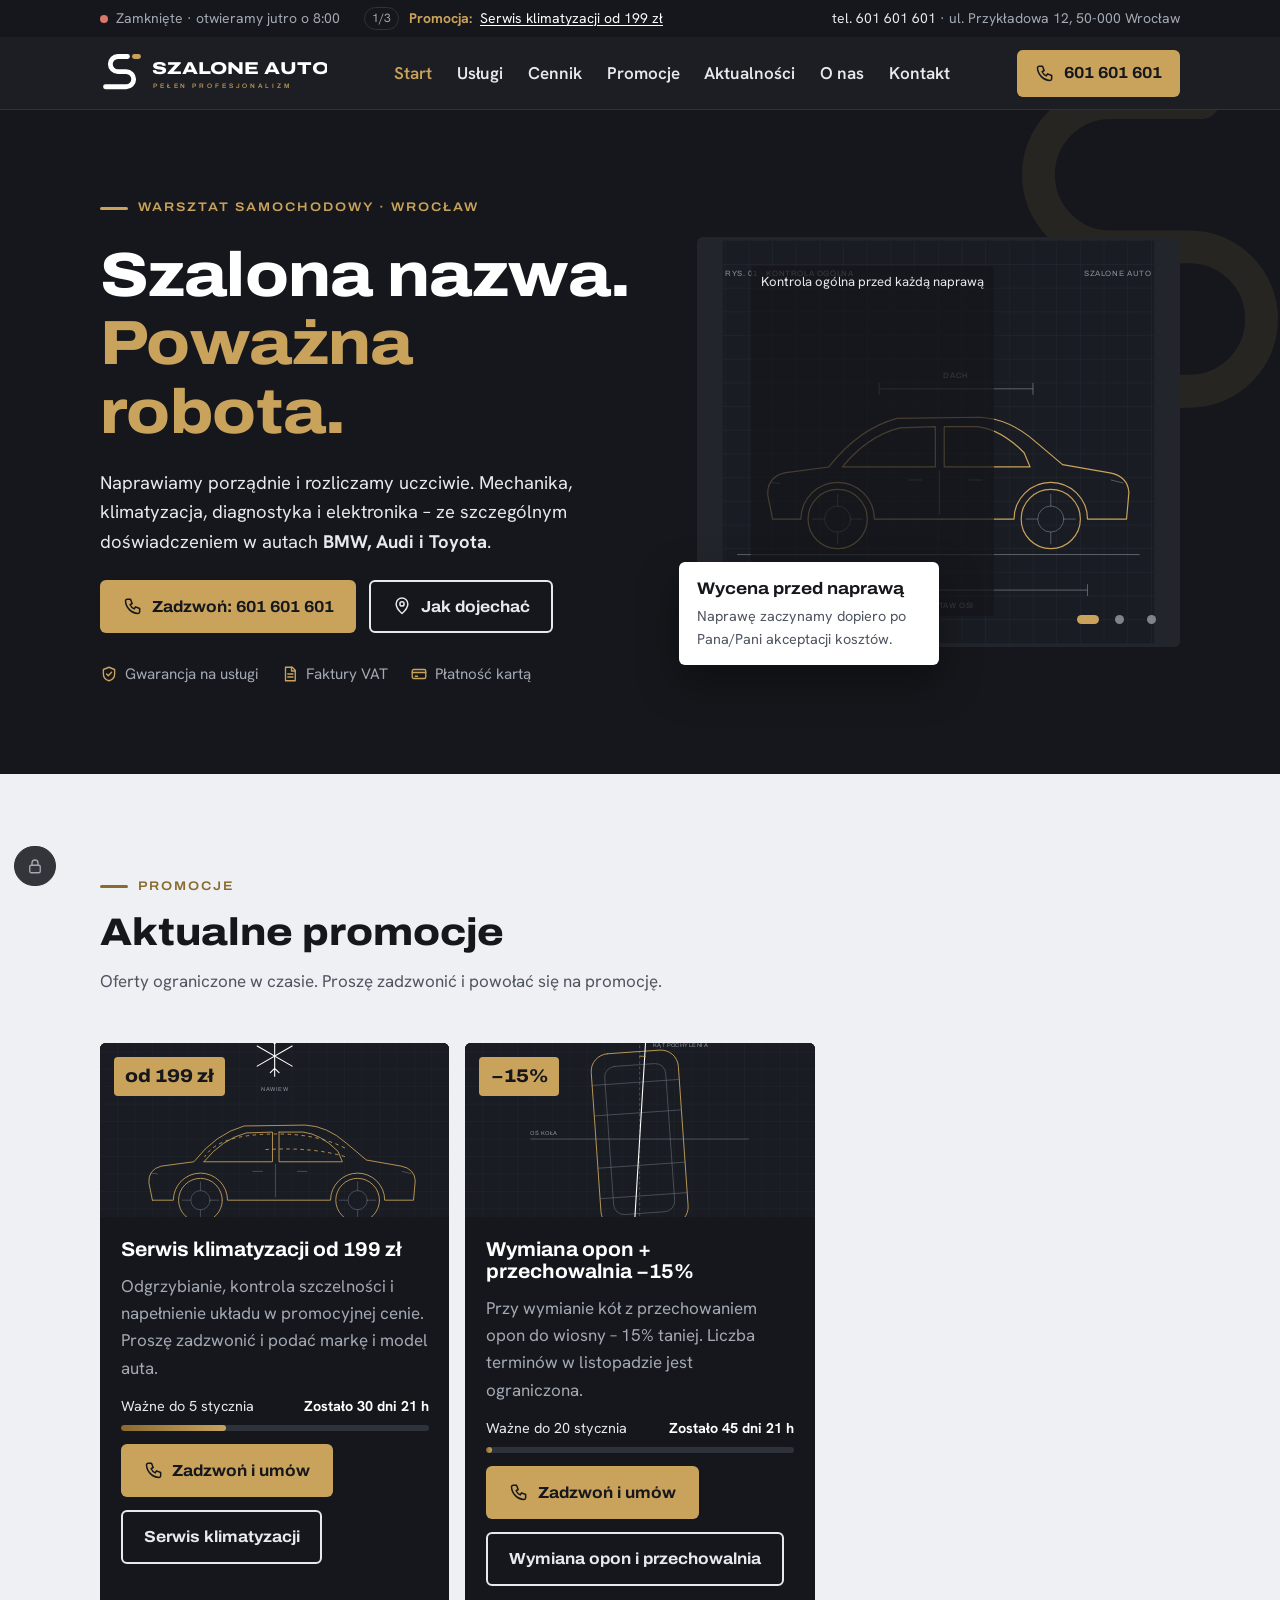
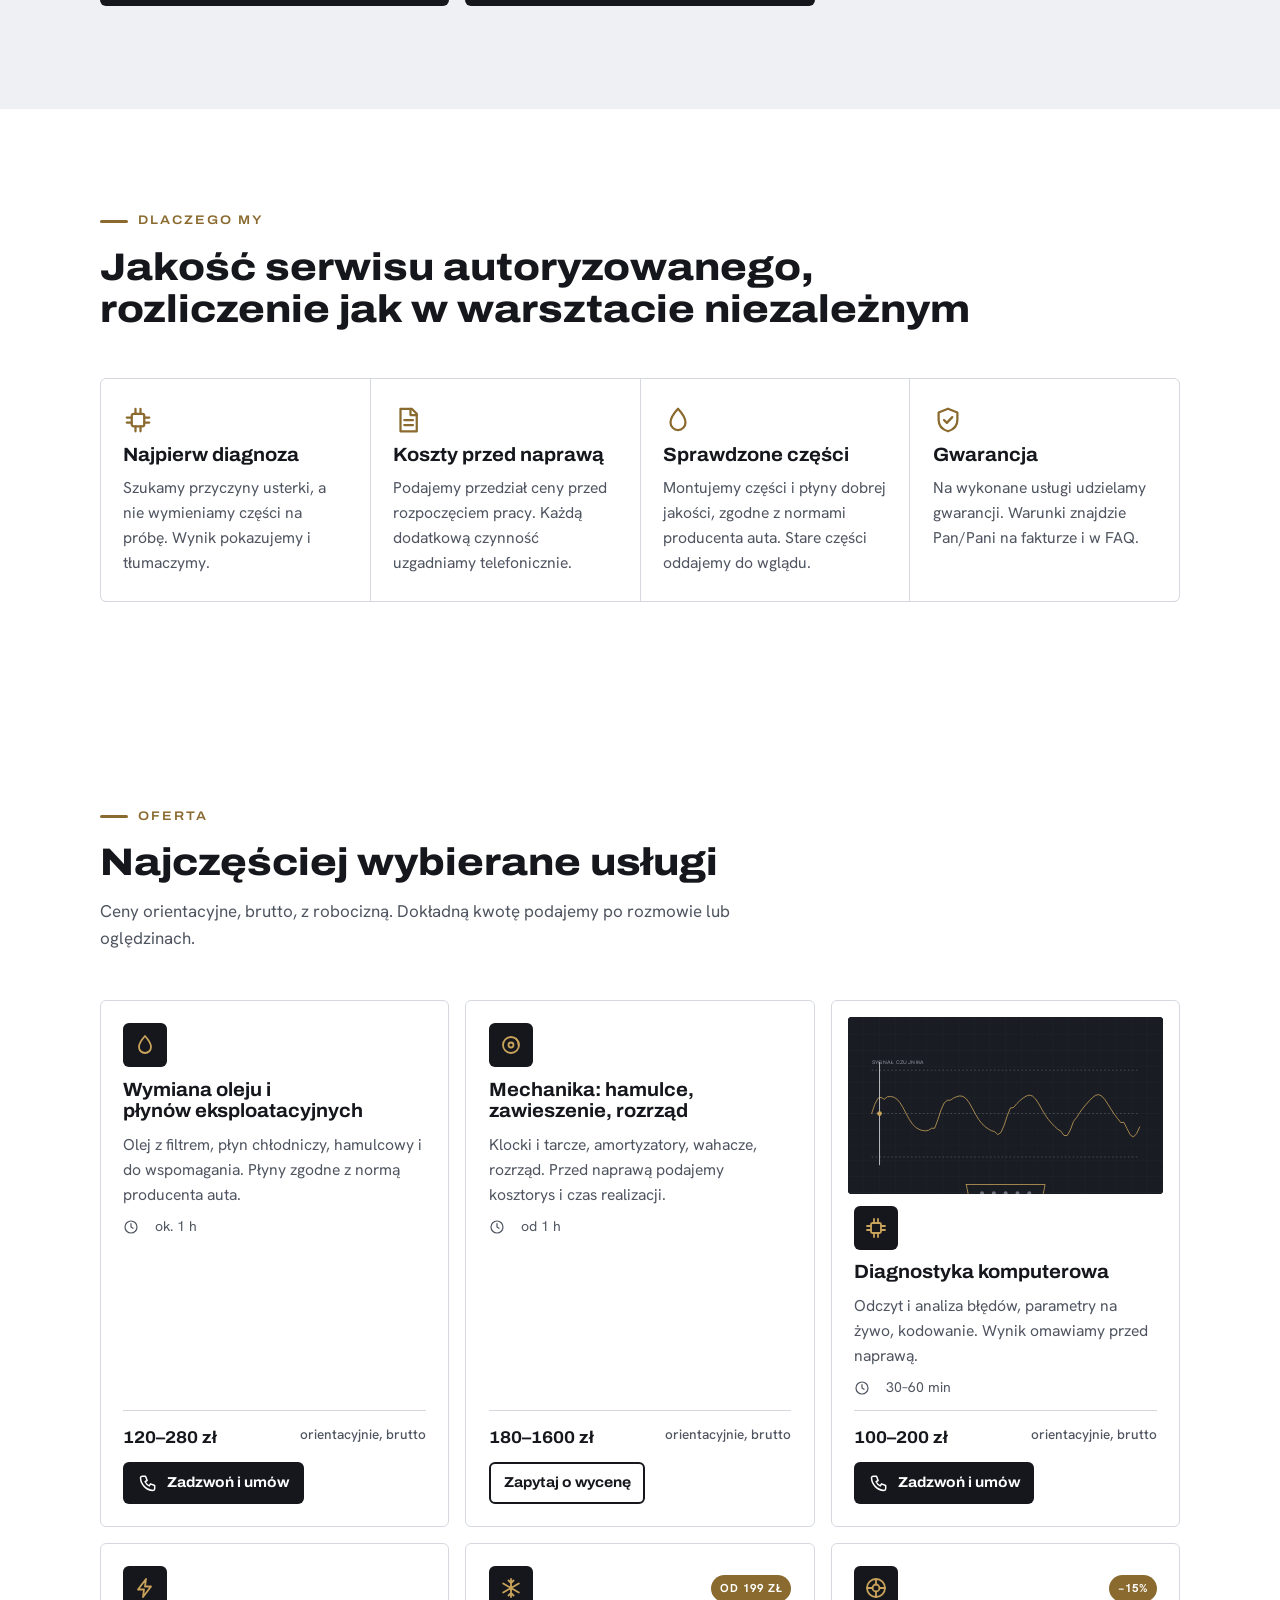
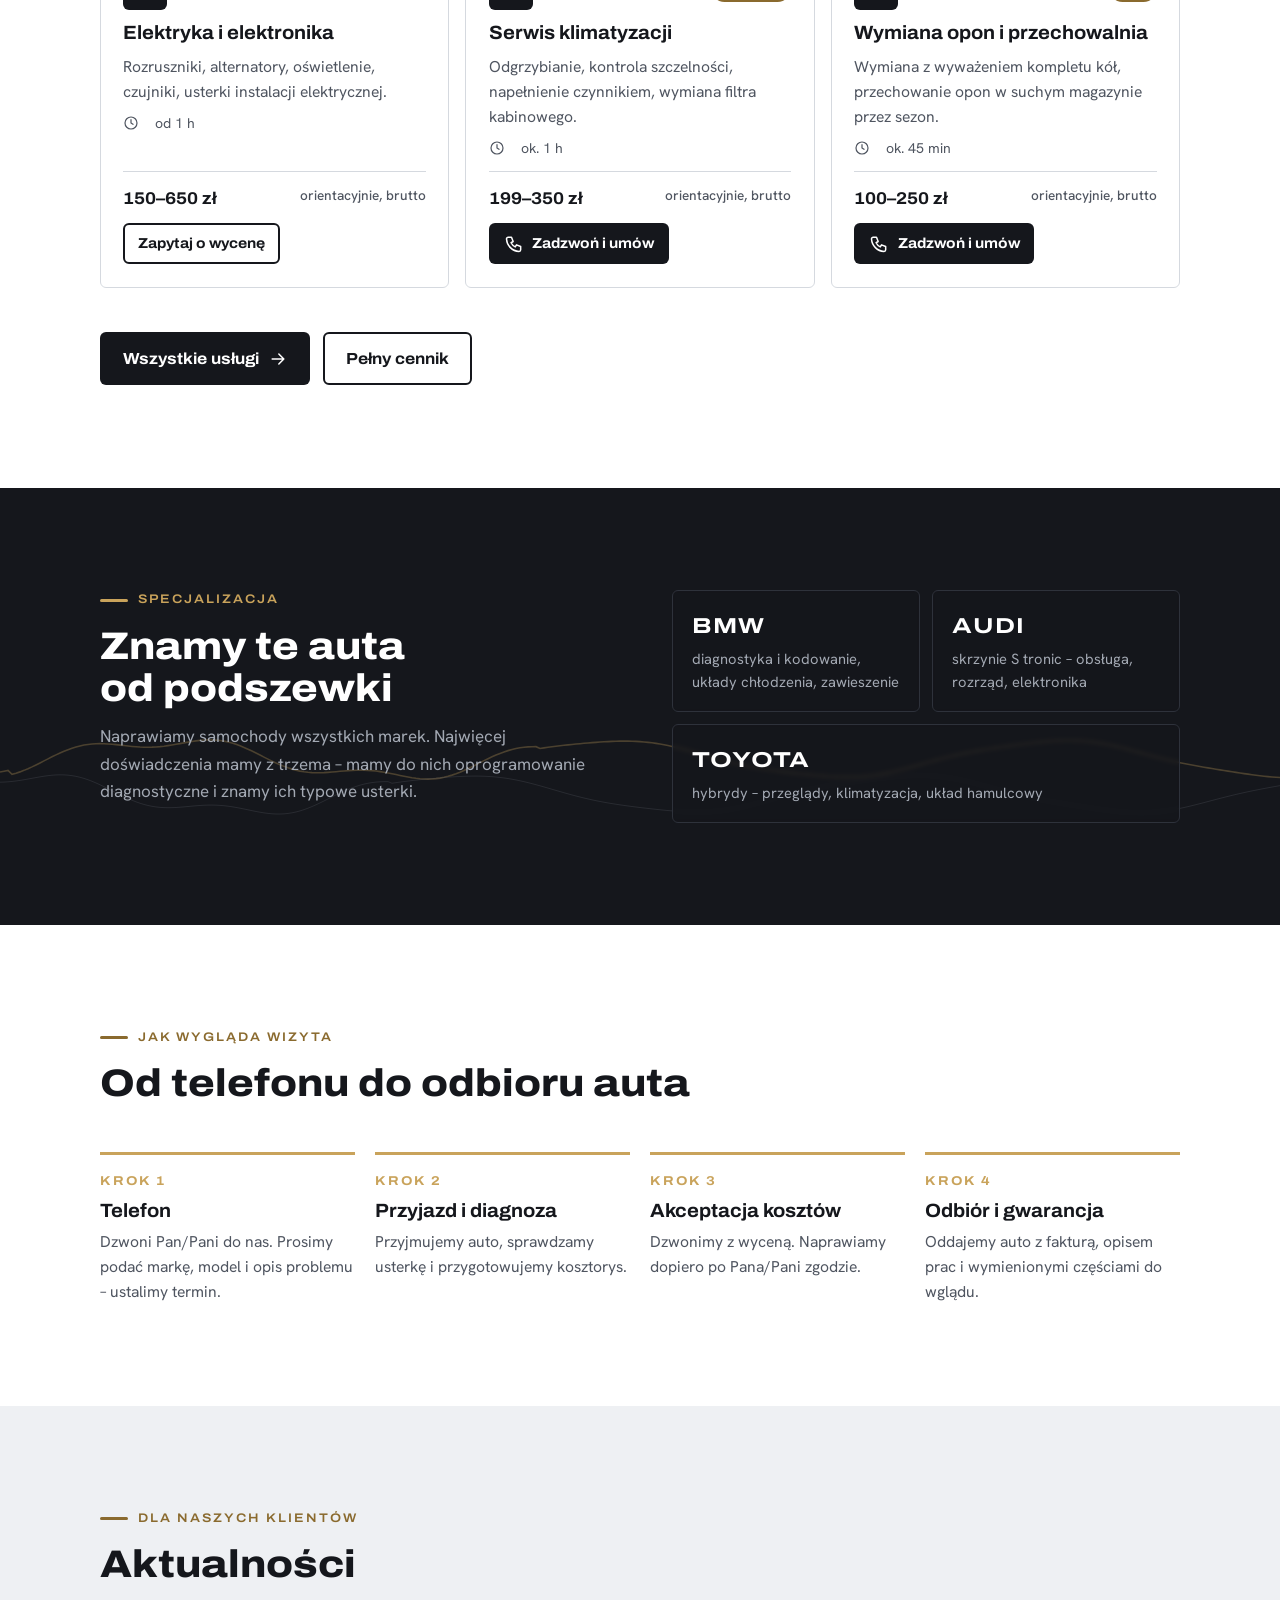
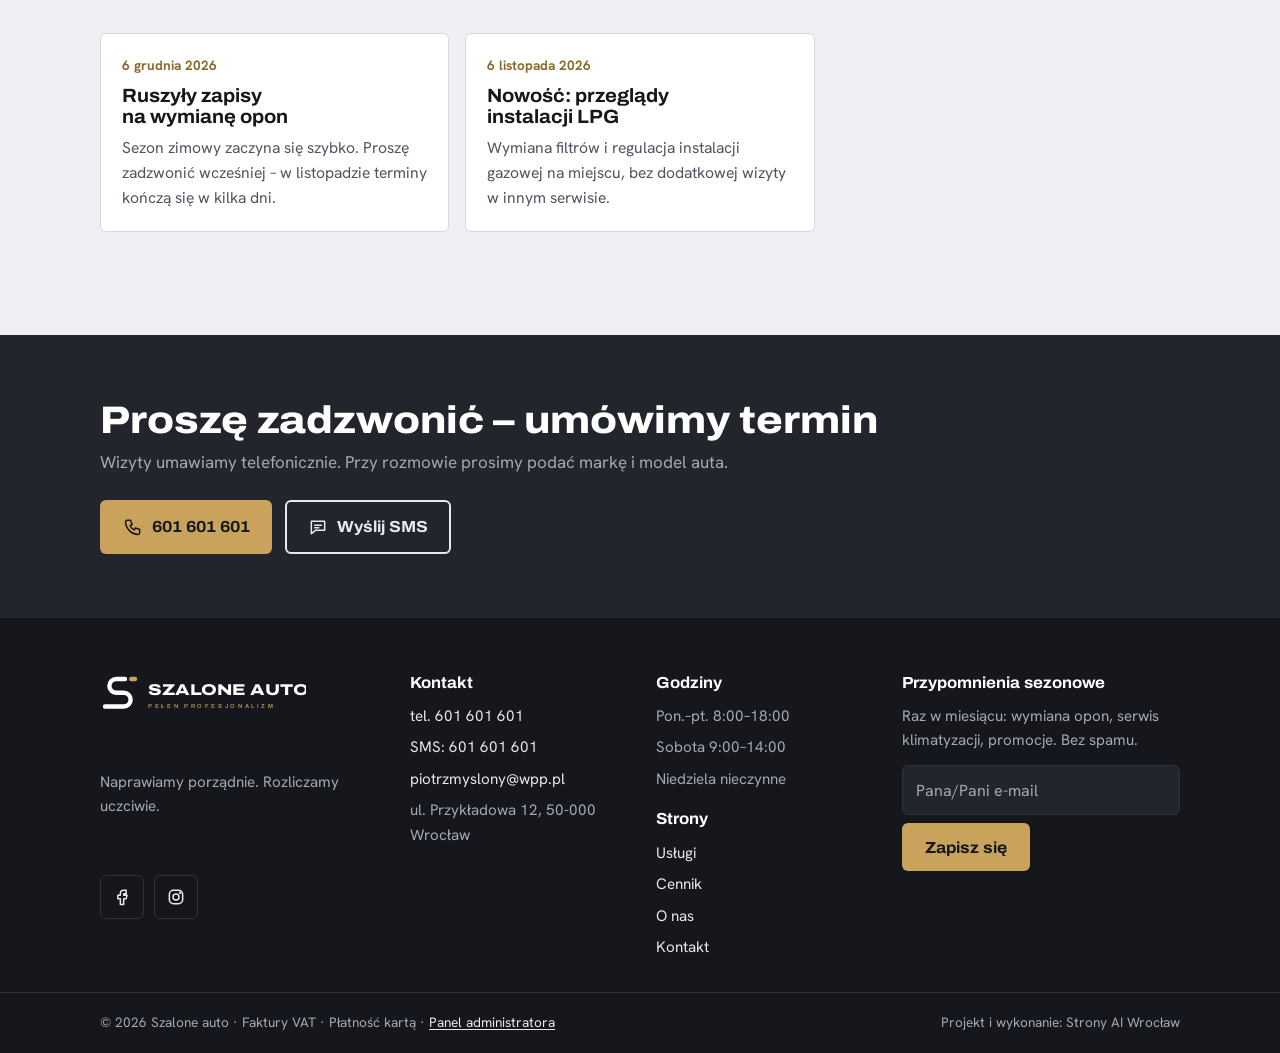
==== public/index.html @ bad13dfa "Add files via upload" ====
<!doctype html>
<html lang="pl">
<head>
<meta charset="utf-8">
<meta name="viewport" content="width=device-width, initial-scale=1, viewport-fit=cover">
<title>Szalone auto – warsztat samochodowy Wrocław</title>
<meta name="description" content="Niezależny warsztat samochodowy we Wrocławiu: mechanika, klimatyzacja, diagnostyka komputerowa, opony, LPG. Specjalizacja BMW, Audi, Toyota.">
<meta name="theme-color" content="#15171C">
<link rel="icon" href="data:image/svg+xml,%3Csvg xmlns='http://www.w3.org/2000/svg' viewBox='0 0 64 64'%3E%3Crect width='64' height='64' rx='12' fill='%2315171C'/%3E%3Cg transform='translate(8 8) scale(.75)' fill='none' stroke-linecap='round' stroke-linejoin='round' stroke-width='9'%3E%3Cpath d='M8 52H38A11 11 0 0 0 38 30H26A11 11 0 0 1 26 8H40' stroke='%23fff'/%3E%3Cpath d='M50 8H56' stroke='%23C9A35B'/%3E%3C/g%3E%3C/svg%3E">
<link rel="preconnect" href="https://fonts.googleapis.com">
<link rel="preconnect" href="https://fonts.gstatic.com" crossorigin>
<link rel="stylesheet" href="https://fonts.googleapis.com/css2?family=Archivo:wdth,wght@100,500;100,600;100,700;108,700;112,600;112,700;112,800;125,800&family=Hanken+Grotesk:wght@400;500;600;700&display=swap">
<style>
/* Szalone auto — styl strony
   Układ: grafitowe pasy (hero, CTA, stopka) przeplatane jasnymi, stalowymi sekcjami treści;
   mosiężna linia z logo prowadzi wzrok od nagłówka do przycisku „Zadzwoń”. */
:root {
  --grafit: #15171C;
  --grafit-2: #22252C;
  --grafit-3: #2E323B;
  --mosiadz: #C9A35B;        /* akcent na ciemnym tle (kontrast 7.6:1) */
  --mosiadz-ciemny: #8A6A2E; /* akcent/tekst na jasnym tle (5.0:1) */
  --stal: #EEF0F3;
  --bialy: #FFFFFF;
  --tekst: #15171C;
  --tekst-2: #4F5560;
  --linia: #D5D9DF;
  --na-ciemnym: #E7E9EC;
  --na-ciemnym-2: #A3A9B3;
  --promo: #8A6A2E;
  --nowosc: #1F5F4A;

  --f-display: "Archivo", "Arial Black", "Helvetica Neue", Arial, sans-serif;
  --f-body: "Hanken Grotesk", "Segoe UI", Roboto, Arial, sans-serif;

  --r: 6px;
  --max: 1160px;
  --gutter: clamp(16px, 4vw, 40px);
  color-scheme: light;
}

*, *::before, *::after { box-sizing: border-box; }
html { scroll-behavior: smooth; -webkit-text-size-adjust: 100%; }
@media (prefers-reduced-motion: reduce) { html { scroll-behavior: auto; } *, *::before, *::after { transition: none !important; animation: none !important; } }
body {
  margin: 0;
  font-family: var(--f-body);
  font-size: 1.0625rem;
  line-height: 1.6;
  color: var(--tekst);
  background: var(--bialy);
}
img { max-width: 100%; display: block; }
a { color: inherit; }
:focus-visible { outline: 3px solid var(--mosiadz); outline-offset: 3px; border-radius: 2px; }

h1, h2, h3 { font-family: var(--f-display); font-stretch: 112%; line-height: 1.1; text-wrap: balance; margin: 0; }
h1 { font-size: clamp(2.1rem, 5.4vw, 3.9rem); font-weight: 800; letter-spacing: -0.01em; }
h2 { font-size: clamp(1.6rem, 3.4vw, 2.4rem); font-weight: 800; }
h3 { font-size: 1.2rem; font-weight: 700; font-stretch: 105%; }
p { margin: 0; max-width: 65ch; }

.skip { position: absolute; left: -9999px; top: 0; background: var(--mosiadz); color: var(--grafit); padding: .6rem 1rem; z-index: 100; font-weight: 700; }
.skip:focus { left: 1rem; top: 1rem; }

.wrap { max-width: var(--max); margin-inline: auto; padding-inline: var(--gutter); }
.sekcja { padding-block: clamp(56px, 8vw, 104px); }
.sekcja--stal { background: var(--stal); }
.sekcja--ciemna { background: var(--grafit); color: var(--na-ciemnym); }
.sekcja--ciemna h2, .sekcja--ciemna h3 { color: var(--bialy); }

.etykieta {
  display: inline-flex; align-items: center; gap: .6rem;
  font-family: var(--f-display); font-stretch: 112%; font-weight: 600;
  font-size: .78rem; letter-spacing: .16em; text-transform: uppercase;
  color: var(--mosiadz-ciemny);
}
.etykieta::before { content: ""; width: 28px; height: 3px; border-radius: 3px; background: currentColor; }
.sekcja--ciemna .etykieta, .hero .etykieta, .podhero .etykieta { color: var(--mosiadz); }

.naglowek-sekcji { display: grid; gap: .9rem; margin-bottom: clamp(28px, 4vw, 48px); }
.naglowek-sekcji p { color: var(--tekst-2); }
.sekcja--ciemna .naglowek-sekcji p { color: var(--na-ciemnym-2); }

/* Przyciski */
.btn {
  display: inline-flex; align-items: center; justify-content: center; gap: .55rem;
  min-height: 48px; padding: .75rem 1.3rem; border-radius: var(--r);
  font-family: var(--f-display); font-stretch: 108%; font-weight: 700; font-size: 1rem;
  text-decoration: none; border: 2px solid transparent; cursor: pointer;
  transition: background-color .15s, color .15s, border-color .15s, transform .15s;
}
.btn svg { width: 20px; height: 20px; flex: none; }
.btn--glowny { background: var(--mosiadz); color: var(--grafit); }
.btn--glowny:hover { background: #D8B672; }
.btn--obrys { border-color: currentColor; color: inherit; background: transparent; }
.btn--obrys:hover { background: rgba(201,163,91,.12); }
.btn--ciemny { background: var(--grafit); color: var(--bialy); }
.btn--ciemny:hover { background: var(--grafit-3); }
.btn:active { transform: translateY(1px); }

/* Nagłówek */
.topbar { background: var(--grafit); color: var(--na-ciemnym-2); font-size: .875rem; }
.topbar .wrap { display: flex; flex-wrap: wrap; justify-content: space-between; gap: .4rem 1.5rem; padding-block: .45rem; }
.topbar a { color: var(--na-ciemnym); text-decoration: none; }
.topbar a:hover { color: var(--mosiadz); }
.status { display: inline-flex; align-items: center; gap: .5rem; }
.status i { width: 8px; height: 8px; border-radius: 50%; background: var(--na-ciemnym-2); }
.status[data-otwarte="tak"] i { background: #5FBF8F; box-shadow: 0 0 0 3px rgba(95,191,143,.2); }

.header { position: sticky; top: env(safe-area-inset-top, 0px); z-index: 50; background: rgba(21,23,28,.97); color: var(--bialy); border-bottom: 1px solid var(--grafit-3); }
.header .wrap { display: flex; align-items: center; justify-content: space-between; gap: 1rem; min-height: 72px; }
.logo { display: inline-flex; text-decoration: none; }
.logo svg { height: 44px; width: auto; }
.nav ul { list-style: none; margin: 0; padding: 0; display: flex; gap: .25rem; }
.nav a { display: block; padding: .6rem .8rem; text-decoration: none; font-weight: 600; color: var(--na-ciemnym); border-radius: var(--r); }
.nav a:hover { color: var(--bialy); background: var(--grafit-2); }
.nav a[aria-current="page"] { color: var(--mosiadz); }
.header .btn { min-height: 44px; padding: .55rem 1rem; }
.menu-btn { display: none; background: none; border: 1px solid var(--grafit-3); color: var(--bialy); border-radius: var(--r); width: 48px; height: 48px; cursor: pointer; }
.menu-btn svg { width: 24px; height: 24px; margin: auto; }

@media (max-width: 1100px) {
  .menu-btn { display: grid; }
  .header .btn--glowny { display: none; }
  .nav { position: absolute; left: 0; right: 0; top: 100%; background: var(--grafit); border-bottom: 1px solid var(--grafit-3); display: none; }
  .nav.otwarte { display: block; }
  .nav ul { flex-direction: column; padding: .5rem var(--gutter) 1rem; }
  .nav a { padding: .9rem .5rem; border-bottom: 1px solid var(--grafit-2); border-radius: 0; }
}

/* Hero */
.hero { background: var(--grafit); color: var(--na-ciemnym); position: relative; overflow: hidden; }
.hero .wrap { display: grid; grid-template-columns: 1.05fr .95fr; gap: clamp(28px, 5vw, 64px); align-items: center; padding-block: clamp(44px, 7vw, 88px); }
.hero h1 { color: var(--bialy); }
.hero h1 em { font-style: normal; color: var(--mosiadz); display: block; }
.hero__tekst { display: grid; gap: 1.4rem; min-width: 0; }
.hero__lead { font-size: 1.15rem; color: var(--na-ciemnym); }
.hero__cta { display: flex; flex-wrap: wrap; gap: .8rem; }
.hero__fakty { display: flex; flex-wrap: wrap; gap: .5rem 1.4rem; padding: 0; margin: .4rem 0 0; list-style: none; font-size: .95rem; color: var(--na-ciemnym-2); }
.hero__fakty li { display: inline-flex; align-items: center; gap: .45rem; }
.hero__fakty svg { width: 18px; height: 18px; color: var(--mosiadz); flex: none; }
.hero__foto { position: relative; min-width: 0; }
.hero__foto .foto { aspect-ratio: 4 / 3.4; border-radius: var(--r); }
.hero__karta {
  position: absolute; left: -18px; bottom: -18px; background: var(--bialy); color: var(--tekst);
  border-radius: var(--r); padding: .9rem 1.1rem; display: grid; gap: .1rem; box-shadow: 0 18px 40px rgba(0,0,0,.35);
  max-width: 260px;
}
.hero__karta strong { font-family: var(--f-display); font-stretch: 112%; font-size: 1.05rem; }
.hero__karta span { font-size: .9rem; color: var(--tekst-2); }
.hero__linia { position: absolute; right: -80px; top: -60px; width: 420px; opacity: .08; pointer-events: none; }
@media (max-width: 860px) {
  .hero .wrap { grid-template-columns: 1fr; }
  .hero__karta { left: 12px; bottom: 12px; }
}

.podhero { background: var(--grafit); color: var(--na-ciemnym); }
.podhero .wrap { padding-block: clamp(40px, 6vw, 72px); display: grid; gap: 1rem; }
.podhero h1 { color: var(--bialy); font-size: clamp(2rem, 4.6vw, 3.2rem); }
.podhero p { color: var(--na-ciemnym); font-size: 1.1rem; }
.okruszki { font-size: .875rem; color: var(--na-ciemnym-2); }
.okruszki a { color: var(--na-ciemnym-2); }

/* Placeholdery zdjęć: <img> zakrywa tło, gdy plik istnieje */
.foto {
  position: relative; overflow: hidden; margin: 0; background-color: var(--grafit-2);
  background-image:
    radial-gradient(120% 80% at 80% 10%, rgba(201,163,91,.18), transparent 60%),
    repeating-linear-gradient(135deg, rgba(255,255,255,.035) 0 2px, transparent 2px 14px);
  max-width: 100%;
}
.foto img { position: absolute; inset: 0; width: 100%; height: 100%; object-fit: cover; z-index: 1; }
.foto figcaption {
  position: absolute; left: 12px; right: 12px; bottom: 12px; z-index: 0;
  font-size: .78rem; line-height: 1.35; color: var(--na-ciemnym-2);
  display: flex; gap: .5rem; align-items: flex-start;
}
.foto figcaption::before { content: ""; flex: none; width: 16px; height: 12px; margin-top: 2px; border: 1.5px solid var(--mosiadz); border-radius: 2px; }

/* Wyróżniki */
.wyrozniki { display: grid; grid-template-columns: repeat(4, 1fr); gap: 1px; background: var(--linia); border: 1px solid var(--linia); border-radius: var(--r); overflow: hidden; }
.wyroznik { background: var(--bialy); padding: 1.6rem 1.4rem; display: grid; gap: .6rem; align-content: start; }
.wyroznik svg { width: 30px; height: 30px; color: var(--mosiadz-ciemny); }
.wyroznik p { color: var(--tekst-2); font-size: .98rem; }
@media (max-width: 900px) { .wyrozniki { grid-template-columns: repeat(2, 1fr); } }
@media (max-width: 520px) { .wyrozniki { grid-template-columns: 1fr; } }

/* Usługi */
.uslugi-siatka { display: grid; grid-template-columns: repeat(auto-fill, minmax(min(100%, 320px), 1fr)); gap: 16px; }
.usluga {
  background: var(--bialy); border: 1px solid var(--linia); border-radius: var(--r);
  padding: 1.4rem; display: grid; grid-template-rows: auto auto 1fr auto; gap: .7rem; min-width: 0;
  text-decoration: none; transition: border-color .15s, transform .15s;
}
a.usluga:hover { border-color: var(--mosiadz-ciemny); transform: translateY(-2px); }
.usluga__gora { display: flex; justify-content: space-between; align-items: center; gap: .6rem; }
.usluga__ikona { width: 44px; height: 44px; border-radius: var(--r); display: grid; place-items: center; background: var(--grafit); color: var(--mosiadz); }
.usluga__ikona svg { width: 24px; height: 24px; }
.usluga p { color: var(--tekst-2); font-size: .98rem; }
.usluga__cena { font-family: var(--f-display); font-stretch: 108%; font-weight: 700; font-variant-numeric: tabular-nums; border-top: 1px solid var(--linia); padding-top: .8rem; display: flex; justify-content: space-between; gap: .5rem; flex-wrap: wrap; }
.usluga__cena small { font-family: var(--f-body); font-weight: 500; color: var(--tekst-2); font-size: .85rem; }
.znaczek { font-size: .72rem; font-weight: 700; letter-spacing: .08em; text-transform: uppercase; padding: .25rem .55rem; border-radius: 99px; white-space: nowrap; }
.znaczek--promo { background: var(--promo); color: var(--bialy); }
.znaczek--nowosc { background: var(--nowosc); color: var(--bialy); }

.kategoria { display: grid; gap: 1.2rem; padding-block: 2rem; border-top: 1px solid var(--linia); }
.kategoria:first-of-type { border-top: 0; padding-top: 0; }
.kategoria__opis { display: flex; flex-wrap: wrap; justify-content: space-between; align-items: end; gap: .5rem 2rem; }
.kategoria__opis p { color: var(--tekst-2); }

/* Marki */
.marki { display: flex; flex-wrap: wrap; gap: 12px; padding: 0; margin: 0; list-style: none; }
.marki li { flex: 1 1 180px; border: 1px solid var(--grafit-3); border-radius: var(--r); padding: 1.1rem 1.2rem; display: grid; gap: .2rem; }
.marki strong { font-family: var(--f-display); font-stretch: 125%; font-size: 1.35rem; color: var(--bialy); letter-spacing: .04em; }
.marki span { color: var(--na-ciemnym-2); font-size: .92rem; }

/* Kroki wizyty (prawdziwa kolejność) */
.kroki { display: grid; grid-template-columns: repeat(4, 1fr); gap: 20px; counter-reset: k; padding: 0; margin: 0; list-style: none; }
.kroki li { counter-increment: k; display: grid; gap: .5rem; align-content: start; padding-top: 1rem; border-top: 3px solid var(--mosiadz); }
.kroki li::before { content: "Krok " counter(k); font-family: var(--f-display); font-stretch: 112%; font-weight: 700; font-size: .8rem; letter-spacing: .14em; text-transform: uppercase; color: var(--mosiadz); }
.kroki p { color: var(--na-ciemnym-2); font-size: .98rem; }
@media (max-width: 860px) { .kroki { grid-template-columns: 1fr 1fr; } }
@media (max-width: 520px) { .kroki { grid-template-columns: 1fr; } }

/* Dwie kolumny */
.dwie { display: grid; grid-template-columns: 1fr 1fr; gap: clamp(28px, 5vw, 64px); align-items: start; }
.dwie > * { min-width: 0; }
@media (max-width: 860px) { .dwie { grid-template-columns: 1fr; } }
.lista-check { list-style: none; padding: 0; margin: 0; display: grid; gap: .6rem; }
.lista-check li { display: grid; grid-template-columns: 22px 1fr; gap: .6rem; }
.lista-check svg { width: 20px; height: 20px; margin-top: 3px; color: var(--mosiadz-ciemny); }
.sekcja--ciemna .lista-check svg { color: var(--mosiadz); }

/* Aktualności */
.aktualnosci { display: grid; grid-template-columns: repeat(3, 1fr); gap: 16px; }
.wpis { display: grid; gap: .5rem; padding: 1.3rem; background: var(--bialy); border-radius: var(--r); border: 1px solid var(--linia); align-content: start; }
.wpis time { font-size: .85rem; color: var(--mosiadz-ciemny); font-weight: 700; font-variant-numeric: tabular-nums; }
.wpis p { color: var(--tekst-2); font-size: .98rem; }
@media (max-width: 860px) { .aktualnosci { grid-template-columns: 1fr; } }

/* Opinie */
.opinie { display: grid; grid-template-columns: repeat(3, 1fr); gap: 16px; }
.opinia { border: 1px dashed var(--linia); border-radius: var(--r); padding: 1.3rem; display: grid; gap: .7rem; background: var(--bialy); align-content: start; }
.opinia p { color: var(--tekst-2); }
.opinia footer { font-size: .88rem; font-weight: 700; }
.uzupelnij { background: #FFF4D6; color: #5A4310; font-size: .8rem; font-weight: 700; padding: .15rem .45rem; border-radius: 4px; display: inline-block; }
@media (max-width: 860px) { .opinie { grid-template-columns: 1fr; } }

/* Zespół i galeria */
.zespol { display: grid; grid-template-columns: repeat(4, 1fr); gap: 16px; }
.osoba { display: grid; gap: .6rem; align-content: start; }
.osoba .foto { aspect-ratio: 4 / 5; border-radius: var(--r); }
.osoba span { color: var(--tekst-2); font-size: .95rem; }
@media (max-width: 900px) { .zespol { grid-template-columns: repeat(2, 1fr); } }
.galeria { display: grid; grid-template-columns: repeat(3, 1fr); gap: 12px; }
.galeria .foto { aspect-ratio: 4 / 3; border-radius: var(--r); }
.galeria .foto--duze { grid-column: span 2; grid-row: span 2; aspect-ratio: auto; min-height: 260px; }
@media (max-width: 640px) { .galeria { grid-template-columns: 1fr 1fr; } .galeria .foto--duze { grid-column: span 2; grid-row: auto; aspect-ratio: 4 / 3; } }

/* Cennik */
.tabela-wrap { overflow-x: auto; border: 1px solid var(--linia); border-radius: var(--r); background: var(--bialy); }
table { width: 100%; border-collapse: collapse; font-size: 1rem; }
caption { text-align: left; padding: 1rem 1.2rem; font-family: var(--f-display); font-stretch: 112%; font-weight: 700; font-size: 1.1rem; background: var(--grafit); color: var(--bialy); }
th, td { text-align: left; padding: .85rem 1.2rem; border-top: 1px solid var(--linia); vertical-align: top; }
thead th { font-size: .78rem; letter-spacing: .1em; text-transform: uppercase; color: var(--tekst-2); border-top: 0; background: var(--stal); }
td.kwota, th.kwota { text-align: right; white-space: nowrap; font-variant-numeric: tabular-nums; font-weight: 700; }
td small { display: block; color: var(--tekst-2); font-size: .88rem; }
.cennik-tabele { display: grid; gap: 20px; }
.przypis { font-size: .92rem; color: var(--tekst-2); }

/* Pakiety */
.pakiety { display: grid; grid-template-columns: repeat(3, 1fr); gap: 16px; align-items: stretch; }
.pakiet { border: 1px solid var(--linia); border-radius: var(--r); padding: 1.5rem; display: grid; grid-template-rows: auto auto auto 1fr auto; gap: .9rem; background: var(--bialy); }
.pakiet--wyrozniony { background: var(--grafit); color: var(--na-ciemnym); border-color: var(--grafit); }
.pakiet--wyrozniony h3 { color: var(--bialy); }
.pakiet--wyrozniony .lista-check svg { color: var(--mosiadz); }
.pakiet__cena { font-family: var(--f-display); font-stretch: 112%; font-size: 1.9rem; font-weight: 800; font-variant-numeric: tabular-nums; }
.pakiet__cena small { font-family: var(--f-body); font-size: .9rem; font-weight: 500; color: var(--tekst-2); }
.pakiet--wyrozniony .pakiet__cena small { color: var(--na-ciemnym-2); }
.pakiet > p { font-size: .98rem; color: var(--tekst-2); }
.pakiet--wyrozniony > p { color: var(--na-ciemnym-2); }
@media (max-width: 900px) { .pakiety { grid-template-columns: 1fr; } }

/* FAQ */
.faq { display: grid; gap: 10px; max-width: 860px; }
.faq details { border: 1px solid var(--linia); border-radius: var(--r); background: var(--bialy); }
.faq summary { cursor: pointer; padding: 1.1rem 1.2rem; font-weight: 700; list-style: none; display: flex; justify-content: space-between; gap: 1rem; }
.faq summary::-webkit-details-marker { display: none; }
.faq summary::after { content: "+"; font-family: var(--f-display); font-size: 1.4rem; line-height: 1; color: var(--mosiadz-ciemny); }
.faq details[open] summary::after { content: "–"; }
.faq details p { padding: 0 1.2rem 1.2rem; color: var(--tekst-2); }

/* Kontakt */
.kontakt-siatka { display: grid; grid-template-columns: 1fr 1fr; gap: 16px; }
.kafel { border: 1px solid var(--linia); border-radius: var(--r); padding: 1.4rem; display: grid; gap: .7rem; align-content: start; background: var(--bialy); min-width: 0; }
.kafel--ciemny { background: var(--grafit); color: var(--na-ciemnym); border-color: var(--grafit); }
.kafel--ciemny h3 { color: var(--bialy); }
.duzy-numer { font-family: var(--f-display); font-stretch: 112%; font-size: clamp(1.6rem, 4vw, 2.1rem); font-weight: 800; color: var(--bialy); text-decoration: none; font-variant-numeric: tabular-nums; }
.akcje { display: flex; flex-wrap: wrap; gap: .6rem; }
.godziny { width: 100%; border-collapse: collapse; font-variant-numeric: tabular-nums; }
.godziny td, .godziny th { border-top: 1px solid var(--linia); padding: .55rem 0; font-size: 1rem; }
.godziny th { font-weight: 500; }
.godziny td { text-align: right; font-weight: 700; }
.godziny tr.dzis th, .godziny tr.dzis td { color: var(--mosiadz-ciemny); }
.godziny tr:first-child th, .godziny tr:first-child td { border-top: 0; }
@media (max-width: 760px) { .kontakt-siatka { grid-template-columns: 1fr; } }

.mapa { position: relative; border-radius: var(--r); overflow: hidden; background: var(--grafit-2); min-height: 340px; display: grid; place-items: center; color: var(--na-ciemnym); }
.mapa svg.trasa { position: absolute; inset: 0; width: 100%; height: 100%; }
.mapa__info { position: relative; z-index: 1; display: grid; gap: .8rem; justify-items: center; text-align: center; padding: 1.5rem; }
.mapa__info strong { font-family: var(--f-display); font-stretch: 112%; font-size: 1.2rem; color: var(--bialy); }
.mapa iframe { position: absolute; inset: 0; width: 100%; height: 100%; border: 0; z-index: 2; }

/* Formularze */
.formularz { display: grid; gap: 1rem; }
.pola { display: grid; grid-template-columns: 1fr 1fr; gap: 1rem; }
@media (max-width: 560px) { .pola { grid-template-columns: 1fr; } }
.pole { display: grid; gap: .35rem; min-width: 0; }
.pole label { font-weight: 700; font-size: .95rem; }
.pole .pomoc { font-size: .85rem; color: var(--tekst-2); }
input, select, textarea {
  font: inherit; font-size: 1rem; color: var(--tekst); background: var(--bialy);
  border: 1.5px solid #B9BFC8; border-radius: var(--r); padding: .7rem .8rem; min-height: 48px; width: 100%;
}
textarea { min-height: 120px; resize: vertical; }
input:focus, select:focus, textarea:focus { outline: 3px solid rgba(201,163,91,.55); border-color: var(--mosiadz-ciemny); }
.zgoda { display: grid; grid-template-columns: 22px 1fr; gap: .6rem; font-size: .9rem; color: var(--tekst-2); }
.zgoda input { min-height: 0; width: 20px; height: 20px; margin-top: 2px; }
.komunikat { padding: .9rem 1rem; border-radius: var(--r); background: #E6F2EC; color: #1F5F4A; font-weight: 600; }

/* Pas CTA */
.pas-cta { background: var(--grafit-2); color: var(--na-ciemnym); }
.pas-cta .wrap { display: flex; flex-wrap: wrap; align-items: center; justify-content: space-between; gap: 1.5rem; padding-block: clamp(40px, 6vw, 64px); }
.pas-cta h2 { color: var(--bialy); }
.pas-cta p { color: var(--na-ciemnym-2); margin-top: .5rem; }

/* Stopka */
.stopka { background: var(--grafit); color: var(--na-ciemnym-2); font-size: .95rem; padding-bottom: 88px; }
.stopka .wrap { display: grid; grid-template-columns: 1.3fr 1fr 1fr 1.3fr; gap: 32px; padding-block: 56px 32px; }
.stopka h3 { color: var(--bialy); font-size: 1rem; margin-bottom: .8rem; }
.stopka ul { list-style: none; margin: 0; padding: 0; display: grid; gap: .45rem; }
.stopka a { color: var(--na-ciemnym); text-decoration: none; }
.stopka a:hover { color: var(--mosiadz); text-decoration: underline; }
.stopka .logo svg { height: 40px; }
.stopka__dol { border-top: 1px solid var(--grafit-3); }
.stopka__dol .wrap { display: flex; flex-wrap: wrap; justify-content: space-between; gap: .6rem; padding-block: 1.2rem; grid-template-columns: none; font-size: .85rem; }
.social { display: flex; gap: .6rem; }
.social a { width: 44px; height: 44px; display: grid; place-items: center; border: 1px solid var(--grafit-3); border-radius: var(--r); }
.social svg { width: 20px; height: 20px; }
.newsletter { display: flex; gap: .5rem; flex-wrap: wrap; }
.newsletter input { flex: 1 1 180px; background: var(--grafit-2); color: var(--bialy); border-color: var(--grafit-3); }
.newsletter input::placeholder { color: var(--na-ciemnym-2); }
.newsletter .komunikat { flex-basis: 100%; }
@media (max-width: 900px) { .stopka .wrap { grid-template-columns: 1fr 1fr; } }
@media (max-width: 560px) { .stopka .wrap { grid-template-columns: 1fr; } }
@media (min-width: 1101px) { .stopka { padding-bottom: 0; } }

/* Dolny pasek na telefonie */
.pasek-mobilny {
  position: fixed; left: 0; right: 0; bottom: 0; z-index: 60; display: grid; grid-template-columns: 1.4fr 1fr 1fr;
  background: var(--grafit); border-top: 1px solid var(--grafit-3);
  padding: 8px 8px calc(8px + env(safe-area-inset-bottom, 0px)); gap: 8px;
}
.pasek-mobilny a { min-height: 52px; display: flex; flex-direction: column; align-items: center; justify-content: center; gap: 2px; border-radius: var(--r); text-decoration: none; font-weight: 700; font-size: .82rem; color: var(--bialy); background: var(--grafit-2); }
.pasek-mobilny a:first-child { background: var(--mosiadz); color: var(--grafit); flex-direction: row; gap: .5rem; font-size: 1rem; }
.pasek-mobilny svg { width: 20px; height: 20px; }
@media (min-width: 1101px) { .pasek-mobilny { display: none; } }

.notka-demo { font-size: .85rem; color: var(--tekst-2); margin-top: 1rem; }
.mt { margin-top: clamp(28px, 4vw, 44px); }
.centr { display: flex; flex-wrap: wrap; gap: .8rem; }
.sr { position: absolute; width: 1px; height: 1px; overflow: hidden; clip: rect(0 0 0 0); white-space: nowrap; }

/* poprawki po przeglądzie */
blockquote.opinia { margin: 0; }
.hero__foto figcaption { top: 12px; bottom: auto; }
.mapa__info { background: rgba(21,23,28,.86); border-radius: var(--r); margin: 16px; }
@media (max-width: 600px) { .topbar__adres { display: none; } }

/* ===== Elementy dynamiczne ===== */
.acc { font-style: normal; color: var(--mosiadz-ciemny); }
.hero .acc, .podhero .acc, .sekcja--ciemna .acc { color: var(--mosiadz); }
.tekst-bogaty { display: grid; gap: .9rem; }

/* Pasek komunikatów */
.topbar .wrap { align-items: center; }
.ticker { display: flex; align-items: center; gap: .6rem; min-width: 0; flex: 1 1 320px; }
.ticker__licz { font-variant-numeric: tabular-nums; font-size: .75rem; color: var(--na-ciemnym-2); border: 1px solid var(--grafit-3); border-radius: 99px; padding: .05rem .45rem; flex: none; }
.ticker__okno { position: relative; overflow: hidden; height: 1.5em; flex: 1; min-width: 0; }
.ticker__el { position: absolute; inset: 0; display: flex; gap: .5rem; align-items: center; white-space: nowrap; overflow: hidden; text-overflow: ellipsis; transform: translateY(110%); opacity: 0; transition: transform .5s cubic-bezier(.2,.7,.2,1), opacity .5s; }
.ticker__el.on { transform: none; opacity: 1; }
.ticker__el.off { transform: translateY(-110%); opacity: 0; }
.ticker__el b { color: var(--mosiadz); font-weight: 700; }
.ticker__el a { color: var(--bialy); text-decoration: underline; text-underline-offset: 2px; overflow: hidden; text-overflow: ellipsis; }
.status { white-space: nowrap; }
.status i { width: 8px; height: 8px; border-radius: 50%; flex: none; background: #D9776B; }
.status[data-stan="otwarte"] i { background: #5FBF8F; animation: puls 2s infinite; }
.status[data-stan="wkrotce"] i { background: #E0B347; animation: puls 2s infinite; }
@keyframes puls { 0% { box-shadow: 0 0 0 0 rgba(95,191,143,.55); } 70% { box-shadow: 0 0 0 7px rgba(95,191,143,0); } 100% { box-shadow: 0 0 0 0 rgba(95,191,143,0); } }
.status-duzy { display: inline-flex; align-items: center; gap: .6rem; padding: .5rem .9rem; border-radius: 99px; font-weight: 700; font-size: .95rem; background: #FBE9E6; color: #8E2F22; }
.status-duzy i { width: 10px; height: 10px; border-radius: 50%; background: currentColor; }
.status-duzy[data-stan="otwarte"] { background: #E3F3EA; color: #1F6B45; }
.status-duzy[data-stan="otwarte"] i { animation: puls 2s infinite; }
.status-duzy[data-stan="wkrotce"] { background: #FCF1D6; color: #7A5A0E; }

/* Slider w nagłówku */
.slider { position: relative; aspect-ratio: 4 / 3.4; border-radius: var(--r); overflow: hidden; background: var(--grafit-2); max-width: 100%; }
.slajd { position: absolute; inset: 0; opacity: 0; transition: opacity 1.2s ease; }
.slajd.on { opacity: 1; z-index: 1; }
.slajd > img, .slajd > .bp { position: absolute; inset: 0; width: 100%; height: 100%; object-fit: cover; transform: scale(1.0); transition: transform 7s ease-out; }
.slajd.on > img, .slajd.on > .bp { transform: scale(1.07); }
.slajd figcaption { position: absolute; left: 14px; bottom: 14px; z-index: 2; font-size: .82rem; color: var(--na-ciemnym); background: rgba(21,23,28,.72); padding: .3rem .6rem; border-radius: 4px; max-width: calc(100% - 28px); }
.kropki { position: absolute; right: 14px; bottom: 14px; z-index: 3; display: flex; gap: 4px; }
.kropki button { width: 28px; height: 28px; border: 0; background: none; padding: 0; cursor: pointer; display: grid; place-items: center; }
.kropki button::after { content: ""; width: 9px; height: 9px; border-radius: 99px; background: rgba(255,255,255,.45); transition: width .3s, background .3s; }
.kropki button[aria-current="true"]::after { width: 22px; background: var(--mosiadz); }

/* Grafiki techniczne (rysunki SVG w stylu dokumentacji serwisowej) */
.bp { display: block; background: #191C22; }
.bp .l { fill: none; stroke: #C9A35B; stroke-width: 2; stroke-linecap: round; stroke-linejoin: round; }
.bp .l2 { fill: none; stroke: #6E7480; stroke-width: 1.2; stroke-linecap: round; }
.bp .siatka { stroke: #262A32; stroke-width: 1; }
.bp .wym { fill: none; stroke: #8C929C; stroke-width: 1; }
.bp text { font-family: var(--f-display); font-size: 13px; fill: #8C929C; letter-spacing: .08em; }
.bp .hl { fill: none; stroke: #FFFFFF; stroke-width: 2.5; stroke-linecap: round; stroke-linejoin: round; }
.bp .rys { stroke-dasharray: 1; stroke-dashoffset: 0; }
.slajd.on .bp .rys, .bp.anim .rys { animation: rysuj 2.6s cubic-bezier(.4,.1,.2,1) both; }
@keyframes rysuj { from { stroke-dashoffset: 1; } to { stroke-dashoffset: 0; } }
.bp .skan { animation: skan 3.2s ease-in-out infinite alternate; }
@keyframes skan { from { transform: translateX(0); } to { transform: translateX(var(--skan, 300px)); } }
.bp .obrot { transform-box: fill-box; transform-origin: center; animation: obrot 8s linear infinite; }
@keyframes obrot { to { transform: rotate(360deg); } }
.bp .przeplyw { stroke-dasharray: 6 10; animation: przeplyw 1.4s linear infinite; }
@keyframes przeplyw { to { stroke-dashoffset: -32; } }
.bp .migaj { animation: migaj 1.6s ease-in-out infinite; }
@keyframes migaj { 50% { opacity: .25; } }

/* Hero – animacja linii S */
.hero__linia path { stroke-dasharray: 140; animation: rysuj-s 2.4s .2s cubic-bezier(.5,0,.2,1) both; }
@keyframes rysuj-s { from { stroke-dashoffset: 140; } to { stroke-dashoffset: 0; } }
.hero__linia { opacity: .1; }
.hero__karta { animation: unies 5s ease-in-out infinite alternate; z-index: 4; }
@keyframes unies { from { transform: translateY(0); } to { transform: translateY(-6px); } }

/* Odsłanianie przy przewijaniu: tylko przesunięcie, treść zawsze widoczna */
.odslon { transition: transform .7s cubic-bezier(.2,.7,.2,1); }
.odslon.czeka { transform: translateY(18px); }

/* Karty – mikrointerakcje */
.usluga, .wpis, .pakiet, .promo { position: relative; }
.usluga::after, .wpis::after { content: ""; position: absolute; left: 1.4rem; right: 1.4rem; bottom: -1px; height: 2px; background: var(--mosiadz-ciemny); transform: scaleX(0); transform-origin: left; transition: transform .35s ease; }
.usluga:hover::after, .wpis:hover::after, .usluga:focus-within::after { transform: scaleX(1); }
.usluga:hover .usluga__ikona svg { animation: drgnij .5s ease; }
@keyframes drgnij { 30% { transform: rotate(-10deg); } 60% { transform: rotate(8deg); } }
.usluga__foto { aspect-ratio: 16 / 9; border-radius: 4px; overflow: hidden; margin: -.4rem -.4rem 0; background: var(--grafit-2); }
.usluga__foto img, .usluga__foto .bp { width: 100%; height: 100%; object-fit: cover; }
.usluga__akcje { display: flex; flex-wrap: wrap; gap: .5rem; }
.usluga__akcje .btn { min-height: 40px; padding: .45rem .8rem; font-size: .9rem; }
.usluga__meta { font-size: .88rem; color: var(--tekst-2); display: flex; gap: .3rem 1rem; flex-wrap: wrap; }
.znaczki { display: flex; gap: .35rem; flex-wrap: wrap; justify-content: flex-end; }
.znaczek--wlasny { background: var(--grafit); color: var(--mosiadz); }
.znaczek--promo { animation: blysk 3s ease-in-out infinite; }
@keyframes blysk { 50% { box-shadow: 0 0 0 4px rgba(138,106,46,.18); } }

/* Promocje */
.promocje { display: grid; grid-template-columns: repeat(auto-fill, minmax(min(100%, 340px), 1fr)); gap: 16px; }
.promo { background: var(--grafit); color: var(--na-ciemnym); border-radius: var(--r); overflow: hidden; display: grid; grid-template-rows: auto 1fr; }
.promo__foto { aspect-ratio: 16 / 8; position: relative; background: var(--grafit-2); }
.promo__foto img, .promo__foto .bp { width: 100%; height: 100%; object-fit: cover; }
.promo__plak { position: absolute; left: 14px; top: 14px; background: var(--mosiadz); color: var(--grafit); font-family: var(--f-display); font-stretch: 112%; font-weight: 800; font-size: 1.15rem; padding: .3rem .7rem; border-radius: 4px; }
.promo__tresc { padding: 1.3rem; display: grid; gap: .8rem; align-content: start; }
.promo__tresc h3 { color: var(--bialy); font-size: 1.25rem; }
.promo__tresc p { color: var(--na-ciemnym-2); }
.promo__termin { display: grid; gap: .45rem; font-size: .9rem; }
.promo__termin div { display: flex; justify-content: space-between; gap: .5rem; flex-wrap: wrap; }
.promo__termin strong { color: var(--bialy); font-variant-numeric: tabular-nums; }
.postep { height: 6px; background: var(--grafit-3); border-radius: 99px; overflow: hidden; }
.postep i { display: block; height: 100%; background: linear-gradient(90deg, var(--mosiadz-ciemny), var(--mosiadz)); border-radius: 99px; transform-origin: left; animation: wypelnij 1.4s cubic-bezier(.2,.7,.2,1) both; }
@keyframes wypelnij { from { transform: scaleX(0); } }

/* Galeria: filtry i lightbox */
.filtry { display: flex; flex-wrap: wrap; gap: .5rem; margin-bottom: 1.2rem; }
.filtr { min-height: 40px; padding: .4rem .9rem; border-radius: 99px; border: 1.5px solid var(--linia); background: var(--bialy); font: inherit; font-weight: 600; font-size: .92rem; cursor: pointer; color: var(--tekst); }
.filtr[aria-pressed="true"] { background: var(--grafit); color: var(--bialy); border-color: var(--grafit); }
.galeria button.foto { border: 0; padding: 0; cursor: zoom-in; width: 100%; display: block; text-align: left; font: inherit; }
.galeria .foto .bp, .galeria .foto img { transition: transform .5s ease; }
.galeria button.foto:hover .bp, .galeria button.foto:hover img { transform: scale(1.04); }
.galeria .foto figcaption, .galeria .foto .podpis { z-index: 2; }
.galeria .podpis { position: absolute; left: 0; right: 0; bottom: 0; padding: .7rem .9rem; font-size: .85rem; color: var(--bialy); background: linear-gradient(transparent, rgba(21,23,28,.85)); }
.lightbox { position: fixed; inset: 0; z-index: 900; background: rgba(12,13,16,.94); display: grid; grid-template-rows: auto 1fr auto; padding: max(16px, env(safe-area-inset-top, 0px)) 16px max(16px, env(safe-area-inset-bottom, 0px)); color: var(--na-ciemnym); }
.lightbox__gora { display: flex; justify-content: space-between; align-items: center; gap: 1rem; }
.lightbox__obraz { display: grid; place-items: center; min-height: 0; position: relative; }
.lightbox__obraz img, .lightbox__obraz .bp { max-width: min(1100px, 100%); max-height: 100%; width: auto; height: auto; object-fit: contain; border-radius: 4px; }
.lightbox__obraz .bp { width: min(1000px, 100%); aspect-ratio: 4 / 3; height: auto; }
.lightbox__nav { position: absolute; top: 50%; transform: translateY(-50%); width: 52px; height: 52px; border-radius: 50%; border: 1px solid var(--grafit-3); background: rgba(21,23,28,.8); color: var(--bialy); cursor: pointer; display: grid; place-items: center; }
.lightbox__nav svg { width: 22px; height: 22px; }
.lightbox__nav--l { left: 0; } .lightbox__nav--l svg { transform: rotate(180deg); }
.lightbox__nav--p { right: 0; }
.lightbox__x { width: 48px; height: 48px; border-radius: var(--r); border: 1px solid var(--grafit-3); background: none; color: var(--bialy); font-size: 1.6rem; cursor: pointer; }
.lightbox__dol { text-align: center; padding-top: .8rem; }

/* Monogram w miejsce zdjęcia osoby */
.monogram { position: absolute; inset: 0; display: grid; place-items: center; font-family: var(--f-display); font-stretch: 125%; font-weight: 800; font-size: 2.6rem; color: var(--mosiadz); letter-spacing: .04em; }

/* Kroki wizyty: linia postępu */
.kroki li { position: relative; border-top-color: var(--linia); }
.kroki li::after { content: ""; position: absolute; top: -3px; left: 0; height: 3px; width: 100%; background: var(--mosiadz); transform: scaleX(1); transform-origin: left; transition: transform .8s cubic-bezier(.2,.7,.2,1); transition-delay: calc(var(--i, 0) * .25s); }
.kroki.czeka li::after { transform: scaleX(0); }
.sekcja--ciemna .kroki li { border-top-color: var(--grafit-3); }

/* Sygnał diagnostyczny w tle sekcji specjalizacji */
.sygnal { position: absolute; inset: 0; width: 100%; height: 100%; pointer-events: none; opacity: .55; }
.z-sygnalem { position: relative; overflow: hidden; }
.z-sygnalem > .wrap { position: relative; z-index: 1; }
.marki li { background: rgba(21,23,28,.6); backdrop-filter: blur(2px); transition: border-color .2s, transform .2s; }
.marki li:hover { border-color: var(--mosiadz); transform: translateY(-2px); }

/* Mapa – animowana trasa */
.mapa .trasa-anim { stroke-dasharray: 2 10; animation: przeplyw 1.6s linear infinite; }
.mapa .pinezka { animation: unies 1.6s ease-in-out infinite alternate; transform-box: fill-box; }

/* Zmiany w godzinach */
.zmiany { display: grid; gap: .5rem; margin-top: 1rem; padding-top: 1rem; border-top: 1px solid var(--linia); }
.zmiany h4 { margin: 0; font-family: var(--f-display); font-stretch: 112%; font-size: 1rem; }
.zmiany li { display: flex; justify-content: space-between; gap: 1rem; font-size: .95rem; }
.zmiany ul { list-style: none; margin: 0; padding: 0; display: grid; gap: .35rem; }
.zmiany time { font-weight: 700; font-variant-numeric: tabular-nums; }

/* Opinie: podsumowanie */
.oceny { display: flex; flex-wrap: wrap; align-items: center; gap: 1rem 2rem; margin-bottom: 1.5rem; }
.oceny__srednia { font-family: var(--f-display); font-stretch: 112%; font-weight: 800; font-size: 2.6rem; line-height: 1; }
.gwiazdki { display: inline-flex; gap: 2px; color: var(--mosiadz); }
.gwiazdki svg { width: 18px; height: 18px; }
.gwiazdki .pusta { color: var(--linia); }
.opinia--prawdziwa { border-style: solid; }
.brak-opinii { border: 1px dashed var(--linia); border-radius: var(--r); padding: 1.5rem; display: grid; gap: .8rem; justify-items: start; background: var(--bialy); }

/* Widoki (podstrony w jednym pliku) */
.widok-wejscie { animation: wejscie .45s ease both; }
@keyframes wejscie { from { opacity: .4; transform: translateY(8px); } to { opacity: 1; transform: none; } }

/* Kłódka panelu */
.cms-klodka { position: fixed; left: 14px; bottom: calc(14px + env(safe-area-inset-bottom, 0px)); z-index: 70; height: 40px; min-width: 40px; padding: 0 .7rem; border-radius: 99px; border: 1px solid var(--grafit-3); background: rgba(21,23,28,.86); color: var(--na-ciemnym-2); display: inline-flex; align-items: center; justify-content: center; gap: .4rem; cursor: pointer; font: 600 .85rem var(--f-body); }
.cms-klodka svg { width: 18px; height: 18px; }
.cms-klodka:hover { color: var(--mosiadz); border-color: var(--mosiadz); }
@media (max-width: 1100px) { .cms-klodka { bottom: calc(84px + env(safe-area-inset-bottom, 0px)); } }

@media (max-width: 600px) { .ticker { flex-basis: 100%; order: 2; } }

@media (prefers-reduced-motion: reduce) {
  .ticker__el { transition: none; }
  .slajd { transition: none; }
  .slajd.on > img, .slajd.on > .bp { transform: none; }
  .bp .rys, .bp .skan, .bp .obrot, .bp .przeplyw, .bp .migaj, .hero__linia path, .hero__karta, .postep i, .znaczek--promo, .status i, .status-duzy i, .mapa .trasa-anim, .mapa .pinezka { animation: none !important; }
  .odslon.czeka, .kroki.czeka li::after { transform: none; }
  .sygnal { display: none; }
}

/* uzupełnienia */
.usluga { display: flex; flex-direction: column; }
.usluga__cena { margin-top: auto; }
.usluga__meta svg, .ik-mala { width: 16px; height: 16px; flex: none; }
.usluga__meta { align-items: center; }
td.czas { white-space: nowrap; color: var(--tekst-2); font-size: .92rem; }
.link-btn { background: none; border: 0; padding: 0; font: inherit; color: var(--na-ciemnym); text-decoration: underline; text-underline-offset: 2px; cursor: pointer; }
.link-btn:hover { color: var(--mosiadz); }
.hero__lead p { color: var(--na-ciemnym); }
.hero__lead { display: grid; gap: .6rem; }
.faq details p { padding: 0 1.2rem 1.2rem; }
.osoba .foto { background-color: var(--grafit); }

.nav a { white-space: nowrap; padding: .6rem .65rem; }
.header .btn { white-space: nowrap; }
@media (max-width: 1240px) and (min-width: 1101px) { .nav a { padding: .6rem .5rem; font-size: .95rem; } .logo svg { height: 38px; } }

/* ===== PANEL ADMINISTRATORA (prefiks .cmsp-) ===== */
.cmsp, .cmsp *, .cmsp-login, .cmsp-login *, .cmsp-modal-tlo, .cmsp-modal-tlo * { box-sizing: border-box; }
.cmsp {
  --p-grafit: #15171C; --p-grafit-2: #22252C; --p-mosiadz: #C9A35B; --p-mosiadz-c: #8A6A2E;
  --p-tlo: #F3F4F6; --p-karta: #FFFFFF; --p-tekst: #15171C; --p-tekst-2: #565C66; --p-linia: #DCDFE4;
  --p-ok: #2F8F5B; --p-ok-tlo: #E3F3EA; --p-plan: #B7860F; --p-plan-tlo: #FCF1D6; --p-szary: #8A909A; --p-szary-tlo: #ECEEF1; --p-blad: #B3261E; --p-blad-tlo: #FBE9E6;
  position: fixed; inset: 0; z-index: 1000; display: grid; grid-template-rows: auto 1fr; background: var(--p-tlo); color: var(--p-tekst);
  font: 15px/1.5 var(--f-body); padding-top: env(safe-area-inset-top, 0px);
}
.cmsp-login, .cmsp-modal-tlo { --p-grafit: #15171C; --p-mosiadz: #C9A35B; --p-mosiadz-c: #8A6A2E; --p-tekst: #15171C; --p-tekst-2: #565C66; --p-linia: #DCDFE4; --p-blad: #B3261E; --p-blad-tlo: #FBE9E6; font: 15px/1.5 var(--f-body); color: var(--p-tekst); }
.cmsp h1, .cmsp h2, .cmsp h3, .cmsp-modal h2, .cmsp-login h2 { font-family: var(--f-display); font-stretch: 108%; margin: 0; line-height: 1.2; }
.cmsp button, .cmsp input, .cmsp select, .cmsp textarea, .cmsp-modal-tlo button, .cmsp-modal-tlo input, .cmsp-modal-tlo select, .cmsp-modal-tlo textarea, .cmsp-login input, .cmsp-login button { font: inherit; }
.cmsp :focus-visible, .cmsp-modal-tlo :focus-visible, .cmsp-login :focus-visible { outline: 3px solid var(--p-mosiadz); outline-offset: 2px; }

.cmsp-top { background: var(--p-grafit); color: #E7E9EC; display: flex; align-items: center; gap: .8rem 1.2rem; padding: .6rem 1rem; flex-wrap: wrap; }
.cmsp-marka { display: flex; align-items: center; gap: .7rem; margin-right: auto; min-width: 0; }
.cmsp-marka svg { width: 34px; height: 34px; flex: none; }
.cmsp-marka strong { display: block; color: #fff; font-family: var(--f-display); font-stretch: 112%; font-size: 1rem; line-height: 1.1; }
.cmsp-marka span { font-size: .8rem; color: #A3A9B3; }
.cmsp-zapis { display: inline-flex; align-items: center; gap: .45rem; font-size: .85rem; color: #C4C8CF; white-space: nowrap; }
.cmsp-zapis i { width: 8px; height: 8px; border-radius: 50%; background: #5FBF8F; }
.cmsp-zapis[data-stan="trwa"] i { background: #E0B347; animation: puls 1s infinite; }
.cmsp-zapis[data-stan="blad"] i { background: #E06B5F; }
.cmsp-btn { display: inline-flex; align-items: center; justify-content: center; gap: .4rem; min-height: 40px; padding: .45rem .9rem; border-radius: 6px; border: 1.5px solid var(--p-linia); background: var(--p-karta, #fff); color: var(--p-tekst); font-weight: 600; cursor: pointer; text-decoration: none; white-space: nowrap; }
.cmsp-btn svg { width: 18px; height: 18px; }
.cmsp-btn:hover { border-color: var(--p-mosiadz-c); }
.cmsp-btn--gl { background: var(--p-mosiadz); border-color: var(--p-mosiadz); color: var(--p-grafit); }
.cmsp-btn--gl:hover { background: #D8B672; }
.cmsp-btn--ciem { background: var(--p-grafit); border-color: var(--p-grafit); color: #fff; }
.cmsp-btn--duch { background: transparent; border-color: #3A3F49; color: #E7E9EC; }
.cmsp-btn--duch:hover { border-color: var(--p-mosiadz); color: var(--p-mosiadz); }
.cmsp-btn--mini { min-height: 34px; padding: .25rem .6rem; font-size: .85rem; }
.cmsp-btn--ikon { width: 34px; min-height: 34px; padding: 0; }
.cmsp-btn--usun { color: var(--p-blad); }
.cmsp-btn--usun.cmsp-potw { background: var(--p-blad); border-color: var(--p-blad); color: #fff; }
.cmsp-btn:disabled { opacity: .45; cursor: not-allowed; }

.cmsp-cialo { display: grid; grid-template-columns: 250px 1fr; min-height: 0; }
.cmsp-nav { background: #fff; border-right: 1px solid var(--p-linia); overflow-y: auto; padding: .8rem .6rem 2rem; }
.cmsp-nav h3 { font-family: var(--f-display); font-size: .7rem; letter-spacing: .14em; text-transform: uppercase; color: var(--p-tekst-2); margin: 1rem .6rem .35rem; font-weight: 600; }
.cmsp-nav h3:first-child { margin-top: .2rem; }
.cmsp-nav button { display: flex; width: 100%; align-items: center; justify-content: space-between; gap: .5rem; text-align: left; padding: .5rem .7rem; border: 0; border-radius: 6px; background: none; color: var(--p-tekst); cursor: pointer; font-weight: 500; }
.cmsp-nav button:hover { background: var(--p-tlo); }
.cmsp-nav button[aria-current="page"] { background: var(--p-grafit); color: #fff; }
.cmsp-licz { font-size: .74rem; font-variant-numeric: tabular-nums; border-radius: 99px; padding: .05rem .45rem; background: var(--p-szary-tlo); color: var(--p-tekst-2); font-weight: 700; }
.cmsp-licz--ok { background: var(--p-ok-tlo); color: #1F6B45; }
.cmsp-nav button[aria-current="page"] .cmsp-licz { background: #3A3F49; color: #fff; }
.cmsp-nav button[aria-current="page"] .cmsp-licz--ok { background: var(--p-ok); }
.cmsp-liczniki { display: inline-flex; gap: .25rem; }

.cmsp-main { overflow-y: auto; padding: 1.6rem clamp(16px, 3vw, 40px) 5rem; min-width: 0; }
.cmsp-glowa { display: flex; flex-wrap: wrap; justify-content: space-between; align-items: flex-start; gap: 1rem; margin-bottom: 1.4rem; }
.cmsp-glowa h1 { font-size: 1.6rem; }
.cmsp-glowa p { color: var(--p-tekst-2); margin: .3rem 0 0; max-width: 70ch; }
.cmsp-karta { background: var(--p-karta); border: 1px solid var(--p-linia); border-radius: 8px; padding: 1.2rem; display: grid; gap: 1rem; min-width: 0; }
.cmsp-karta + .cmsp-karta { margin-top: 1rem; }
.cmsp-karta h2 { font-size: 1.1rem; }
.cmsp-karta > p.cmsp-op { color: var(--p-tekst-2); margin: -.6rem 0 0; font-size: .92rem; }

/* Pola formularzy */
.cmsp-pola { display: grid; grid-template-columns: 1fr 1fr; gap: .9rem 1rem; }
.cmsp-pole { display: grid; gap: .3rem; min-width: 0; align-content: start; }
.cmsp-pole--pelne { grid-column: 1 / -1; }
.cmsp-pole label, .cmsp-pole .cmsp-et { font-weight: 700; font-size: .88rem; }
.cmsp-pole small { color: var(--p-tekst-2); font-size: .8rem; }
.cmsp-pole input[type=text], .cmsp-pole input[type=email], .cmsp-pole input[type=tel], .cmsp-pole input[type=url], .cmsp-pole input[type=date], .cmsp-pole input[type=time], .cmsp-pole input[type=number], .cmsp-pole select, .cmsp-pole textarea, .cmsp-login input, .cmsp textarea.cmsp-json {
  width: 100%; min-height: 42px; padding: .5rem .65rem; border: 1.5px solid #BFC4CC; border-radius: 6px; background: #fff; color: var(--p-tekst); min-width: 0;
}
.cmsp-pole textarea { min-height: 96px; resize: vertical; line-height: 1.5; }
.cmsp-pole input:focus, .cmsp-pole select:focus, .cmsp-pole textarea:focus { border-color: var(--p-mosiadz-c); outline: 3px solid rgba(201,163,91,.4); }
.cmsp-check { display: flex; align-items: center; gap: .55rem; font-weight: 600; font-size: .92rem; cursor: pointer; min-height: 42px; }
.cmsp-check input { width: 20px; height: 20px; accent-color: var(--p-grafit); flex: none; }
.cmsp-jezyk { font-size: .68rem; font-weight: 700; letter-spacing: .08em; background: var(--p-szary-tlo); color: var(--p-tekst-2); padding: .05rem .35rem; border-radius: 4px; margin-left: .35rem; vertical-align: 1px; }
.cmsp-foto { display: grid; grid-template-columns: 132px 1fr; gap: .8rem; align-items: start; }
.cmsp-foto__podglad { width: 132px; aspect-ratio: 4 / 3; border-radius: 6px; overflow: hidden; background: #191C22 repeating-linear-gradient(135deg, rgba(255,255,255,.04) 0 2px, transparent 2px 12px); display: grid; place-items: center; color: #8C929C; font-size: .75rem; text-align: center; }
.cmsp-foto__podglad img, .cmsp-foto__podglad svg { width: 100%; height: 100%; object-fit: cover; display: block; }
.cmsp-foto__akcje { display: grid; gap: .45rem; min-width: 0; }
.cmsp-foto__akcje > div { display: flex; flex-wrap: wrap; gap: .4rem; }
.cmsp-plik { position: relative; overflow: hidden; }
.cmsp-plik input { position: absolute; inset: 0; opacity: 0; cursor: pointer; }
.cmsp-plik:focus-within { outline: 3px solid var(--p-mosiadz); outline-offset: 2px; }
.cmsp-pomoc-fmt { font-size: .8rem; color: var(--p-tekst-2); }
.cmsp-pomoc-fmt code { background: var(--p-szary-tlo); padding: 0 .25rem; border-radius: 3px; }

/* Listy (kolekcje) */
.cmsp-lista { display: grid; gap: 6px; }
.cmsp-wiersz { display: grid; grid-template-columns: auto 52px 1fr auto auto; gap: .7rem; align-items: center; background: #fff; border: 1px solid var(--p-linia); border-radius: 8px; padding: .5rem .6rem; min-width: 0; }
.cmsp-wiersz.cmsp-ukryta { background: #F7F8F9; }
.cmsp-wiersz.cmsp-ukryta .cmsp-wiersz__tekst, .cmsp-wiersz.cmsp-ukryta .cmsp-mini { opacity: .5; }
.cmsp-strzalki { display: grid; gap: 2px; }
.cmsp-strzalki button { width: 30px; height: 22px; border: 1px solid var(--p-linia); background: #fff; border-radius: 4px; cursor: pointer; font-size: .7rem; line-height: 1; color: var(--p-tekst-2); }
.cmsp-strzalki button:hover:not(:disabled) { border-color: var(--p-mosiadz-c); color: var(--p-tekst); }
.cmsp-strzalki button:disabled { opacity: .3; cursor: default; }
.cmsp-mini { width: 52px; height: 40px; border-radius: 5px; overflow: hidden; background: var(--p-grafit); color: var(--p-mosiadz); display: grid; place-items: center; font-family: var(--f-display); font-weight: 800; font-size: .9rem; }
.cmsp-mini img, .cmsp-mini svg.bp { width: 100%; height: 100%; object-fit: cover; }
.cmsp-mini svg:not(.bp) { width: 22px; height: 22px; }
.cmsp-wiersz__tekst { min-width: 0; }
.cmsp-wiersz__tekst strong { display: block; overflow: hidden; text-overflow: ellipsis; white-space: nowrap; }
.cmsp-wiersz__tekst span { display: block; font-size: .84rem; color: var(--p-tekst-2); overflow: hidden; text-overflow: ellipsis; white-space: nowrap; }
.cmsp-akcje { display: flex; gap: .3rem; flex-wrap: wrap; justify-content: flex-end; }
.cmsp-plak { font-size: .72rem; font-weight: 700; padding: .15rem .5rem; border-radius: 99px; white-space: nowrap; background: var(--p-szary-tlo); color: var(--p-tekst-2); justify-self: end; }
.cmsp-plak--aktywna, .cmsp-plak--widoczna { background: var(--p-ok-tlo); color: #1F6B45; }
.cmsp-plak--zaplanowana { background: var(--p-plan-tlo); color: #7A5A0E; }
.cmsp-plak--zakonczona, .cmsp-plak--wstrzymana, .cmsp-plak--ukryta { background: var(--p-szary-tlo); color: #555B65; }
.cmsp-pusto { padding: 1.4rem; border: 1.5px dashed var(--p-linia); border-radius: 8px; text-align: center; color: var(--p-tekst-2); background: #fff; }
.cmsp-filtry { display: flex; flex-wrap: wrap; gap: .4rem; }
.cmsp-filtry button { min-height: 36px; border-radius: 99px; border: 1.5px solid var(--p-linia); background: #fff; padding: .25rem .8rem; cursor: pointer; font-weight: 600; font-size: .88rem; display: inline-flex; gap: .4rem; align-items: center; }
.cmsp-filtry button[aria-pressed="true"] { background: var(--p-grafit); color: #fff; border-color: var(--p-grafit); }
.cmsp-filtry button span { font-variant-numeric: tabular-nums; opacity: .75; }
.cmsp-pasek-listy { display: flex; flex-wrap: wrap; justify-content: space-between; gap: .8rem; align-items: center; }

/* Pulpit */
.cmsp-szybkie { display: flex; flex-wrap: wrap; gap: .5rem; }
.cmsp-kafle { display: grid; grid-template-columns: repeat(auto-fill, minmax(min(100%, 190px), 1fr)); gap: 12px; }
.cmsp-kafel { text-align: left; background: #fff; border: 1px solid var(--p-linia); border-radius: 8px; padding: 1rem; display: grid; gap: .25rem; cursor: pointer; color: var(--p-tekst); transition: border-color .15s, transform .15s; }
.cmsp-kafel:hover { border-color: var(--p-mosiadz-c); transform: translateY(-1px); }
.cmsp-kafel span { font-size: .8rem; color: var(--p-tekst-2); font-weight: 600; text-transform: uppercase; letter-spacing: .06em; }
.cmsp-kafel strong { font-family: var(--f-display); font-stretch: 112%; font-size: 1.9rem; line-height: 1.1; font-variant-numeric: tabular-nums; }
.cmsp-kafel small { color: var(--p-tekst-2); font-size: .84rem; }
.cmsp-kafel--stan strong { font-size: 1.3rem; display: flex; align-items: center; gap: .5rem; }
.cmsp-kafel--stan strong i { width: 10px; height: 10px; border-radius: 50%; background: var(--p-blad); flex: none; }
.cmsp-kafel--stan[data-stan="otwarte"] strong i { background: var(--p-ok); animation: puls 2s infinite; }
.cmsp-kafel--stan[data-stan="wkrotce"] strong i { background: #E0B347; }
.cmsp-gantt { overflow-x: auto; }
.cmsp-gantt svg { display: block; min-width: 680px; width: 100%; height: auto; font-family: var(--f-body); }
.cmsp-legenda { display: flex; flex-wrap: wrap; gap: .4rem 1.2rem; font-size: .85rem; color: var(--p-tekst-2); }
.cmsp-legenda span { display: inline-flex; align-items: center; gap: .4rem; }
.cmsp-legenda i { width: 14px; height: 10px; border-radius: 3px; display: inline-block; }
.cmsp-terminy { list-style: none; margin: 0; padding: 0; display: grid; gap: 0; }
.cmsp-terminy li { display: grid; grid-template-columns: 74px auto 1fr; gap: .8rem; align-items: center; padding: .55rem 0; border-top: 1px solid var(--p-linia); }
.cmsp-terminy li:first-child { border-top: 0; }
.cmsp-terminy time { font-weight: 700; font-variant-numeric: tabular-nums; }
.cmsp-dwie { display: grid; grid-template-columns: 1.6fr 1fr; gap: 1rem; align-items: start; }
.cmsp-dwie > * { min-width: 0; }
.cmsp-dwie > .cmsp-karta + .cmsp-karta { margin-top: 0; }

/* Godziny */
.cmsp-godziny { display: grid; gap: 6px; }
.cmsp-godz { display: grid; grid-template-columns: 130px 150px 1fr 1fr; gap: .7rem; align-items: center; padding: .4rem 0; border-top: 1px solid var(--p-linia); }
.cmsp-godz:first-child { border-top: 0; }
.cmsp-godz input[type=time] { min-height: 40px; padding: .35rem .5rem; border: 1.5px solid #BFC4CC; border-radius: 6px; width: 100%; }
.cmsp-godz input:disabled { background: #F1F2F4; color: #A3A9B3; }
.cmsp-ostrz { color: var(--p-blad); font-size: .85rem; font-weight: 600; grid-column: 1 / -1; }
.cmsp-podglad-stan { display: inline-flex; align-items: center; gap: .5rem; padding: .45rem .9rem; border-radius: 99px; font-weight: 700; background: var(--p-blad-tlo); color: #8E2F22; justify-self: start; }
.cmsp-podglad-stan i { width: 9px; height: 9px; border-radius: 50%; background: currentColor; }
.cmsp-podglad-stan[data-stan="otwarte"] { background: var(--p-ok-tlo); color: #1F6B45; }
.cmsp-podglad-stan[data-stan="otwarte"] i { animation: puls 2s infinite; }
.cmsp-podglad-stan[data-stan="wkrotce"] { background: var(--p-plan-tlo); color: #7A5A0E; }

/* Sekcje */
.cmsp-sekcje { display: grid; gap: 6px; }
.cmsp-sekcja { background: #fff; border: 1px solid var(--p-linia); border-radius: 8px; }
.cmsp-sekcja__wiersz { display: grid; grid-template-columns: auto 1fr auto auto; gap: .8rem; align-items: center; padding: .6rem .8rem; }
.cmsp-sekcja__pola { padding: 0 .8rem .9rem; border-top: 1px solid var(--p-linia); padding-top: .9rem; }
.cmsp-przel { position: relative; width: 44px; height: 26px; flex: none; }
.cmsp-przel input { position: absolute; inset: 0; opacity: 0; margin: 0; cursor: pointer; z-index: 1; }
.cmsp-przel span { position: absolute; inset: 0; border-radius: 99px; background: #C4C8CF; transition: background .2s; }
.cmsp-przel span::after { content: ""; position: absolute; left: 3px; top: 3px; width: 20px; height: 20px; border-radius: 50%; background: #fff; transition: transform .2s; box-shadow: 0 1px 2px rgba(0,0,0,.25); }
.cmsp-przel input:checked + span { background: var(--p-ok); }
.cmsp-przel input:checked + span::after { transform: translateX(18px); }
.cmsp-przel input:focus-visible + span { outline: 3px solid var(--p-mosiadz); outline-offset: 2px; }
.cmsp-widok-et { font-size: .74rem; font-weight: 700; letter-spacing: .1em; text-transform: uppercase; color: var(--p-tekst-2); margin: .8rem 0 .2rem; }

/* Modal */
.cmsp-modal-tlo { position: fixed; inset: 0; z-index: 1100; background: rgba(12,13,16,.55); display: grid; place-items: center; padding: 16px; overflow-y: auto; }
.cmsp-modal { background: #fff; border-radius: 10px; width: min(720px, 100%); max-height: calc(100vh - 32px); display: grid; grid-template-rows: auto 1fr auto; box-shadow: 0 24px 60px rgba(0,0,0,.35); }
.cmsp-modal__glowa { padding: 1rem 1.2rem; border-bottom: 1px solid var(--p-linia); display: flex; justify-content: space-between; align-items: center; gap: 1rem; }
.cmsp-modal__cialo { padding: 1.2rem; overflow-y: auto; display: grid; gap: 1rem; }
.cmsp-modal__stopka { padding: .9rem 1.2rem; border-top: 1px solid var(--p-linia); display: flex; flex-wrap: wrap; gap: .5rem; justify-content: flex-end; }
.cmsp-modal__stopka .cmsp-btn--usun { margin-right: auto; }
.cmsp-blad { background: var(--p-blad-tlo); color: #8E2F22; border-radius: 6px; padding: .6rem .8rem; font-weight: 600; font-size: .9rem; }
.cmsp-x { width: 40px; height: 40px; border-radius: 6px; border: 1px solid var(--p-linia); background: #fff; cursor: pointer; font-size: 1.4rem; line-height: 1; color: var(--p-tekst); }

/* Logowanie */
.cmsp-login { position: fixed; inset: 0; z-index: 1200; background: rgba(12,13,16,.7); display: grid; place-items: center; padding: 16px; }
.cmsp-login form { background: #fff; border-radius: 10px; width: min(380px, 100%); padding: 1.6rem; display: grid; gap: .9rem; box-shadow: 0 24px 60px rgba(0,0,0,.4); }
.cmsp-login .cmsp-login__znak { display: flex; align-items: center; gap: .7rem; }
.cmsp-login .cmsp-login__znak svg { width: 40px; height: 40px; }
.cmsp-login label { font-weight: 700; font-size: .88rem; display: grid; gap: .3rem; }
.cmsp-login .cmsp-btny { display: flex; gap: .5rem; justify-content: flex-end; }
.cmsp-login .cmsp-btn { border: 1.5px solid var(--p-linia); background: #fff; color: var(--p-tekst); }
.cmsp-login .cmsp-btn--ciem { background: var(--p-grafit); color: #fff; border-color: var(--p-grafit); }
.cmsp-login .cmsp-podp { font-size: .8rem; color: var(--p-tekst-2); text-align: center; border-top: 1px solid var(--p-linia); padding-top: .8rem; }
.cmsp-login .cmsp-blad { display: block; }

/* Toasty */
.cmsp-toasty { position: fixed; left: 50%; bottom: calc(18px + env(safe-area-inset-bottom, 0px)); transform: translateX(-50%); z-index: 1300; display: grid; gap: 8px; justify-items: center; pointer-events: none; width: min(460px, calc(100% - 32px)); }
.cmsp-toast { background: #15171C; color: #fff; padding: .7rem 1rem; border-radius: 8px; font: 600 .92rem/1.4 var(--f-body); box-shadow: 0 10px 30px rgba(0,0,0,.3); display: flex; gap: .6rem; align-items: center; animation: toast-in .25s ease both; border-left: 4px solid var(--p-mosiadz, #C9A35B); }
.cmsp-toast--blad { border-left-color: #E06B5F; }
@keyframes toast-in { from { opacity: 0; transform: translateY(8px); } }

/* Telefon */
@media (max-width: 860px) {
  .cmsp-cialo { grid-template-columns: 1fr; grid-template-rows: auto 1fr; }
  .cmsp-nav { display: flex; overflow-x: auto; overflow-y: hidden; padding: .5rem; gap: .3rem; border-right: 0; border-bottom: 1px solid var(--p-linia); scrollbar-width: thin; }
  .cmsp-nav h3 { display: none; }
  .cmsp-nav button { width: auto; flex: none; white-space: nowrap; border: 1px solid var(--p-linia); }
  .cmsp-pola { grid-template-columns: 1fr; }
  .cmsp-dwie { grid-template-columns: 1fr; }
  .cmsp-wiersz { grid-template-columns: auto 44px 1fr; }
  .cmsp-wiersz .cmsp-plak { grid-column: 3; justify-self: start; grid-row: 2; }
  .cmsp-wiersz .cmsp-akcje { grid-column: 1 / -1; justify-content: flex-start; }
  .cmsp-mini { width: 44px; height: 36px; }
  .cmsp-godz { grid-template-columns: 1fr 1fr; }
  .cmsp-godz > strong { grid-column: 1 / -1; }
  .cmsp-foto { grid-template-columns: 96px 1fr; }
  .cmsp-foto__podglad { width: 96px; }
  .cmsp-top { padding: .5rem .8rem; }
  .cmsp-marka span { display: none; }
  .cmsp-zapis { order: 3; width: 100%; }
  .cmsp-sekcja__wiersz { grid-template-columns: auto 1fr auto; }
  .cmsp-sekcja__wiersz .cmsp-plak { display: none; }
}
@media (prefers-reduced-motion: reduce) { .cmsp *, .cmsp-toast { animation: none !important; transition: none !important; } }
@media (max-width: 860px) { .cmsp-top .cmsp-btn { min-height: 36px; padding: .3rem .65rem; font-size: .88rem; } .cmsp-top { gap: .5rem; } .cmsp-marka strong { font-size: .92rem; } }

</style>
</head>
<body>
<div id="app"><p style="padding:2rem;font-family:sans-serif">Wczytywanie strony…</p></div>
<button type="button" class="cms-klodka" id="cms-klodka" aria-label="Panel administratora"></button>
<noscript><p style="padding:1rem">Strona wymaga włączonego JavaScriptu. Telefon: 601 601 601.</p></noscript>
<script>
/* =====================================================================
   SZALONE AUTO – strona + panel administracyjny (CMS) w jednym pliku
   ---------------------------------------------------------------------
   WERSJA DEMONSTRACYJNA / PORTFOLIO:
   - wszystkie treści są w obiekcie STATE (wartości początkowe poniżej),
   - zmiany z panelu zapisują się WYŁĄCZNIE w przeglądarce osoby edytującej
     (IndexedDB, awaryjnie localStorage) – inni odwiedzający ich nie widzą,
   - login i hasło panelu są wpisane w kod (CMS_LOGIN / CMS_HASLO) –
     to nie jest zabezpieczenie produkcyjne.
   Wersja produkcyjna: zapis danych na serwerze (np. Cloudflare Workers + KV)
   i prawdziwe logowanie.
   Kolejność kodu: 1) dane początkowe, 2) renderowanie strony, 3) panel.
   ===================================================================== */
"use strict";

var CMS_LOGIN = "admin";
var CMS_HASLO = "warsztat";          // demo – hasło jawne w kodzie
var APP_ID = "szalone-auto-cms";
var APP_WERSJA = 1;

/* ---------- daty ---------- */
function dzisISO(d) { d = d || new Date(); return d.getFullYear() + "-" + String(d.getMonth() + 1).padStart(2, "0") + "-" + String(d.getDate()).padStart(2, "0"); }
function zISO(s) { var p = String(s).split("-"); return new Date(+p[0], +p[1] - 1, +p[2]); }
function dodajDni(iso, n) { var d = zISO(iso); d.setDate(d.getDate() + n); return dzisISO(d); }
var MIESIACE_D = ["stycznia", "lutego", "marca", "kwietnia", "maja", "czerwca", "lipca", "sierpnia", "września", "października", "listopada", "grudnia"];
var MIESIACE_K = ["sty", "lut", "mar", "kwi", "maj", "cze", "lip", "sie", "wrz", "paź", "lis", "gru"];
var DNI = ["Poniedziałek", "Wtorek", "Środa", "Czwartek", "Piątek", "Sobota", "Niedziela"];
var DNI_W = ["w poniedziałek", "we wtorek", "w środę", "w czwartek", "w piątek", "w sobotę", "w niedzielę"];
function dataSlownie(iso) { if (!iso) return ""; var d = zISO(iso); return d.getDate() + " " + MIESIACE_D[d.getMonth()] + " " + d.getFullYear(); }
function dataKrotko(iso) { var d = zISO(iso); return d.getDate() + "." + String(d.getMonth() + 1).padStart(2, "0"); }
function uid() { return Math.random().toString(36).slice(2, 9); }

/* ---------- ikony (liniowe 24 px, grubość jak linia w logo) ---------- */
var IKONY = {
  tel: '<path d="M5 4h4l2 5-2.5 1.5a11 11 0 0 0 5 5L15 13l5 2v4a2 2 0 0 1-2 2A16 16 0 0 1 3 6a2 2 0 0 1 2-2"/>',
  sms: '<path d="M4 5h16v11H9l-5 4z"/><path d="M8 10h8M8 13h5"/>',
  mail: '<rect x="3" y="5" width="18" height="14" rx="2"/><path d="m3 7 9 6 9-6"/>',
  pin: '<path d="M12 21s-7-6.2-7-11.5a7 7 0 0 1 14 0C19 14.8 12 21 12 21z"/><circle cx="12" cy="9.5" r="2.5"/>',
  zegar: '<circle cx="12" cy="12" r="9"/><path d="M12 7v5l3 2"/>',
  check: '<path d="m5 12.5 4.5 4.5L19 7.5"/>',
  tarcza: '<path d="M12 3 4.5 6v6c0 4.5 3.2 7.7 7.5 9 4.3-1.3 7.5-4.5 7.5-9V6z"/><path d="m8.8 12 2.3 2.3 4.3-4.6"/>',
  faktura: '<path d="M6 3h9l4 4v14H6z"/><path d="M14 3v5h5M9 12h7M9 16h7"/>',
  karta: '<rect x="3" y="6" width="18" height="12" rx="2"/><path d="M3 10h18M7 15h3"/>',
  olej: '<path d="M12 3s6 6.5 6 11a6 6 0 0 1-12 0c0-4.5 6-11 6-11z"/>',
  chip: '<rect x="7" y="7" width="10" height="10" rx="1.5"/><path d="M10 3v4M14 3v4M10 17v4M14 17v4M3 10h4M3 14h4M17 10h4M17 14h4"/>',
  piorun: '<path d="M13 3 5 13.5h6L10 21l8-10.5h-6z"/>',
  sniezka: '<path d="M12 3v18M4.2 7.5l15.6 9M4.2 16.5l15.6-9M9.5 4.5 12 7l2.5-2.5M9.5 19.5 12 17l2.5 2.5"/>',
  kolo: '<circle cx="12" cy="12" r="9"/><circle cx="12" cy="12" r="3.5"/><path d="M12 3v5.5M12 15.5V21M3 12h5.5M15.5 12H21"/>',
  geometria: '<path d="M7 4 5 20M19 4l-2 16"/><path d="M3 12h18" stroke-dasharray="2 2.5"/>',
  karoseria: '<path d="M3 15v-3l2.5-5h9L18 11l3 1v3"/><circle cx="7" cy="16" r="2"/><circle cx="17" cy="16" r="2"/><path d="M9 16h6"/>',
  lpg: '<rect x="4" y="8" width="16" height="10" rx="5"/><path d="M12 8V5M10 5h4"/>',
  szyba: '<path d="M4 17 6 7h12l2 10z"/><path d="m9 14 4-4M12 15l3-3"/>',
  hamulec: '<circle cx="12" cy="12" r="8"/><circle cx="12" cy="12" r="2.5"/><path d="M17 5.5a9 9 0 0 1 2.5 6.5"/>',
  menu: '<path d="M4 7h16M4 12h16M4 17h16"/>',
  strzalka: '<path d="M5 12h14M13 6l6 6-6 6"/>',
  fb: '<path d="M14 8h3V4h-3a4 4 0 0 0-4 4v2H7v4h3v7h4v-7h3l1-4h-4V8z"/>',
  ig: '<rect x="4" y="4" width="16" height="16" rx="5"/><circle cx="12" cy="12" r="3.6"/><circle cx="17" cy="7" r=".6"/>',
  parking: '<rect x="4" y="4" width="16" height="16" rx="3"/><path d="M10 16V8h3a2.5 2.5 0 0 1 0 5h-3"/>',
  gwiazda: '<path d="m12 3 2.7 5.6 6.1.9-4.4 4.3 1 6.1L12 17l-5.4 2.9 1-6.1-4.4-4.3 6.1-.9z"/>',
  klodka: '<rect x="5" y="11" width="14" height="10" rx="2"/><path d="M8 11V8a4 4 0 0 1 8 0v3"/>',
  dostep: '<circle cx="12" cy="5" r="2"/><path d="M5 9h14M12 9v6m0 0-3 6m3-6 3 6"/>',
  megafon: '<path d="M4 10v4h3l7 4V6L7 10z"/><path d="M18 9a4 4 0 0 1 0 6"/>',
  kalendarz: '<rect x="4" y="5" width="16" height="15" rx="2"/><path d="M4 10h16M9 3v4M15 3v4"/>'
};
function ico(n, cls) { return '<svg' + (cls ? ' class="' + cls + '"' : '') + ' viewBox="0 0 24 24" fill="none" stroke="currentColor" stroke-width="1.8" stroke-linecap="round" stroke-linejoin="round" aria-hidden="true" focusable="false">' + (IKONY[n] || IKONY.check) + "</svg>"; }
var IKONY_USLUG = [["olej", "Kropla (płyny)"], ["check", "Haczyk (mechanika)"], ["hamulec", "Tarcza hamulcowa"], ["lpg", "Butla LPG"], ["chip", "Układ scalony (diagnostyka)"], ["piorun", "Piorun (elektryka)"], ["sniezka", "Śnieżka (klimatyzacja)"], ["kolo", "Koło"], ["geometria", "Geometria"], ["karoseria", "Nadwozie"], ["szyba", "Szyba"], ["tarcza", "Tarcza (gwarancja)"], ["faktura", "Dokument"], ["karta", "Karta płatnicza"], ["zegar", "Zegar"], ["parking", "Parking"]];

/* ---------- grafiki techniczne (wbudowane zamiast zdjęć, wartość "bp:nazwa") ---------- */
var GRAFIKI = { auto: "Auto – rysunek techniczny", diagnoza: "Diagnostyka – sygnał", kolo: "Geometria kół", klima: "Klimatyzacja – obieg powietrza", hamulce: "Układ hamulcowy", warsztat: "Auto na podnośniku" };
function bpAuto(dx, dy, s, rys) {
  var r = rys ? ' pathLength="1"' : "";
  var c = rys ? "l rys" : "l";
  return '<g transform="translate(' + dx + " " + dy + ") scale(" + s + ')">' +
    '<path class="' + c + '"' + r + ' d="M120 470L112 430Q110 400 140 392L215 382Q265 318 330 300L470 298Q520 300 565 340L610 378L690 392Q720 398 722 425L718 470H652A62 62 0 0 0 528 470H292A62 62 0 0 0 168 470Z"/>' +
    '<path class="' + c + '"' + r + ' d="M238 382Q280 330 335 316L395 314V382Z"/>' +
    '<path class="' + c + '"' + r + ' d="M410 314H465Q505 318 545 358L555 382H410Z"/>' +
    '<path class="l2" d="M402 388V462M350 404h22M452 404h22M692 404l20 5M118 408l14 2"/>' +
    '<g class="obrot"><circle class="' + c + '"' + r + ' cx="230" cy="470" r="50"/><circle class="l2" cx="230" cy="470" r="22"/><path class="l2" d="M230 448v-20M230 492v20M208 470h-20M252 470h20"/></g>' +
    '<g class="obrot"><circle class="' + c + '"' + r + ' cx="590" cy="470" r="50"/><circle class="l2" cx="590" cy="470" r="22"/><path class="l2" d="M590 448v-20M590 492v20M568 470h-20M612 470h20"/></g></g>';
}
function grafika(nazwa, klasa) {
  var siatka = "";
  for (var x = 40; x < 800; x += 40) siatka += "M" + x + " 0V680";
  for (var y = 40; y < 680; y += 40) siatka += "M0 " + y + "H800";
  var w = '<svg class="bp ' + (klasa || "") + '" viewBox="0 0 800 680" preserveAspectRatio="xMidYMid slice" role="img" aria-label="' + (GRAFIKI[nazwa] || "Grafika") + '"><rect width="800" height="680" fill="#191C22"/><path class="siatka" d="' + siatka + '"/>';
  var t = "";
  if (nazwa === "auto") {
    t = bpAuto(0, 0, 1, true) +
      '<path class="wym" d="M60 530H740M168 590H652M168 580v20M652 580v20M300 250H560M300 240v20M560 240v20"/>' +
      '<text x="410" y="620" text-anchor="middle">ROZSTAW OSI</text><text x="430" y="232" text-anchor="middle">DACH</text>' +
      '<text x="40" y="60">RYS. 01 · KONTROLA OGÓLNA</text><text x="760" y="60" text-anchor="end">SZALONE AUTO</text>';
  } else if (nazwa === "diagnoza") {
    var p = "M60 360";
    for (var i = 0; i <= 680; i += 8) { var v = Math.sin(i / 28) * 46 + Math.sin(i / 9) * 14 * (i % 160 < 40 ? 1 : .2); p += "L" + (60 + i) + " " + (360 - v).toFixed(1); }
    t = '<path class="wym" d="M60 250H740M60 470H740M60 360H740" stroke-dasharray="4 6"/>' +
      '<path class="l rys" pathLength="1" d="' + p + '"/>' +
      '<g class="skan" style="--skan:600px"><path class="hl" d="M80 230V490" opacity=".7"/><circle cx="80" cy="360" r="6" fill="#C9A35B"/></g>' +
      '<path class="l rys" pathLength="1" d="M300 540H500L486 610H314Z"/>' +
      '<g fill="#6E7480"><circle cx="340" cy="562" r="5"/><circle cx="370" cy="562" r="5"/><circle cx="400" cy="562" r="5"/><circle cx="430" cy="562" r="5"/><circle cx="460" cy="562" r="5"/><circle cx="355" cy="588" r="5"/><circle cx="415" cy="588" r="5"/><circle cx="445" cy="588" r="5"/></g><circle class="migaj" cx="385" cy="588" r="6" fill="#C9A35B"/>' +
      '<text x="40" y="60">RYS. 02 · DIAGNOSTYKA KOMPUTEROWA</text><text x="760" y="60" text-anchor="end">ODCZYT NA ŻYWO</text><text x="60" y="235">SYGNAŁ CZUJNIKA</text>';
  } else if (nazwa === "kolo") {
    t = '<g transform="rotate(-4 400 360)"><rect class="l rys" pathLength="1" x="300" y="160" width="200" height="400" rx="40"/><rect class="l2" x="330" y="190" width="140" height="340" rx="24"/><path class="l2" d="M300 230h200M300 300h200M300 420h200M300 490h200"/></g>' +
      '<path class="wym" d="M400 110V610" stroke-dasharray="6 6"/><path class="hl" d="M414 130L386 590"/>' +
      '<path class="l rys" pathLength="1" d="M400 170A190 190 0 0 1 413 171"/><path class="wym" d="M150 360H650"/>' +
      '<text x="430" y="150">KĄT POCHYLENIA</text><text x="150" y="350">OŚ KOŁA</text>' +
      '<text x="40" y="60">RYS. 03 · GEOMETRIA KÓŁ</text><text x="760" y="60" text-anchor="end">POMIAR · REGULACJA</text>';
  } else if (nazwa === "klima") {
    t = bpAuto(0, 30, 1, true) +
      '<path class="l przeplyw" d="M560 380C500 350 430 345 360 350C300 355 260 370 240 400"/><path class="l przeplyw" d="M560 400C510 385 450 380 380 384"/>' +
      '<g transform="translate(400 170)"><path class="hl" d="M0-46V46M-40-23 40 23M-40 23 40-23M-10-38 0-28 10-38M-10 38 0 28 10 38"/></g>' +
      '<text x="40" y="60">RYS. 04 · KLIMATYZACJA</text><text x="760" y="60" text-anchor="end">OBIEG POWIETRZA</text><text x="400" y="250" text-anchor="middle">NAWIEW</text>';
  } else if (nazwa === "hamulce") {
    var otw = "";
    for (var k = 0; k < 12; k++) { var a = k / 12 * Math.PI * 2; otw += '<circle class="l2" cx="' + (400 + Math.cos(a) * 140).toFixed(1) + '" cy="' + (360 + Math.sin(a) * 140).toFixed(1) + '" r="8"/>'; }
    t = '<g class="obrot"><circle class="l rys" pathLength="1" cx="400" cy="360" r="200"/><circle class="l2" cx="400" cy="360" r="110"/>' + otw + '<circle class="l rys" pathLength="1" cx="400" cy="360" r="40"/></g>' +
      '<path class="hl" d="M540 190Q640 250 640 360Q640 470 540 530L510 500Q590 450 590 360Q590 270 510 220Z"/>' +
      '<text x="40" y="60">RYS. 05 · UKŁAD HAMULCOWY</text><text x="760" y="60" text-anchor="end">TARCZA · ZACISK</text><text x="660" y="365">ZACISK</text>';
  } else {
    t = '<path class="l rys" pathLength="1" d="M90 620H710M150 620V200M650 620V200M130 200h40M630 200h40"/><path class="l2" d="M150 430H300M650 430H520"/>' +
      bpAuto(70, 0, .82, true) +
      '<path class="wym" d="M110 300V600M100 300h20M100 600h20"/><text x="96" y="460" text-anchor="end">1,8 m</text>' +
      '<text x="40" y="60">RYS. 06 · PODNOŚNIK</text><text x="760" y="60" text-anchor="end">STANOWISKO 1</text>';
  }
  return w + t + "</svg>";
}

/* ---------- dane początkowe ---------- */
function daneStartowe() {
  var D = dzisISO();
  var it = function (o) { o.id = o.id || uid(); o.ukryta = !!o.ukryta; return o; };
  var kat = [
    it({ id: "k1", nazwa: "Silnik, płyny i LPG", opis: "Bieżąca obsługa i naprawy, które decydują o trwałości auta." }),
    it({ id: "k2", nazwa: "Diagnostyka i elektronika", opis: "Najpierw diagnoza, potem naprawa. Bez wymiany części „na próbę”." }),
    it({ id: "k3", nazwa: "Klimatyzacja", opis: "Serwis przez cały rok – czysty i sprawny układ to też zdrowie kierowcy." }),
    it({ id: "k4", nazwa: "Koła i opony", opis: "Wymiana, wyważenie, przechowanie i geometria." }),
    it({ id: "k5", nazwa: "Nadwozie i szyby", opis: "Drobne naprawy blacharskie i szyby bez wizyt w kilku miejscach." })
  ];
  var u = function (id, k, ik, nazwa, opis, czas, cena, glowna, extra) { return it(Object.assign({ id: id, kategoria: k, ikona: ik, nazwa: nazwa, opis: opis, czas: czas, cena: cena, glowna: glowna, nowosc: false, plakietka: "", zdjecie: "", przycisk: "zadzwon" }, extra || {})); };
  return {
    _app: APP_ID, _v: APP_WERSJA,
    firma: { nazwa: "Szalone auto", podpis: "Pełen profesjonalizm", haslo: "Naprawiamy porządnie. Rozliczamy uczciwie." },
    kontakt: { telefon: "601 601 601", sms: "601 601 601", email: "piotrzmyslony@wpp.pl", adres: "ul. Przykładowa 12", kod: "50-000", miasto: "Wrocław", dzielnica: "", facebook: "", instagram: "", googleOpinie: "" },
    start: {
      nadtytul: "Warsztat samochodowy · Wrocław",
      tytul: "Szalona nazwa. *Poważna robota.*",
      wstep: "Naprawiamy porządnie i rozliczamy uczciwie. Mechanika, klimatyzacja, diagnostyka i elektronika – ze szczególnym doświadczeniem w autach **BMW, Audi i Toyota**.",
      kartaTytul: "Wycena przed naprawą",
      kartaOpis: "Naprawę zaczynamy dopiero po Pana/Pani akceptacji kosztów."
    },
    onas: {
      nadtytul: "O firmie",
      tytul: "Szaleni na punkcie aut. *Poważni w pracy.*",
      wstep: "Skąd nazwa? Z pasji do motoryzacji. W pracy obowiązuje jedna zasada: pełen profesjonalizm.",
      naglowek: "Warsztat, do którego wraca się z kolejnym autem",
      tekst: "Szalone auto to niezależny warsztat samochodowy we Wrocławiu. Zajmujemy się mechaniką, klimatyzacją, diagnostyką komputerową, elektryką, oponami, geometrią, blacharstwem, instalacjami LPG i szybami. Obsługujemy kierowców prywatnych i firmy.\n\nStawiamy na **fachowość i dobrej jakości części**. Każdą naprawę poprzedza diagnoza i wycena, a wymienione części oddajemy do wglądu. Wiemy, że zaufanie do mechanika buduje się latami, a traci w jeden dzień.",
      zdjecie1: "bp:warsztat", zdjecie2: "img/o-nas.jpg"
    },
    info: {
      parking: "Bezpłatne miejsca dla klientów przed warsztatem.",
      komunikacja: "[DO UZUPEŁNIENIA] najbliższy przystanek i linie tramwajowe/autobusowe.",
      platnosci: "Karta płatnicza (także zbliżeniowo i telefonem), gotówka, przelew dla firm. Do każdej usługi paragon lub faktura VAT.",
      dostepnosc: "Wjazd do biura bez progów. Na prośbę odbierzemy auto sprzed drzwi.",
      gwarancja: "Na wykonane usługi udzielamy gwarancji – okres i warunki są opisane na fakturze. [DO UZUPEŁNIENIA: okres gwarancji]",
      odbior: "Auto zostawione rano można odebrać do 18:00 w dni robocze."
    },
    cennikUwaga: "Ceny orientacyjne, brutto, z robocizną. Ceny części ustalamy indywidualnie. Stawka roboczogodziny: 150–190 zł brutto, zależnie od rodzaju prac.",
    godziny: [
      { otwarte: true, od: "08:00", do: "18:00" }, { otwarte: true, od: "08:00", do: "18:00" }, { otwarte: true, od: "08:00", do: "18:00" },
      { otwarte: true, od: "08:00", do: "18:00" }, { otwarte: true, od: "08:00", do: "18:00" }, { otwarte: true, od: "09:00", do: "14:00" },
      { otwarte: false, od: "09:00", do: "14:00" }
    ],
    sekcje: SEKCJE_DOMYSLNE.map(function (s) { return Object.assign({}, s); }),
    slider: [
      it({ zdjecie: "bp:auto", podpis: "Kontrola ogólna przed każdą naprawą" }),
      it({ zdjecie: "bp:diagnoza", podpis: "Diagnostyka komputerowa BMW, Audi, Toyota" }),
      it({ zdjecie: "bp:klima", podpis: "Serwis klimatyzacji przez cały rok" })
    ],
    atuty: [it({ ikona: "tarcza", tekst: "Gwarancja na usługi" }), it({ ikona: "faktura", tekst: "Faktury VAT" }), it({ ikona: "karta", tekst: "Płatność kartą" })],
    wyrozniki: [
      it({ ikona: "chip", tytul: "Najpierw diagnoza", opis: "Szukamy przyczyny usterki, a nie wymieniamy części na próbę. Wynik pokazujemy i tłumaczymy." }),
      it({ ikona: "faktura", tytul: "Koszty przed naprawą", opis: "Podajemy przedział ceny przed rozpoczęciem pracy. Każdą dodatkową czynność uzgadniamy telefonicznie." }),
      it({ ikona: "olej", tytul: "Sprawdzone części", opis: "Montujemy części i płyny dobrej jakości, zgodne z normami producenta auta. Stare części oddajemy do wglądu." }),
      it({ ikona: "tarcza", tytul: "Gwarancja", opis: "Na wykonane usługi udzielamy gwarancji. Warunki znajdzie Pan/Pani na fakturze i w FAQ." })
    ],
    kategorie: kat,
    uslugi: [
      u("u1", "k1", "olej", "Wymiana oleju i płynów eksploatacyjnych", "Olej z filtrem, płyn chłodniczy, hamulcowy i do wspomagania. Płyny zgodne z normą producenta auta.", "ok. 1 h", "120–280 zł", true),
      u("u2", "k1", "hamulec", "Mechanika: hamulce, zawieszenie, rozrząd", "Klocki i tarcze, amortyzatory, wahacze, rozrząd. Przed naprawą podajemy kosztorys i czas realizacji.", "od 1 h", "180–1600 zł", true, { przycisk: "wycena" }),
      u("u3", "k1", "lpg", "Instalacje LPG – przegląd i regulacja", "Wymiana filtrów fazy lotnej i ciekłej, regulacja, diagnostyka sterownika gazu.", "ok. 1,5 h", "150–320 zł", false, { nowosc: true }),
      u("u4", "k2", "chip", "Diagnostyka komputerowa", "Odczyt i analiza błędów, parametry na żywo, kodowanie. Wynik omawiamy przed naprawą.", "30–60 min", "100–200 zł", true, { zdjecie: "bp:diagnoza" }),
      u("u5", "k2", "piorun", "Elektryka i elektronika", "Rozruszniki, alternatory, oświetlenie, czujniki, usterki instalacji elektrycznej.", "od 1 h", "150–650 zł", true, { przycisk: "wycena" }),
      u("u6", "k3", "sniezka", "Serwis klimatyzacji", "Odgrzybianie, kontrola szczelności, napełnienie czynnikiem, wymiana filtra kabinowego.", "ok. 1 h", "199–350 zł", true),
      u("u7", "k4", "kolo", "Wymiana opon i przechowalnia", "Wymiana z wyważeniem kompletu kół, przechowanie opon w suchym magazynie przez sezon.", "ok. 45 min", "100–250 zł", true),
      u("u8", "k4", "geometria", "Geometria kół", "Pomiar i ustawienie zbieżności. Wydruk wyników przed i po regulacji.", "ok. 1 h", "150–250 zł", false, { zdjecie: "bp:kolo" }),
      u("u9", "k5", "karoseria", "Blacharstwo", "Naprawy po drobnych kolizjach, usuwanie korozji, przygotowanie do lakierowania.", "wg wyceny", "300–2500 zł", false, { przycisk: "wycena" }),
      u("u10", "k5", "szyba", "Szyby samochodowe", "Wymiana i naprawa szyb, kalibracja kamery asystenta po wymianie szyby czołowej.", "2–4 h", "150–2200 zł", false, { przycisk: "wycena" })
    ],
    cennik: [
      ["k1", "Wymiana oleju silnikowego z filtrem", "z olejem do 5 l", "ok. 45 min", "od 120 zł"],
      ["k1", "Wymiana płynu hamulcowego", "", "ok. 45 min", "120–160 zł"],
      ["k1", "Wymiana klocków hamulcowych – oś", "", "ok. 1 h", "180–250 zł"],
      ["k1", "Wymiana tarcz i klocków – oś", "", "1–1,5 h", "250–450 zł"],
      ["k1", "Wymiana rozrządu", "zależnie od silnika", "3–8 h", "600–1600 zł"],
      ["k1", "Przegląd instalacji LPG", "z wymianą filtrów", "ok. 1,5 h", "150–320 zł"],
      ["k2", "Diagnostyka komputerowa", "z raportem błędów", "30–60 min", "100–200 zł"],
      ["k2", "Wymiana akumulatora z kodowaniem", "bez ceny akumulatora", "ok. 30 min", "80–150 zł"],
      ["k2", "Naprawa elektryki", "wg diagnozy", "od 1 h", "150–650 zł"],
      ["k3", "Serwis klimatyzacji", "odgrzybianie + napełnienie", "ok. 1 h", "199–350 zł"],
      ["k4", "Wymiana kompletu kół z wyważeniem", "felgi stalowe / aluminiowe", "ok. 45 min", "100–200 zł"],
      ["k4", "Przechowanie opon – sezon", "z myciem kół", "", "150–250 zł"],
      ["k4", "Geometria kół", "z wydrukiem", "ok. 1 h", "150–250 zł"],
      ["k5", "Naprawa blacharska", "wycena po oględzinach", "", "od 300 zł"],
      ["k5", "Wymiana szyby czołowej", "z kalibracją kamery", "2–4 h", "od 600 zł"]
    ].map(function (r) { return it({ kategoria: r[0], nazwa: r[1], dopisek: r[2], czas: r[3], cena: r[4] }); }),
    pakiety: [
      it({ nazwa: "Pakiet Sezon", cena: "229 zł", dopisek: "brutto / sezon", opis: "Dla osób, które nie chcą trzymać opon w piwnicy.", punkty: "Wymiana kompletu kół z wyważeniem\nPrzechowanie opon do następnego sezonu\nKontrola płynów i oświetlenia", wyrozniony: false }),
      it({ nazwa: "Pakiet Przed Trasą", cena: "299 zł", dopisek: "brutto", opis: "Przed wakacjami lub dłuższym wyjazdem.", punkty: "Diagnostyka komputerowa\nPrzegląd hamulców i zawieszenia\nKontrola klimatyzacji i płynów\nPisemny raport stanu auta", wyrozniony: true }),
      it({ nazwa: "Pakiet Firma", cena: "od 150 zł", dopisek: "netto / rbh", opis: "Dla firm z flotą od 3 samochodów.", punkty: "Stała stawka roboczogodziny\nPierwszeństwo terminów\nFaktura zbiorcza z odroczonym terminem płatności", wyrozniony: false })
    ],
    marki: [
      it({ nazwa: "BMW", opis: "diagnostyka i kodowanie, układy chłodzenia, zawieszenie" }),
      it({ nazwa: "AUDI", opis: "skrzynie S tronic – obsługa, rozrząd, elektronika" }),
      it({ nazwa: "TOYOTA", opis: "hybrydy – przeglądy, klimatyzacja, układ hamulcowy" })
    ],
    kroki: [
      it({ tytul: "Telefon", opis: "Dzwoni Pan/Pani do nas. Prosimy podać markę, model i opis problemu – ustalimy termin." }),
      it({ tytul: "Przyjazd i diagnoza", opis: "Przyjmujemy auto, sprawdzamy usterkę i przygotowujemy kosztorys." }),
      it({ tytul: "Akceptacja kosztów", opis: "Dzwonimy z wyceną. Naprawiamy dopiero po Pana/Pani zgodzie." }),
      it({ tytul: "Odbiór i gwarancja", opis: "Oddajemy auto z fakturą, opisem prac i wymienionymi częściami do wglądu." })
    ],
    promocje: [
      it({ tytul: "Serwis klimatyzacji od 199 zł", opis: "Odgrzybianie, kontrola szczelności i napełnienie układu w promocyjnej cenie. Proszę zadzwonić i podać markę i model auta.", plakietka: "od 199 zł", zdjecie: "bp:klima", usluga: "u6", naPasku: true, od: dodajDni(D, -16), do: dodajDni(D, 30), wstrzymana: false }),
      it({ tytul: "Wymiana opon + przechowalnia −15%", opis: "Przy wymianie kół z przechowaniem opon do wiosny – 15% taniej. Liczba terminów w listopadzie jest ograniczona.", plakietka: "−15%", zdjecie: "bp:kolo", usluga: "u7", naPasku: true, od: D, do: dodajDni(D, 45), wstrzymana: false }),
      it({ tytul: "Zimowy test akumulatora gratis", opis: "Przy każdej wymianie oleju sprawdzimy akumulator i ładowanie przed mrozami.", plakietka: "Gratis", zdjecie: "", usluga: "u1", naPasku: false, od: dodajDni(D, 40), do: dodajDni(D, 80), wstrzymana: false }),
      it({ tytul: "Diagnostyka przed wakacjami −20%", opis: "Promocja letnia.", plakietka: "−20%", zdjecie: "bp:diagnoza", usluga: "u4", naPasku: false, od: dodajDni(D, -75), do: dodajDni(D, -20), wstrzymana: false })
    ],
    aktualnosci: [
      it({ tytul: "Ruszyły zapisy na wymianę opon", tresc: "Sezon zimowy zaczyna się szybko. Proszę zadzwonić wcześniej – w listopadzie terminy kończą się w kilka dni.", data: D, zdjecie: "", naPasku: true, od: D, do: dodajDni(D, 40), wstrzymana: false }),
      it({ tytul: "Nowość: przeglądy instalacji LPG", tresc: "Wymiana filtrów i regulacja instalacji gazowej na miejscu, bez dodatkowej wizyty w innym serwisie.", data: dodajDni(D, -30), zdjecie: "", naPasku: false, od: dodajDni(D, -30), do: dodajDni(D, 30), wstrzymana: false }),
      it({ tytul: "11 listopada warsztat nieczynny", tresc: "W Narodowe Święto Niepodległości warsztat będzie zamknięty. Zapraszamy w czwartek od 8:00.", data: dodajDni(D, 20), zdjecie: "", naPasku: true, od: dodajDni(D, 20), do: "2026-11-11", wstrzymana: false })
    ],
    galeria: [
      it({ zdjecie: "bp:warsztat", podpis: "Stanowisko z podnośnikiem", kategoria: "Warsztat" }),
      it({ zdjecie: "bp:diagnoza", podpis: "Odczyt parametrów na żywo", kategoria: "Diagnostyka" }),
      it({ zdjecie: "bp:klima", podpis: "Serwis klimatyzacji", kategoria: "Klimatyzacja" }),
      it({ zdjecie: "bp:kolo", podpis: "Pomiar geometrii kół", kategoria: "Koła i opony" }),
      it({ zdjecie: "bp:hamulce", podpis: "Wymiana tarcz i klocków", kategoria: "Warsztat" }),
      it({ zdjecie: "bp:auto", podpis: "Kontrola przed odbiorem auta", kategoria: "Warsztat" })
    ],
    zespol: [
      it({ imie: "Piotr Zmyślony", rola: "Właściciel, mechanik", opis: "Odpowiada za wyceny i kontakt z klientami.", zdjecie: "" }),
      it({ imie: "Tomasz", rola: "Diagnosta", opis: "Diagnostyka komputerowa i elektronika BMW oraz Audi.", zdjecie: "" }),
      it({ imie: "Łukasz", rola: "Mechanik", opis: "Klimatyzacja, instalacje LPG, geometria kół.", zdjecie: "" }),
      it({ imie: "Krzysztof", rola: "Blacharz", opis: "Blacharstwo i wymiana szyb.", zdjecie: "" })
    ],
    opinie: [],
    faq: [
      ["Czy muszę umówić wizytę wcześniej?", "Tak, wizyty umawiamy telefonicznie. Dzięki temu nie czeka Pan/Pani na miejscu, a my rezerwujemy stanowisko i części."],
      ["Jakie informacje przygotować do rozmowy?", "Markę i model auta, rok produkcji, a jeśli to możliwe – pojemność silnika lub numer VIN oraz krótki opis problemu."],
      ["Skąd wiem, ile zapłacę?", "Ceny w cenniku są orientacyjne. Po diagnozie dzwonimy z kosztorysem i rozpoczynamy naprawę dopiero po Pana/Pani akceptacji."],
      ["Czy mogę przywieźć własne części?", "Tak, po wcześniejszym uzgodnieniu. Gwarancja obejmuje wtedy wykonaną usługę, ale nie samą część."],
      ["Jaka jest gwarancja na usługi?", "Na usługi udzielamy gwarancji – okres i warunki są opisane na fakturze."],
      ["Czy wystawiacie faktury VAT dla firm?", "Tak. Dla firm z flotą oferujemy też Pakiet Firma ze stałą stawką i fakturą zbiorczą."],
      ["Czy serwis u Państwa unieważnia gwarancję producenta?", "Nie. Zgodnie z przepisami UE serwis w niezależnym warsztacie nie unieważnia gwarancji producenta, jeśli używamy części odpowiedniej jakości i wpisujemy obsługę do książki serwisowej."]
    ].map(function (r) { return it({ pytanie: r[0], odpowiedz: r[1] }); }),
    czesci: [
      it({ tekst: "Części oryginalne (OE) i zamienniki jakości OE" }),
      it({ tekst: "Oleje i płyny z normami producentów aut" }),
      it({ tekst: "[DO UZUPEŁNIENIA] marki części, olejów i sprzętu diagnostycznego" })
    ],
    dniSpecjalne: [
      it({ data: "2026-11-01", nieczynne: true, od: "", do: "", opis: "Wszystkich Świętych" }),
      it({ data: "2026-11-11", nieczynne: true, od: "", do: "", opis: "Narodowe Święto Niepodległości" }),
      it({ data: "2026-12-24", nieczynne: false, od: "08:00", do: "12:00", opis: "Wigilia" }),
      it({ data: "2026-12-25", nieczynne: true, od: "", do: "", opis: "Boże Narodzenie" }),
      it({ data: "2026-12-26", nieczynne: true, od: "", do: "", opis: "Drugi dzień świąt" }),
      it({ data: "2026-12-31", nieczynne: false, od: "08:00", do: "14:00", opis: "Sylwester" })
    ]
  };
}

/* Sekcje strony: widok (podstrona) + domyślne nagłówki */
var SEKCJE_DOMYSLNE = [
  { id: "hero", widok: "start", nazwa: "Nagłówek ze sliderem", widoczna: true, nadtytul: "", tytul: "", wstep: "" },
  { id: "promocje", widok: "start", nazwa: "Promocje", widoczna: true, nadtytul: "Promocje", tytul: "Aktualne promocje", wstep: "Oferty ograniczone w czasie. Proszę zadzwonić i powołać się na promocję." },
  { id: "wyrozniki", widok: "start", nazwa: "Dlaczego my", widoczna: true, nadtytul: "Dlaczego my", tytul: "Jakość serwisu autoryzowanego, rozliczenie jak w warsztacie niezależnym", wstep: "" },
  { id: "polecane", widok: "start", nazwa: "Najczęściej wybierane usługi", widoczna: true, nadtytul: "Oferta", tytul: "Najczęściej wybierane usługi", wstep: "Ceny orientacyjne, brutto, z robocizną. Dokładną kwotę podajemy po rozmowie lub oględzinach." },
  { id: "marki", widok: "start", nazwa: "Specjalizacja (marki)", widoczna: true, nadtytul: "Specjalizacja", tytul: "Znamy te auta od podszewki", wstep: "Naprawiamy samochody wszystkich marek. Najwięcej doświadczenia mamy z trzema – mamy do nich oprogramowanie diagnostyczne i znamy ich typowe usterki." },
  { id: "kroki", widok: "start", nazwa: "Jak wygląda wizyta", widoczna: true, nadtytul: "Jak wygląda wizyta", tytul: "Od telefonu do odbioru auta", wstep: "" },
  { id: "aktualnosci", widok: "start", nazwa: "Aktualności", widoczna: true, nadtytul: "Dla naszych klientów", tytul: "Aktualności", wstep: "" },
  { id: "uslugi", widok: "uslugi", nazwa: "Usługi (wg kategorii)", widoczna: true, nadtytul: "Oferta", tytul: "Usługi warsztatu", wstep: "Usługi w podziale na kategorie. Przy każdej podajemy orientacyjny przedział ceny brutto." },
  { id: "pakiety", widok: "uslugi", nazwa: "Pakiety", widoczna: true, nadtytul: "Pakiety", tytul: "Pakiety – kilka usług w jednej wizycie", wstep: "Taniej niż osobno i bez kilku przyjazdów." },
  { id: "cennik", widok: "cennik", nazwa: "Cennik", widoczna: true, nadtytul: "Cennik", tytul: "Cennik usług", wstep: "Kwota zależy od modelu auta i stanu części – dokładną cenę podajemy przed naprawą." },
  { id: "platnosci", widok: "cennik", nazwa: "Płatności i gwarancja", widoczna: true, nadtytul: "Płatności", tytul: "Płatności i gwarancja", wstep: "" },
  { id: "faq", widok: "cennik", nazwa: "Najczęstsze pytania", widoczna: true, nadtytul: "FAQ", tytul: "Najczęstsze pytania", wstep: "" },
  { id: "onas", widok: "o-nas", nazwa: "O firmie", widoczna: true, nadtytul: "", tytul: "", wstep: "" },
  { id: "zespol", widok: "o-nas", nazwa: "Zespół", widoczna: true, nadtytul: "Zespół", tytul: "Ludzie, którzy zajmą się Pana/Pani autem", wstep: "" },
  { id: "galeria", widok: "o-nas", nazwa: "Galeria", widoczna: true, nadtytul: "Galeria", tytul: "Warsztat od środka", wstep: "" },
  { id: "czesci", widok: "o-nas", nazwa: "Części i produkty", widoczna: true, nadtytul: "Części i produkty", tytul: "Z czym pracujemy", wstep: "Montujemy części oryginalne lub zamienniki renomowanych producentów oraz oleje spełniające normy producenta auta." },
  { id: "opinie", widok: "o-nas", nazwa: "Opinie klientów", widoczna: true, nadtytul: "Opinie", tytul: "Opinie klientów", wstep: "" },
  { id: "kontakt", widok: "kontakt", nazwa: "Kontakt i godziny", widoczna: true, nadtytul: "Kontakt", tytul: "Zapraszamy do warsztatu", wstep: "Wizyty umawiamy telefonicznie. Prosimy podać markę i model auta." },
  { id: "dojazd", widok: "kontakt", nazwa: "Mapa i dojazd", widoczna: true, nadtytul: "Mapa i dojazd", tytul: "", wstep: "" },
  { id: "wycena", widok: "kontakt", nazwa: "Formularz wyceny", widoczna: true, nadtytul: "Zapytanie o wycenę", tytul: "Wycena przed wizytą", wstep: "Proszę opisać auto i problem. Formularz przygotuje gotową wiadomość SMS lub e-mail – po jej wysłaniu oddzwonimy z orientacyjną ceną i terminem." }
];
var WIDOKI = [["start", "Start"], ["uslugi", "Usługi"], ["cennik", "Cennik"], ["o-nas", "O nas"], ["kontakt", "Kontakt"]];
/* =====================================================================
   2) RENDEROWANIE STRONY Z DANYCH
   ===================================================================== */
var S = daneStartowe();        // bieżący stan (po wczytaniu – scalony z zapisem)
var WIDOK = "start";
var preselectUsluga = "";

function esc(s) { return String(s == null ? "" : s).replace(/[&<>"']/g, function (c) { return { "&": "&amp;", "<": "&lt;", ">": "&gt;", '"': "&quot;", "'": "&#39;" }[c]; }); }
function fmtLinia(s) {
  return esc(s).replace(/\*\*(.+?)\*\*/g, "<strong>$1</strong>").replace(/\*(.+?)\*/g, '<em class="acc">$1</em>')
    .replace(/\[DO UZUPEŁNIENIA[^\]]*\]/g, function (m) { return '<span class="uzupelnij">' + m.slice(1, -1) + "</span>"; }).replace(/\n/g, "<br>");
}
function fmt(s) { return String(s || "").split(/\n\s*\n/).filter(function (p) { return p.trim(); }).map(function (p) { return "<p>" + fmtLinia(p.trim()) + "</p>"; }).join(""); }
function cyfry(t) { return String(t || "").replace(/\D/g, ""); }
function telHref() { var c = cyfry(S.kontakt.telefon); return "tel:" + (c.length === 9 ? "+48" + c : c); }
function smsHref(body) { var c = cyfry(S.kontakt.sms || S.kontakt.telefon); return "sms:" + (c.length === 9 ? "+48" + c : c) + (body ? "?body=" + encodeURIComponent(body) : ""); }
function adresPelny() { var k = S.kontakt; return k.adres + ", " + k.kod + " " + k.miasto; }
function mapaLink() { return "https://www.google.com/maps/dir/?api=1&destination=" + encodeURIComponent(S.kontakt.adres + ", " + S.kontakt.miasto); }
function widoczne(lista) { return (lista || []).filter(function (x) { return !x.ukryta; }); }

function obraz(src, alt, cls) {
  if (!src) return "";
  if (String(src).indexOf("bp:") === 0) return grafika(src.slice(3), cls);
  return '<img src="' + esc(src) + '" alt="' + esc(alt || "") + '" loading="lazy" decoding="async"' + (cls ? ' class="' + cls + '"' : "") + ' onerror="this.remove()">';
}
function foto(src, alt, opis, klasa, styl) {
  return '<figure class="foto ' + (klasa || "") + '"' + (styl ? ' style="' + styl + '"' : "") + ">" + obraz(src, alt) + (opis ? "<figcaption>" + esc(opis) + "</figcaption>" : "") + "</figure>";
}

/* ---------- treści czasowe ---------- */
function statusCzasowy(it, D) {
  D = D || dzisISO();
  if (it.wstrzymana) return "wstrzymana";
  if (it.od && it.od > D) return "zaplanowana";
  if (it.do && it.do < D) return "zakonczona";
  return "aktywna";
}
function aktywne(lista) { return widoczne(lista).filter(function (x) { return statusCzasowy(x) === "aktywna"; }); }
var STATUS_NAZWY = { aktywna: "Aktywna", zaplanowana: "Zaplanowana", zakonczona: "Zakończona", wstrzymana: "Wstrzymana" };

/* ---------- godziny otwarcia ---------- */
function minuty(hhmm) { if (!hhmm) return null; var p = hhmm.split(":"); return +p[0] * 60 + +p[1]; }
function godz(hhmm) { return hhmm ? String(+hhmm.split(":")[0]) + ":" + hhmm.split(":")[1] : ""; }
function dzienTyg(iso) { return (zISO(iso).getDay() + 6) % 7; } // 0 = poniedziałek
function dzienSpecjalny(iso) { return widoczne(S.dniSpecjalne).filter(function (d) { return d.data === iso; })[0]; }
function godzinyDnia(iso) {
  var sp = dzienSpecjalny(iso);
  if (sp) return sp.nieczynne ? { otwarte: false, specjalny: sp } : { otwarte: true, od: sp.od, do: sp.do, specjalny: sp };
  var g = S.godziny[dzienTyg(iso)] || {};
  return g.otwarte ? { otwarte: true, od: g.od, do: g.do } : { otwarte: false };
}
function stanOtwarcia(teraz) {
  teraz = teraz || new Date();
  var D = dzisISO(teraz), m = teraz.getHours() * 60 + teraz.getMinutes(), g = godzinyDnia(D);
  if (g.otwarte && m >= minuty(g.od) && m < minuty(g.do)) {
    var zostalo = minuty(g.do) - m;
    return { stan: zostalo <= 60 ? "wkrotce" : "otwarte", tekst: (zostalo <= 60 ? "Otwarte · zamykamy o " : "Otwarte teraz · do ") + godz(g.do) };
  }
  if (g.otwarte && m < minuty(g.od)) return { stan: "zamkniete", tekst: "Zamknięte · otwieramy dziś o " + godz(g.od) };
  for (var i = 1; i <= 14; i++) {
    var d = dodajDni(D, i), gg = godzinyDnia(d);
    if (gg.otwarte) return { stan: "zamkniete", tekst: "Zamknięte · otwieramy " + (i === 1 ? "jutro" : DNI_W[dzienTyg(d)]) + " o " + godz(gg.od) };
  }
  return { stan: "zamkniete", tekst: "Zamknięte" };
}
function nadchodzaceZmiany(dni) {
  var D = dzisISO(), K = dodajDni(D, dni || 60);
  return widoczne(S.dniSpecjalne).filter(function (d) { return d.data >= D && d.data <= K; }).sort(function (a, b) { return a.data < b.data ? -1 : 1; });
}

/* ---------- sekcje ---------- */
function sek(id) { return S.sekcje.filter(function (s) { return s.id === id; })[0] || {}; }
function sekWidoczna(id) { return sek(id).widoczna !== false; }
function naglowek(id, extraP) {
  var s = sek(id);
  return '<div class="naglowek-sekcji">' + (s.nadtytul ? '<span class="etykieta">' + esc(s.nadtytul) + "</span>" : "") +
    (s.tytul ? '<h2 id="h-' + id + '">' + fmtLinia(s.tytul) + "</h2>" : "") + (s.wstep ? "<p>" + fmtLinia(s.wstep) + "</p>" : "") + (extraP || "") + "</div>";
}
function sekcja(id, klasa, wnetrze) {
  if (!sekWidoczna(id)) return "";
  return '<section class="sekcja ' + (klasa || "") + '" id="sek-' + id + '" data-sek="' + id + '" aria-labelledby="h-' + id + '"><div class="wrap">' + wnetrze + "</div></section>";
}

/* ---------- logo ---------- */
function logoSVG() {
  return '<svg viewBox="0 0 330 64" role="img" aria-label="' + esc(S.firma.nazwa) + " – " + esc(S.firma.podpis) + '"><g fill="none" stroke-linecap="round" stroke-linejoin="round" stroke-width="7">' +
    '<path d="M8 52H38A11 11 0 0 0 38 30H26A11 11 0 0 1 26 8H40" stroke="#FFFFFF"/><path d="M50 8H56" stroke="#C9A35B"/></g>' +
    '<text x="76" y="34" font-family="Archivo, \'Arial Black\', sans-serif" font-stretch="125%" font-weight="800" font-size="25" fill="#FFFFFF">' + esc(S.firma.nazwa.toUpperCase()) + "</text>" +
    '<text x="77" y="54" font-family="Archivo, Arial, sans-serif" font-weight="500" font-size="9.4" letter-spacing="4.2" fill="#C9A35B">' + esc(S.firma.podpis.toUpperCase()) + "</text></svg>";
}

/* ---------- elementy wspólne ---------- */
function elementyPaska() {
  var el = [];
  aktywne(S.promocje).forEach(function (p) { if (p.naPasku && sekWidoczna("promocje")) el.push({ typ: "Promocja", tytul: p.tytul, cel: "promocje" }); });
  aktywne(S.aktualnosci).forEach(function (a) { if (a.naPasku && sekWidoczna("aktualnosci")) el.push({ typ: "Aktualność", tytul: a.tytul, cel: "aktualnosci" }); });
  return el;
}
function htmlTopbar() {
  var el = elementyPaska(), st = stanOtwarcia();
  var tick = el.length ? '<div class="ticker" aria-live="off"><span class="ticker__licz" data-ticker-licz>1/' + el.length + '</span><div class="ticker__okno">' +
    el.map(function (e, i) { return '<div class="ticker__el' + (i === 0 ? " on" : "") + '"><b>' + e.typ + ':</b> <a href="#' + e.cel + '">' + esc(e.tytul) + "</a></div>"; }).join("") + "</div></div>" : "";
  return '<div class="topbar"><div class="wrap"><span class="status" data-status data-stan="' + st.stan + '"><i></i><span>' + st.tekst + "</span></span>" + tick +
    '<span><a href="' + telHref() + '">tel. ' + esc(S.kontakt.telefon) + '</a><span class="topbar__adres"> · ' + esc(adresPelny()) + "</span></span></div></div>";
}
function pozycjeMenu() {
  var m = WIDOKI.map(function (w) { return { href: w[0], nazwa: w[1] }; });
  if (sekWidoczna("promocje") && aktywne(S.promocje).length) m.splice(3, 0, { href: "promocje", nazwa: "Promocje" });
  if (sekWidoczna("aktualnosci") && aktywne(S.aktualnosci).length) m.splice(m.length - 2, 0, { href: "aktualnosci", nazwa: "Aktualności" });
  return m;
}
function htmlHeader() {
  var li = pozycjeMenu().map(function (p) { return '<li><a href="#' + p.href + '"' + (p.href === WIDOK ? ' aria-current="page"' : "") + ">" + p.nazwa + "</a></li>"; }).join("");
  return '<header class="header"><div class="wrap"><a class="logo" href="#start" aria-label="' + esc(S.firma.nazwa) + ' – strona główna">' + logoSVG() + "</a>" +
    '<nav class="nav" id="nawigacja" aria-label="Menu główne"><ul>' + li + "</ul></nav>" +
    '<a class="btn btn--glowny" href="' + telHref() + '">' + ico("tel") + '<span class="sr">Zadzwoń: </span>' + esc(S.kontakt.telefon) + "</a>" +
    '<button class="menu-btn" type="button" aria-expanded="false" aria-controls="nawigacja"><span class="sr">Menu</span>' + ico("menu") + "</button></div></header>";
}
function htmlPasCta() {
  return '<section class="pas-cta" aria-label="Umów wizytę"><div class="wrap"><div><h2>Proszę zadzwonić – umówimy termin</h2><p>Wizyty umawiamy telefonicznie. Przy rozmowie prosimy podać markę i model auta.</p></div>' +
    '<div class="centr"><a class="btn btn--glowny" href="' + telHref() + '">' + ico("tel") + esc(S.kontakt.telefon) + '</a><a class="btn btn--obrys" href="' + smsHref() + '">' + ico("sms") + "Wyślij SMS</a></div></div></section>";
}
function htmlStopka() {
  var k = S.kontakt, g = S.godziny;
  var godzKrotko = [];
  var pf = g.slice(0, 5).every(function (d) { return d.otwarte === g[0].otwarte && d.od === g[0].od && d.do === g[0].do; });
  if (pf) godzKrotko.push("Pon.–pt. " + (g[0].otwarte ? godz(g[0].od) + "–" + godz(g[0].do) : "nieczynne"));
  else g.slice(0, 5).forEach(function (d, i) { godzKrotko.push(DNI[i].slice(0, 3) + ". " + (d.otwarte ? godz(d.od) + "–" + godz(d.do) : "nieczynne")); });
  godzKrotko.push("Sobota " + (g[5].otwarte ? godz(g[5].od) + "–" + godz(g[5].do) : "nieczynne"));
  godzKrotko.push("Niedziela " + (g[6].otwarte ? godz(g[6].od) + "–" + godz(g[6].do) : "nieczynne"));
  var social = (k.facebook ? '<a href="' + esc(k.facebook) + '" target="_blank" rel="noopener" aria-label="Facebook">' + ico("fb") + "</a>" : '<a href="#kontakt" aria-label="Facebook (link do uzupełnienia)">' + ico("fb") + "</a>") +
    (k.instagram ? '<a href="' + esc(k.instagram) + '" target="_blank" rel="noopener" aria-label="Instagram">' + ico("ig") + "</a>" : '<a href="#kontakt" aria-label="Instagram (link do uzupełnienia)">' + ico("ig") + "</a>");
  return '<footer class="stopka"><div class="wrap">' +
    '<div style="display:grid;gap:1rem"><a class="logo" href="#start" aria-label="Strona główna">' + logoSVG() + "</a><p>" + fmtLinia(S.firma.haslo) + '</p><div class="social">' + social + "</div></div>" +
    "<div><h3>Kontakt</h3><ul><li><a href=\"" + telHref() + '">tel. ' + esc(k.telefon) + '</a></li><li><a href="' + smsHref() + '">SMS: ' + esc(k.sms || k.telefon) + '</a></li><li><a href="mailto:' + esc(k.email) + '">' + esc(k.email) + "</a></li><li>" + esc(adresPelny()) + "</li></ul></div>" +
    "<div><h3>Godziny</h3><ul>" + godzKrotko.map(function (t) { return "<li>" + t + "</li>"; }).join("") + '</ul><h3 style="margin-top:1.2rem">Strony</h3><ul>' + WIDOKI.slice(1).map(function (w) { return '<li><a href="#' + w[0] + '">' + w[1] + "</a></li>"; }).join("") + "</ul></div>" +
    '<div><h3>Przypomnienia sezonowe</h3><p style="margin-bottom:.8rem">Raz w miesiącu: wymiana opon, serwis klimatyzacji, promocje. Bez spamu.</p><form class="newsletter" data-newsletter novalidate><label class="sr" for="nl-email">Adres e-mail</label><input id="nl-email" type="email" required placeholder="Pana/Pani e-mail" autocomplete="email"><button class="btn btn--glowny" type="submit">Zapisz się</button><p class="komunikat" role="status" hidden></p></form></div>' +
    '</div><div class="stopka__dol"><div class="wrap"><span>© ' + new Date().getFullYear() + " " + esc(S.firma.nazwa) + ' · Faktury VAT · Płatność kartą · <button type="button" class="link-btn" data-cms-otworz>Panel administratora</button></span><span>Projekt i wykonanie: Strony AI Wrocław</span></div></div></footer>' +
    '<nav class="pasek-mobilny" aria-label="Szybki kontakt"><a href="' + telHref() + '">' + ico("tel") + 'Zadzwoń</a><a href="' + smsHref() + '">' + ico("sms") + 'SMS</a><a href="' + mapaLink() + '" target="_blank" rel="noopener">' + ico("pin") + "Dojazd</a></nav>";
}
function podhero(okruszek, id) {
  var s = sek(id);
  return '<section class="podhero"><div class="wrap"><p class="okruszki"><a href="#start">Start</a> / ' + okruszek + "</p>" + (s.nadtytul ? '<span class="etykieta">' + esc(s.nadtytul) + "</span>" : "") +
    "<h1>" + fmtLinia(s.tytul || okruszek) + "</h1>" + (s.wstep ? "<p>" + fmtLinia(s.wstep) + "</p>" : "") + "</div></section>";
}

/* ---------- karty ---------- */
function promoDlaUslugi(id) { return aktywne(S.promocje).filter(function (p) { return p.usluga === id && sekWidoczna("promocje"); })[0]; }
function kartaUslugi(u) {
  var pr = promoDlaUslugi(u.id), zn = "";
  if (pr) zn += '<span class="znaczek znaczek--promo">' + esc(pr.plakietka || "Promocja") + "</span>";
  if (u.nowosc) zn += '<span class="znaczek znaczek--nowosc">Nowość</span>';
  if (u.plakietka) zn += '<span class="znaczek znaczek--wlasny">' + esc(u.plakietka) + "</span>";
  var przycisk = u.przycisk === "wycena" ? '<a class="btn btn--obrys" href="#wycena" data-usluga="' + u.id + '">Zapytaj o wycenę</a>' : '<a class="btn btn--ciemny" href="' + telHref() + '">' + ico("tel") + "Zadzwoń i umów</a>";
  return '<article class="usluga odslon" id="usluga-' + u.id + '">' + (u.zdjecie ? '<div class="usluga__foto">' + obraz(u.zdjecie, u.nazwa) + "</div>" : "") +
    '<div class="usluga__gora"><span class="usluga__ikona">' + ico(u.ikona) + '</span><span class="znaczki">' + zn + "</span></div>" +
    "<h3>" + esc(u.nazwa) + "</h3><div style=\"display:grid;gap:.5rem;align-content:start\"><p>" + fmtLinia(u.opis) + "</p>" + (u.czas ? '<span class="usluga__meta">' + ico("zegar", "ik-mala") + esc(u.czas) + "</span>" : "") + "</div>" +
    '<div class="usluga__cena"><span>' + esc(u.cena) + '</span><small>orientacyjnie, brutto</small></div><div class="usluga__akcje">' + przycisk + "</div></article>";
}
function pozostalo(doISO) {
  if (!doISO) return "Bez terminu końca";
  var koniec = zISO(doISO); koniec.setHours(23, 59, 59);
  var ms = koniec - new Date(); if (ms <= 0) return "Kończy się dziś";
  var dni = Math.floor(ms / 864e5), h = Math.floor(ms % 864e5 / 36e5), min = Math.floor(ms % 36e5 / 6e4);
  return dni > 0 ? "Zostało " + dni + " " + (dni === 1 ? "dzień" : "dni") + " " + h + " h" : "Zostało " + h + " h " + min + " min";
}
function postepProc(od, doISO) {
  if (!doISO) return 100;
  var a = zISO(od || dzisISO()).getTime(), b = zISO(doISO); b.setHours(23, 59, 59);
  return Math.max(2, Math.min(100, (Date.now() - a) / (b - a) * 100));
}
function kartaPromocji(p) {
  var u = S.uslugi.filter(function (x) { return x.id === p.usluga && !x.ukryta; })[0];
  return '<article class="promo odslon"><div class="promo__foto">' + (p.zdjecie ? obraz(p.zdjecie, p.tytul) : grafika("auto")) + (p.plakietka ? '<span class="promo__plak">' + esc(p.plakietka) + "</span>" : "") + "</div>" +
    '<div class="promo__tresc"><h3>' + esc(p.tytul) + "</h3><p>" + fmtLinia(p.opis) + "</p>" +
    '<div class="promo__termin"><div><span>' + (p.do ? "Ważne do " + dataSlownie(p.do).replace(/ \d{4}$/, "") : "Oferta stała") + '</span><strong data-odliczanie="' + (p.do || "") + '">' + pozostalo(p.do) + "</strong></div>" +
    '<div class="postep" role="progressbar" aria-label="Czas trwania promocji" aria-valuemin="0" aria-valuemax="100" aria-valuenow="' + Math.round(postepProc(p.od, p.do)) + '"><i style="width:' + postepProc(p.od, p.do).toFixed(1) + '%"></i></div></div>' +
    '<div class="centr"><a class="btn btn--glowny" href="' + telHref() + '">' + ico("tel") + "Zadzwoń i umów</a>" + (u ? '<a class="btn btn--obrys" href="#usluga-' + u.id + '" data-do-uslugi="' + u.id + '">' + esc(u.nazwa.split(" – ")[0].split(":")[0]) + "</a>" : "") + "</div></div></article>";
}
function gwiazdki(n) { var h = ""; for (var i = 1; i <= 5; i++) h += ico("gwiazda", i <= n ? "" : "pusta"); return '<span class="gwiazdki" aria-label="Ocena ' + n + ' na 5">' + h.replace(/<svg/g, '<svg fill="currentColor"') + "</span>"; }
function tabelaGodzin() {
  var dzis = dzienTyg(dzisISO());
  return '<table class="godziny"><caption class="sr">Godziny otwarcia</caption><tbody>' + S.godziny.map(function (g, i) {
    return '<tr' + (i === dzis ? ' class="dzis" aria-current="date"' : "") + '><th scope="row">' + DNI[i] + (i === dzis ? " (dziś)" : "") + "</th><td>" + (g.otwarte ? godz(g.od) + " – " + godz(g.do) : "nieczynne") + "</td></tr>";
  }).join("") + "</tbody></table>";
}
function htmlZmiany() {
  var z = nadchodzaceZmiany(60);
  if (!z.length) return "";
  return '<div class="zmiany"><h4>Zmiany w godzinach</h4><ul>' + z.map(function (d) {
    return '<li><span><time datetime="' + d.data + '">' + dataKrotko(d.data) + "</time> · " + esc(d.opis) + "</span><strong>" + (d.nieczynne ? "nieczynne" : godz(d.od) + "–" + godz(d.do)) + "</strong></li>";
  }).join("") + "</ul></div>";
}

/* ---------- widoki ---------- */
function widokStart() {
  var st = S.start, h = "";
  if (sekWidoczna("hero")) {
    var sl = widoczne(S.slider);
    var slajdy = sl.length ? sl.map(function (s, i) { return '<figure class="slajd' + (i === 0 ? " on" : "") + '">' + obraz(s.zdjecie, s.podpis) + (s.podpis ? "<figcaption>" + esc(s.podpis) + "</figcaption>" : "") + "</figure>"; }).join("") : '<figure class="slajd on">' + grafika("auto") + "</figure>";
    var kropki = sl.length > 1 ? '<div class="kropki" role="group" aria-label="Wybór zdjęcia">' + sl.map(function (s, i) { return '<button type="button" data-slajd="' + i + '" aria-label="Zdjęcie ' + (i + 1) + " z " + sl.length + '"' + (i === 0 ? ' aria-current="true"' : "") + "></button>"; }).join("") + "</div>" : "";
    h += '<section class="hero" id="sek-hero" data-sek="hero" aria-labelledby="h1"><svg class="hero__linia" viewBox="0 0 64 64" aria-hidden="true"><path d="M8 52H38A11 11 0 0 0 38 30H26A11 11 0 0 1 26 8H40" fill="none" stroke="#C9A35B" stroke-width="5" stroke-linecap="round"/></svg><div class="wrap">' +
      '<div class="hero__tekst"><span class="etykieta">' + esc(st.nadtytul) + '</span><h1 id="h1">' + fmtLinia(st.tytul).replace('class="acc"', 'class="acc" style="display:block"') + '</h1><div class="hero__lead">' + fmt(st.wstep) + "</div>" +
      '<div class="hero__cta"><a class="btn btn--glowny" href="' + telHref() + '">' + ico("tel") + "Zadzwoń: " + esc(S.kontakt.telefon) + '</a><a class="btn btn--obrys" href="#dojazd">' + ico("pin") + "Jak dojechać</a></div>" +
      '<ul class="hero__fakty">' + widoczne(S.atuty).map(function (a) { return "<li>" + ico(a.ikona) + esc(a.tekst) + "</li>"; }).join("") + "</ul></div>" +
      '<div class="hero__foto"><div class="slider" aria-roledescription="karuzela" aria-label="Zdjęcia warsztatu">' + slajdy + kropki + "</div>" +
      (st.kartaTytul ? '<div class="hero__karta"><strong>' + esc(st.kartaTytul) + "</strong><span>" + esc(st.kartaOpis) + "</span></div>" : "") + "</div></div></section>";
  }
  var pr = aktywne(S.promocje);
  if (pr.length) h += sekcja("promocje", "sekcja--stal", naglowek("promocje") + '<div class="promocje">' + pr.map(kartaPromocji).join("") + "</div>");
  h += sekcja("wyrozniki", "", naglowek("wyrozniki") + '<div class="wyrozniki">' + widoczne(S.wyrozniki).map(function (w) { return '<div class="wyroznik">' + ico(w.ikona) + "<h3>" + esc(w.tytul) + "</h3><p>" + fmtLinia(w.opis) + "</p></div>"; }).join("") + "</div>");
  var pol = widoczne(S.uslugi).filter(function (u) { return u.glowna; });
  h += sekcja("polecane", pr.length ? "" : "sekcja--stal", naglowek("polecane") + '<div class="uslugi-siatka">' + pol.map(kartaUslugi).join("") + '</div><div class="centr mt"><a class="btn btn--ciemny" href="#uslugi">Wszystkie usługi ' + ico("strzalka") + '</a><a class="btn btn--obrys" href="#cennik">Pełny cennik</a></div>');
  if (sekWidoczna("marki")) {
    var s = sek("marki");
    h += '<section class="sekcja sekcja--ciemna z-sygnalem" id="sek-marki" data-sek="marki" aria-labelledby="h-marki"><canvas class="sygnal" aria-hidden="true"></canvas><div class="wrap dwie"><div class="naglowek-sekcji" style="margin:0">' +
      (s.nadtytul ? '<span class="etykieta">' + esc(s.nadtytul) + "</span>" : "") + '<h2 id="h-marki">' + fmtLinia(s.tytul) + "</h2><p>" + fmtLinia(s.wstep) + '</p></div><ul class="marki">' +
      widoczne(S.marki).map(function (m) { return "<li><strong>" + esc(m.nazwa) + "</strong><span>" + esc(m.opis) + "</span></li>"; }).join("") + "</ul></div></section>";
  }
  h += sekcja("kroki", "", naglowek("kroki") + '<ol class="kroki czeka">' + widoczne(S.kroki).map(function (k, i) { return '<li style="--i:' + i + '"><h3>' + esc(k.tytul) + '</h3><p style="color:var(--tekst-2)">' + fmtLinia(k.opis) + "</p></li>"; }).join("") + "</ol>");
  var ak = aktywne(S.aktualnosci).sort(function (a, b) { return (b.data || b.od) > (a.data || a.od) ? 1 : -1; });
  if (ak.length) h += sekcja("aktualnosci", "sekcja--stal", naglowek("aktualnosci") + '<div class="aktualnosci">' + ak.map(function (a) {
    return '<article class="wpis odslon">' + (a.zdjecie ? '<div class="usluga__foto">' + obraz(a.zdjecie, a.tytul) + "</div>" : "") + '<time datetime="' + (a.data || a.od) + '">' + dataSlownie(a.data || a.od) + "</time><h3>" + esc(a.tytul) + "</h3>" + fmt(a.tresc) + "</article>";
  }).join("") + "</div>");
  return h + htmlPasCta();
}
function widokUslugi() {
  var h = podhero("Usługi", "uslugi");
  if (sekWidoczna("uslugi")) {
    var kats = widoczne(S.kategorie).map(function (k) {
      var lista = widoczne(S.uslugi).filter(function (u) { return u.kategoria === k.id; });
      if (!lista.length) return "";
      return '<div class="kategoria"><div class="kategoria__opis"><h2>' + esc(k.nazwa) + "</h2><p>" + esc(k.opis) + '</p></div><div class="uslugi-siatka">' + lista.map(kartaUslugi).join("") + "</div></div>";
    }).join("");
    h += '<section class="sekcja" id="sek-uslugi" data-sek="uslugi" aria-label="Lista usług"><div class="wrap">' + kats + "</div></section>";
  }
  h += sekcja("pakiety", "sekcja--stal", naglowek("pakiety") + htmlPakiety());
  return h + htmlPasCta();
}
function htmlPakiety() {
  return '<div class="pakiety">' + widoczne(S.pakiety).map(function (p) {
    return '<article class="pakiet odslon' + (p.wyrozniony ? " pakiet--wyrozniony" : "") + '"><h3>' + esc(p.nazwa) + '</h3><div class="pakiet__cena">' + esc(p.cena) + " <small>" + esc(p.dopisek) + "</small></div><p>" + fmtLinia(p.opis) + '</p><ul class="lista-check">' +
      String(p.punkty || "").split("\n").filter(Boolean).map(function (t) { return "<li>" + ico("check") + "<span>" + esc(t) + "</span></li>"; }).join("") +
      '</ul><a class="btn ' + (p.wyrozniony ? "btn--glowny" : "btn--ciemny") + '" href="' + telHref() + '">Zamów telefonicznie</a></article>';
  }).join("") + "</div>";
}
function widokCennik() {
  var h = podhero("Cennik", "cennik");
  if (sekWidoczna("cennik")) {
    var tab = widoczne(S.kategorie).map(function (k) {
      var w = widoczne(S.cennik).filter(function (c) { return c.kategoria === k.id; });
      if (!w.length) return "";
      return '<div class="tabela-wrap odslon"><table><caption>' + esc(k.nazwa) + '</caption><thead><tr><th scope="col">Usługa</th><th scope="col">Czas</th><th scope="col" class="kwota">Cena brutto</th></tr></thead><tbody>' +
        w.map(function (c) { return '<tr><th scope="row">' + esc(c.nazwa) + (c.dopisek ? "<small>" + esc(c.dopisek) + "</small>" : "") + '</th><td class="czas">' + esc(c.czas || "–") + '</td><td class="kwota">' + esc(c.cena) + "</td></tr>"; }).join("") + "</tbody></table></div>";
    }).join("");
    h += '<section class="sekcja" id="sek-cennik" data-sek="cennik" aria-label="Cennik"><div class="wrap"><div class="cennik-tabele">' + tab + '</div><div class="przypis mt">' + fmt(S.cennikUwaga) + "</div></div></section>";
  }
  if (sekWidoczna("platnosci")) {
    var s = sek("platnosci");
    h += '<section class="sekcja sekcja--stal" id="sek-platnosci" data-sek="platnosci" aria-labelledby="h-platnosci"><div class="wrap dwie"><div class="naglowek-sekcji" style="margin:0"><span class="etykieta">' + esc(s.nadtytul) + '</span><h2 id="h-platnosci">' + fmtLinia(s.tytul) + "</h2>" + (s.wstep ? "<p>" + fmtLinia(s.wstep) + "</p>" : "") + '</div><ul class="lista-check">' +
      "<li>" + ico("karta") + "<span><strong>Płatności:</strong> " + fmtLinia(S.info.platnosci) + "</span></li><li>" + ico("tarcza") + "<span><strong>Gwarancja:</strong> " + fmtLinia(S.info.gwarancja) + "</span></li></ul></div></section>";
  }
  h += sekcja("faq", "", naglowek("faq") + '<div class="faq">' + widoczne(S.faq).map(function (f) { return "<details><summary>" + esc(f.pytanie) + "</summary>" + fmt(f.odpowiedz).replace(/<p>/g, "<p>") + "</details>"; }).join("") + "</div>");
  return h + htmlPasCta();
}
function widokONas() {
  var o = S.onas, h = "";
  h += '<section class="podhero"><div class="wrap"><p class="okruszki"><a href="#start">Start</a> / O nas</p><span class="etykieta">' + esc(o.nadtytul) + "</span><h1>" + fmtLinia(o.tytul) + "</h1><p>" + fmtLinia(o.wstep) + "</p></div></section>";
  if (sekWidoczna("onas")) h += '<section class="sekcja" id="sek-onas" data-sek="onas" aria-labelledby="h-onas"><div class="wrap dwie"><div style="display:grid;gap:1.1rem"><span class="etykieta">Nasza historia</span><h2 id="h-onas">' + fmtLinia(o.naglowek) + '</h2><div class="tekst-bogaty">' + fmt(o.tekst) + "</div></div>" +
    '<div style="display:grid;gap:12px">' + foto(o.zdjecie1, "Warsztat Szalone auto", o.zdjecie1 ? "" : "Miejsce na zdjęcie warsztatu", "", "aspect-ratio:4/3;border-radius:6px") + foto(o.zdjecie2, "Wnętrze warsztatu", "Zdjęcie: wnętrze warsztatu (img/o-nas.jpg)", "", "aspect-ratio:16/9;border-radius:6px") + "</div></div></section>";
  h += sekcja("zespol", "sekcja--stal", naglowek("zespol") + '<div class="zespol">' + widoczne(S.zespol).map(function (z) {
    var ini = z.imie.split(" ").map(function (x) { return x[0]; }).join("").slice(0, 2);
    return '<div class="osoba odslon"><figure class="foto">' + (z.zdjecie ? obraz(z.zdjecie, "Portret: " + z.imie) : "") + '<span class="monogram" aria-hidden="true">' + esc(ini) + "</span></figure><h3>" + esc(z.imie) + '</h3><strong style="font-size:.9rem;color:var(--mosiadz-ciemny)">' + esc(z.rola) + "</strong><span>" + esc(z.opis) + "</span></div>";
  }).join("") + "</div>");
  if (sekWidoczna("galeria")) {
    var g = widoczne(S.galeria), kat = [];
    g.forEach(function (x) { if (x.kategoria && kat.indexOf(x.kategoria) < 0) kat.push(x.kategoria); });
    var filtry = kat.length > 1 ? '<div class="filtry" role="group" aria-label="Filtruj galerię"><button type="button" class="filtr" data-filtr="" aria-pressed="true">Wszystkie</button>' + kat.map(function (k) { return '<button type="button" class="filtr" data-filtr="' + esc(k) + '" aria-pressed="false">' + esc(k) + "</button>"; }).join("") + "</div>" : "";
    h += sekcja("galeria", "", naglowek("galeria") + filtry + '<div class="galeria">' + g.map(function (x, i) {
      return '<button type="button" class="foto' + (i === 0 ? " foto--duze" : "") + '" data-kat="' + esc(x.kategoria || "") + '" data-lb="' + i + '" aria-label="Powiększ: ' + esc(x.podpis || "zdjęcie " + (i + 1)) + '">' + obraz(x.zdjecie, x.podpis) + (x.podpis ? '<span class="podpis">' + esc(x.podpis) + "</span>" : "") + "</button>";
    }).join("") + "</div>");
  }
  if (sekWidoczna("czesci")) {
    var s = sek("czesci");
    h += '<section class="sekcja sekcja--ciemna" id="sek-czesci" data-sek="czesci" aria-labelledby="h-czesci"><div class="wrap dwie"><div class="naglowek-sekcji" style="margin:0"><span class="etykieta">' + esc(s.nadtytul) + '</span><h2 id="h-czesci">' + fmtLinia(s.tytul) + "</h2><p>" + fmtLinia(s.wstep) + '</p></div><ul class="lista-check">' +
      widoczne(S.czesci).map(function (c) { return "<li>" + ico("check") + "<span>" + fmtLinia(c.tekst) + "</span></li>"; }).join("") + "</ul></div></section>";
  }
  if (sekWidoczna("opinie")) {
    var op = widoczne(S.opinie), link = S.kontakt.googleOpinie;
    var btn = '<a class="btn btn--ciemny" href="' + (link ? esc(link) : "#kontakt") + '"' + (link ? ' target="_blank" rel="noopener"' : "") + ">" + ico("gwiazda") + "Opinie w Google</a>";
    var tresc;
    if (op.length) {
      var sr = op.reduce(function (a, b) { return a + (+b.ocena || 5); }, 0) / op.length;
      tresc = '<div class="oceny"><span class="oceny__srednia">' + sr.toFixed(1).replace(".", ",") + "</span><div>" + gwiazdki(Math.round(sr)) + '<div style="color:var(--tekst-2);font-size:.92rem">' + op.length + " " + (op.length === 1 ? "opinia" : op.length < 5 ? "opinie" : "opinii") + " na stronie</div></div>" + btn + '</div><div class="opinie">' +
        op.map(function (x) { return '<blockquote class="opinia opinia--prawdziwa odslon">' + gwiazdki(+x.ocena || 5) + fmt(x.tresc) + "<footer>" + esc(x.autor) + (x.usluga ? " · " + esc(x.usluga) : "") + "</footer></blockquote>"; }).join("") + "</div>";
    } else {
      tresc = '<div class="brak-opinii"><p>Opinie naszych klientów zbieramy w wizytówce Google. Zapraszamy do przeczytania i podzielenia się swoją opinią po wizycie.</p>' + btn + "</div>";
    }
    h += sekcja("opinie", "", naglowek("opinie") + tresc);
  }
  return h + htmlPasCta();
}
function widokKontakt() {
  var k = S.kontakt, st = stanOtwarcia(), h = podhero("Kontakt i dojazd", "kontakt");
  if (sekWidoczna("kontakt")) h += '<section class="sekcja" id="sek-kontakt" data-sek="kontakt" aria-label="Kontakt i godziny"><div class="wrap"><div class="kontakt-siatka">' +
    '<div class="kafel kafel--ciemny"><h3>Telefon – umówienie wizyty</h3><a class="duzy-numer" href="' + telHref() + '">' + esc(k.telefon) + '</a><div class="akcje"><a class="btn btn--glowny" href="' + telHref() + '">' + ico("tel") + 'Zadzwoń</a><a class="btn btn--obrys" href="' + smsHref() + '">' + ico("sms") + "SMS</a></div>" +
    '<p style="color:var(--na-ciemnym-2)">E-mail: <a href="mailto:' + esc(k.email) + '" style="color:var(--bialy)">' + esc(k.email) + "</a></p></div>" +
    '<div class="kafel"><h3>Godziny otwarcia</h3><span class="status-duzy" data-status data-stan="' + st.stan + '"><i></i><span>' + st.tekst + "</span></span>" + tabelaGodzin() + htmlZmiany() + "</div></div></div></section>";
  if (sekWidoczna("dojazd")) {
    var s = sek("dojazd");
    h += '<section class="sekcja sekcja--stal" id="sek-dojazd" data-sek="dojazd" aria-labelledby="h-dojazd"><div class="wrap dwie"><div style="display:grid;gap:1.2rem"><span class="etykieta">' + esc(s.nadtytul) + '</span><h2 id="h-dojazd">' + (s.tytul ? fmtLinia(s.tytul) : esc(adresPelny())) + "</h2>" + (s.wstep ? "<p>" + fmtLinia(s.wstep) + "</p>" : "") + (k.dzielnica ? "<p>Dzielnica: " + esc(k.dzielnica) + "</p>" : "") +
      '<ul class="lista-check"><li>' + ico("parking") + "<span><strong>Parking:</strong> " + fmtLinia(S.info.parking) + "</span></li><li>" + ico("pin") + "<span><strong>Komunikacja miejska:</strong> " + fmtLinia(S.info.komunikacja) + "</span></li><li>" + ico("dostep") + "<span><strong>Dostępność:</strong> " + fmtLinia(S.info.dostepnosc) + "</span></li><li>" + ico("zegar") + "<span><strong>Odbiór auta:</strong> " + fmtLinia(S.info.odbior) + "</span></li></ul>" +
      '<div class="centr"><a class="btn btn--ciemny" href="' + mapaLink() + '" target="_blank" rel="noopener">' + ico("pin") + "Wyznacz trasę w Google Maps</a></div></div>" +
      '<div class="mapa"><svg class="trasa" viewBox="0 0 400 340" preserveAspectRatio="xMidYMid slice" aria-hidden="true"><g stroke="#2E323B" stroke-width="10" fill="none"><path d="M-10 90H420M-10 250H420M120 -10V350M300 -10V350M-10 30 420 330"/></g>' +
      '<path class="trasa-anim" d="M-10 250H200A40 40 0 0 0 200 170H170A40 40 0 0 1 170 90H300" stroke="#C9A35B" stroke-width="4" fill="none" stroke-linecap="round"/><g class="pinezka"><path d="M300 90c0-14-22-14-22 0 0 10 11 22 11 22s11-12 11-22z" transform="translate(11 -24)" fill="#C9A35B"/></g></svg>' +
      '<div class="mapa__info"><strong>' + esc(S.firma.nazwa) + "</strong><span>" + esc(adresPelny()) + '</span><button class="btn btn--glowny" type="button" data-pokaz-mape>' + ico("pin") + 'Pokaż mapę Google</button><small style="color:var(--na-ciemnym-2)">Mapa ładuje się po kliknięciu.</small></div></div></div></section>';
  }
  if (sekWidoczna("wycena")) {
    var s2 = sek("wycena");
    var opcje = widoczne(S.uslugi).map(function (u) { return '<option value="' + esc(u.nazwa) + '"' + (preselectUsluga === u.id ? " selected" : "") + ">" + esc(u.nazwa) + "</option>"; }).join("") + "<option>Inna / nie wiem</option>";
    h += '<section class="sekcja" id="sek-wycena" data-sek="wycena" aria-labelledby="h-wycena"><div class="wrap dwie"><div style="display:grid;gap:1rem"><span class="etykieta">' + esc(s2.nadtytul) + '</span><h2 id="h-wycena">' + fmtLinia(s2.tytul) + '</h2><p style="color:var(--tekst-2)">' + fmtLinia(s2.wstep) + '</p><p style="color:var(--tekst-2)">Najszybciej: telefon <a href="' + telHref() + '">' + esc(k.telefon) + "</a>.</p></div>" +
      '<form class="formularz" id="form-wycena" novalidate><div class="pola"><div class="pole"><label for="w-marka">Marka *</label><input id="w-marka" required placeholder="np. BMW"></div><div class="pole"><label for="w-model">Model *</label><input id="w-model" required placeholder="np. 320d F30"></div>' +
      '<div class="pole"><label for="w-rok">Rok produkcji</label><input id="w-rok" inputmode="numeric" pattern="[0-9]{4}" placeholder="np. 2017"></div><div class="pole"><label for="w-usluga">Usługa</label><select id="w-usluga">' + opcje + "</select></div></div>" +
      '<div class="pole"><label for="w-opis">Opis problemu</label><textarea id="w-opis" placeholder="Co się dzieje z autem? Od kiedy?"></textarea></div><div class="pola"><div class="pole"><label for="w-imie">Imię *</label><input id="w-imie" required autocomplete="given-name"></div><div class="pole"><label for="w-tel">Telefon *</label><input id="w-tel" type="tel" required autocomplete="tel"></div></div>' +
      '<fieldset class="pole" style="border:0;padding:0;margin:0"><legend style="font-weight:700;margin-bottom:.35rem">Wyślij jako</legend><div class="akcje"><label class="zgoda" style="color:var(--tekst)"><input type="radio" name="kanal" value="sms" id="k-sms" checked><span>SMS</span></label><label class="zgoda" style="color:var(--tekst)"><input type="radio" name="kanal" value="email" id="k-mail"><span>E-mail</span></label></div></fieldset>' +
      '<label class="zgoda" for="w-zgoda"><input type="checkbox" id="w-zgoda" required><span>Zgadzam się na kontakt w sprawie wyceny.</span></label><button class="btn btn--ciemny" type="submit">Przygotuj wiadomość ' + ico("strzalka") + '</button><p class="komunikat" id="w-wynik" role="status" hidden></p></form></div></section>';
  }
  return h;
}

/* ---------- render główny + zachowania ---------- */
var WIDOKI_FN = { start: widokStart, uslugi: widokUslugi, cennik: widokCennik, "o-nas": widokONas, kontakt: widokKontakt };
function render(opcje) {
  opcje = opcje || {};
  var app = document.getElementById("app"), y = window.scrollY;
  app.innerHTML = htmlTopbar() + htmlHeader() + '<main id="tresc" class="' + (opcje.animuj ? "widok-wejscie" : "") + '">' + WIDOKI_FN[WIDOK]() + "</main>" + htmlStopka();
  document.title = S.firma.nazwa + " – " + (WIDOK === "start" ? "warsztat samochodowy " + S.kontakt.miasto + " | BMW, Audi, Toyota" : WIDOKI.filter(function (w) { return w[0] === WIDOK; })[0][1] + " | warsztat " + S.kontakt.miasto);
  if (opcje.zachowajScroll) window.scrollTo(0, y);
  poRenderze();
}
function trasa(hash, przewin) {
  var h = (hash || "").replace(/^#/, "") || "start", cel = null;
  if (WIDOKI_FN[h]) { WIDOK = h; }
  else {
    var s = S.sekcje.filter(function (x) { return x.id === h; })[0];
    if (s) { WIDOK = s.widok; cel = "sek-" + h; }
    else if (h.indexOf("usluga-") === 0) { WIDOK = "uslugi"; cel = h; }
    else if (h === "tresc") { return; }
  }
  render({ animuj: true });
  var el = cel && document.getElementById(cel);
  if (el) { setTimeout(function () { el.scrollIntoView({ behavior: przewin === false ? "auto" : "smooth", block: "start" }); }, 30); }
  else window.scrollTo(0, 0);
}

var licznikPaska = 0, slajdNr = 0;
function poRenderze() {
  var btn = document.querySelector(".menu-btn"), nav = document.getElementById("nawigacja");
  if (btn) btn.addEventListener("click", function () { var o = nav.classList.toggle("otwarte"); btn.setAttribute("aria-expanded", o ? "true" : "false"); });
  document.querySelectorAll('#app a[href^="#"]').forEach(function (a) {
    a.addEventListener("click", function (e) {
      var h = a.getAttribute("href"); if (h === "#") return;
      e.preventDefault();
      if (a.dataset.usluga) preselectUsluga = a.dataset.usluga;
      if (location.hash !== h) history.pushState(null, "", h);
      trasa(h);
    });
  });
  // slider
  slajdNr = 0;
  document.querySelectorAll(".kropki button").forEach(function (b) { b.addEventListener("click", function () { pokazSlajd(+b.dataset.slajd); }); });
  // galeria
  document.querySelectorAll(".filtr").forEach(function (f) {
    f.addEventListener("click", function () {
      document.querySelectorAll(".filtr").forEach(function (x) { x.setAttribute("aria-pressed", x === f ? "true" : "false"); });
      var k = f.dataset.filtr;
      document.querySelectorAll(".galeria [data-kat]").forEach(function (el) { el.hidden = !!k && el.dataset.kat !== k; });
      var pierwszy = document.querySelector(".galeria [data-kat]:not([hidden])");
      document.querySelectorAll(".galeria [data-kat]").forEach(function (el) { el.classList.toggle("foto--duze", el === pierwszy); });
    });
  });
  document.querySelectorAll("[data-lb]").forEach(function (b) { b.addEventListener("click", function () { otworzLightbox(b); }); });
  // mapa
  var mb = document.querySelector("[data-pokaz-mape]");
  if (mb) mb.addEventListener("click", function () {
    var f = document.createElement("iframe");
    f.src = "https://www.google.com/maps?q=" + encodeURIComponent(S.kontakt.adres + ", " + S.kontakt.miasto) + "&output=embed";
    f.title = "Mapa dojazdu"; f.loading = "lazy"; mb.closest(".mapa").appendChild(f);
  });
  // formularze
  var form = document.getElementById("form-wycena");
  if (form) form.addEventListener("submit", function (e) {
    e.preventDefault(); if (!form.reportValidity()) return;
    var v = function (id) { return (document.getElementById(id).value || "").trim(); };
    var tresc = "Zapytanie o wycenę – " + v("w-marka") + " " + v("w-model") + (v("w-rok") ? " (" + v("w-rok") + ")" : "") + ". Usługa: " + v("w-usluga") + ". " + v("w-opis") + " Kontakt: " + v("w-imie") + ", tel. " + v("w-tel");
    var out = document.getElementById("w-wynik"); out.hidden = false;
    out.textContent = "Przygotowaliśmy wiadomość z Pana/Pani zapytaniem – wystarczy ją wysłać. Oddzwonimy z wyceną w godzinach pracy warsztatu.";
    var email = form.querySelector("[name=kanal]:checked").value === "email";
    window.location.href = email ? "mailto:" + S.kontakt.email + "?subject=" + encodeURIComponent("Wycena: " + v("w-marka") + " " + v("w-model")) + "&body=" + encodeURIComponent(tresc) : smsHref(tresc);
  });
  document.querySelectorAll("[data-newsletter]").forEach(function (f) {
    f.addEventListener("submit", function (e) { e.preventDefault(); if (!f.reportValidity()) return; var k = f.querySelector(".komunikat"); k.hidden = false; k.textContent = "Dziękujemy za zapis. Raz w miesiącu wyślemy przypomnienia sezonowe i promocje."; f.reset(); });
  });
  document.querySelectorAll("[data-cms-otworz]").forEach(function (b) { b.addEventListener("click", function () { cmsWejdz(b); }); });
  // odsłanianie przy przewijaniu (treść widoczna od początku – przesuwa się tylko o kilka pikseli)
  if ("IntersectionObserver" in window && !matchMedia("(prefers-reduced-motion: reduce)").matches) {
    var io = new IntersectionObserver(function (wpisy) { wpisy.forEach(function (w) { if (w.isIntersecting) { w.target.classList.remove("czeka"); io.unobserve(w.target); } }); }, { rootMargin: "0px 0px -40px 0px" });
    document.querySelectorAll(".odslon, .kroki").forEach(function (el) { if (el.getBoundingClientRect().top > innerHeight) el.classList.add("czeka"); else el.classList.remove("czeka"); io.observe(el); });
  } else document.querySelectorAll(".czeka").forEach(function (el) { el.classList.remove("czeka"); });
  licznikPaska = 0;
}
function pokazSlajd(n) {
  var sl = document.querySelectorAll(".slajd"); if (sl.length < 2) return;
  slajdNr = (n + sl.length) % sl.length;
  sl.forEach(function (s, i) { s.classList.toggle("on", i === slajdNr); });
  document.querySelectorAll(".kropki button").forEach(function (b, i) { b.setAttribute("aria-current", i === slajdNr ? "true" : "false"); });
}
function odswiezStatus() {
  var st = stanOtwarcia();
  document.querySelectorAll("[data-status]").forEach(function (el) { el.setAttribute("data-stan", st.stan); el.querySelector("span").textContent = st.tekst; });
  document.querySelectorAll("[data-odliczanie]").forEach(function (el) { el.textContent = pozostalo(el.getAttribute("data-odliczanie")); });
}
var ruchOgr = matchMedia("(prefers-reduced-motion: reduce)");
setInterval(function () {
  var el = document.querySelectorAll(".ticker__el"); if (el.length < 2 || document.hidden) return;
  var stary = licznikPaska % el.length; licznikPaska++; var nowy = licznikPaska % el.length;
  el[stary].classList.remove("on"); el[stary].classList.add("off");
  el[nowy].classList.remove("off"); el[nowy].classList.add("on");
  setTimeout(function () { el[stary] && el[stary].classList.remove("off"); }, 600);
  var l = document.querySelector("[data-ticker-licz]"); if (l) l.textContent = (nowy + 1) + "/" + el.length;
}, 5000);
setInterval(function () { if (!document.hidden && !ruchOgr.matches && !document.querySelector(".slider:hover")) pokazSlajd(slajdNr + 1); }, 6000);
setInterval(odswiezStatus, 60000);

/* Sygnał diagnostyczny (canvas) – delikatne przebiegi w tle sekcji „Specjalizacja” */
(function petla() {
  var t0 = performance.now();
  function klatka(t) {
    var c = document.querySelector(".sygnal");
    if (c && !ruchOgr.matches && !document.hidden) {
      var r = c.getBoundingClientRect();
      if (r.bottom > 0 && r.top < innerHeight) {
        var dpr = Math.min(2, window.devicePixelRatio || 1), w = Math.round(r.width * dpr), h = Math.round(r.height * dpr);
        if (c.width !== w || c.height !== h) { c.width = w; c.height = h; }
        var x = c.getContext("2d"), s = (t - t0) / 1000;
        x.clearRect(0, 0, w, h);
        [[0.62, "rgba(201,163,91,.55)", 1.6, 0], [0.7, "rgba(163,169,179,.25)", 1, 2.1]].forEach(function (cfg) {
          x.beginPath(); x.lineWidth = cfg[2] * dpr; x.strokeStyle = cfg[1];
          for (var px = 0; px <= w; px += 4 * dpr) {
            var u = px / w * 18 + s * 1.3 + cfg[3];
            var y = h * cfg[0] + Math.sin(u) * 18 * dpr + Math.sin(u * 3.1) * 6 * dpr * (Math.sin(u / 4) > .6 ? 1 : .2);
            px === 0 ? x.moveTo(px, y) : x.lineTo(px, y);
          }
          x.stroke();
        });
      }
    }
    requestAnimationFrame(klatka);
  }
  requestAnimationFrame(klatka);
})();

/* Lightbox galerii */
var lbLista = [], lbNr = 0, lbPowrot = null;
function otworzLightbox(btn) {
  lbPowrot = btn;
  var wid = Array.prototype.slice.call(document.querySelectorAll(".galeria [data-lb]:not([hidden])"));
  lbLista = wid.map(function (b) { return widoczne(S.galeria)[+b.dataset.lb]; });
  lbNr = wid.indexOf(btn);
  var d = document.createElement("div");
  d.className = "lightbox"; d.setAttribute("role", "dialog"); d.setAttribute("aria-modal", "true"); d.setAttribute("aria-label", "Powiększone zdjęcie");
  d.innerHTML = '<div class="lightbox__gora"><span data-lb-licz></span><button type="button" class="lightbox__x" aria-label="Zamknij">×</button></div><div class="lightbox__obraz" data-lb-obraz></div><div class="lightbox__dol" data-lb-podpis></div>';
  document.body.appendChild(d);
  d.querySelector(".lightbox__x").addEventListener("click", zamknijLightbox);
  d.addEventListener("click", function (e) { if (e.target === d || e.target.hasAttribute("data-lb-obraz")) zamknijLightbox(); });
  rysujLightbox(); d.querySelector(".lightbox__x").focus();
  document.addEventListener("keydown", klawiszeLightbox);
}
function rysujLightbox() {
  var d = document.querySelector(".lightbox"), x = lbLista[lbNr]; if (!d || !x) return;
  d.querySelector("[data-lb-obraz]").innerHTML = (lbLista.length > 1 ? '<button type="button" class="lightbox__nav lightbox__nav--l" aria-label="Poprzednie">' + ico("strzalka") + "</button>" : "") + (String(x.zdjecie).indexOf("bp:") === 0 ? grafika(x.zdjecie.slice(3), "anim") : obraz(x.zdjecie, x.podpis)) + (lbLista.length > 1 ? '<button type="button" class="lightbox__nav lightbox__nav--p" aria-label="Następne">' + ico("strzalka") + "</button>" : "");
  d.querySelector("[data-lb-licz]").textContent = (lbNr + 1) + "/" + lbLista.length;
  d.querySelector("[data-lb-podpis]").textContent = x.podpis || "";
  var l = d.querySelector(".lightbox__nav--l"), p = d.querySelector(".lightbox__nav--p");
  if (l) l.addEventListener("click", function (e) { e.stopPropagation(); lbNr = (lbNr - 1 + lbLista.length) % lbLista.length; rysujLightbox(); });
  if (p) p.addEventListener("click", function (e) { e.stopPropagation(); lbNr = (lbNr + 1) % lbLista.length; rysujLightbox(); });
}
function klawiszeLightbox(e) {
  if (e.key === "Escape") zamknijLightbox();
  else if (e.key === "ArrowRight") { lbNr = (lbNr + 1) % lbLista.length; rysujLightbox(); }
  else if (e.key === "ArrowLeft") { lbNr = (lbNr - 1 + lbLista.length) % lbLista.length; rysujLightbox(); }
  else if (e.key === "Tab") { var f = document.querySelectorAll(".lightbox button"); if (f.length) { var i = Array.prototype.indexOf.call(f, document.activeElement); e.preventDefault(); f[(i + (e.shiftKey ? -1 : 1) + f.length) % f.length].focus(); } }
}
function zamknijLightbox() { var d = document.querySelector(".lightbox"); if (d) d.remove(); document.removeEventListener("keydown", klawiszeLightbox); if (lbPowrot) lbPowrot.focus(); }

window.addEventListener("popstate", function () { trasa(location.hash, false); });
document.addEventListener("keydown", function (e) {
  var nav = document.getElementById("nawigacja"), b = document.querySelector(".menu-btn");
  if (e.key === "Escape" && nav && nav.classList.contains("otwarte")) { nav.classList.remove("otwarte"); b.setAttribute("aria-expanded", "false"); b.focus(); }
});
/* =====================================================================
   ZAPIS DANYCH: IndexedDB (awaryjnie localStorage) – tylko ta przeglądarka
   ===================================================================== */
var DB_NAZWA = "szalone-auto-cms", DB_MAGAZYN = "dane", DB_KLUCZ = "stan", LS_KLUCZ = "szalone-auto-cms-stan";
function idbOtworz() {
  return new Promise(function (ok, blad) {
    try {
      var r = indexedDB.open(DB_NAZWA, 1);
      r.onupgradeneeded = function () { r.result.createObjectStore(DB_MAGAZYN); };
      r.onsuccess = function () { ok(r.result); };
      r.onerror = function () { blad(r.error); };
    } catch (e) { blad(e); }
  });
}
function idbCzytaj() {
  return idbOtworz().then(function (db) {
    return new Promise(function (ok, blad) { var t = db.transaction(DB_MAGAZYN, "readonly").objectStore(DB_MAGAZYN).get(DB_KLUCZ); t.onsuccess = function () { ok(t.result || null); }; t.onerror = function () { blad(t.error); }; });
  });
}
function idbZapisz(dane) {
  return idbOtworz().then(function (db) {
    return new Promise(function (ok, blad) { var tx = db.transaction(DB_MAGAZYN, "readwrite"); tx.objectStore(DB_MAGAZYN).put(dane, DB_KLUCZ); tx.oncomplete = function () { ok(); }; tx.onerror = function () { blad(tx.error); }; });
  });
}
function wczytajZapis() {
  return idbCzytaj().catch(function () { return null; }).then(function (d) {
    if (d) return d;
    try { var s = localStorage.getItem(LS_KLUCZ); return s ? JSON.parse(s) : null; } catch (e) { return null; }
  });
}
/* Scalanie: zapis ma pierwszeństwo, ale nowe pola z kodu (dane początkowe) nie znikają */
function scal(d, s) {
  if (s === undefined || s === null) return d;
  if (Array.isArray(d)) return Array.isArray(s) ? s : d;
  if (d && typeof d === "object") {
    if (typeof s !== "object" || Array.isArray(s)) return d;
    var o = {}, k;
    for (k in d) o[k] = (k in s) ? scal(d[k], s[k]) : d[k];
    for (k in s) if (!(k in o)) o[k] = s[k];
    return o;
  }
  return typeof s === typeof d ? s : d;
}
function scalStan(zapis) {
  var d = daneStartowe(), w = scal(d, zapis || {});
  var poId = {}; (zapis && Array.isArray(zapis.sekcje) ? zapis.sekcje : []).forEach(function (s) { poId[s.id] = s; });
  w.sekcje = SEKCJE_DOMYSLNE.map(function (s) { return Object.assign({}, s, poId[s.id] || {}, { widok: s.widok, nazwa: s.nazwa }); });
  if (!Array.isArray(w.godziny) || w.godziny.length !== 7) w.godziny = d.godziny;
  w.godziny = w.godziny.map(function (g, i) { return Object.assign({}, d.godziny[i], g); });
  w._app = APP_ID; w._v = APP_WERSJA;
  return w;
}
var zapisTimer = null;
function zapisz() {
  ustawWskaznik("trwa");
  clearTimeout(zapisTimer);
  zapisTimer = setTimeout(function () {
    var dane = JSON.parse(JSON.stringify(S));
    idbZapisz(dane).then(function () { ustawWskaznik("ok"); }).catch(function () {
      try { localStorage.setItem(LS_KLUCZ, JSON.stringify(dane)); ustawWskaznik("ok"); }
      catch (e) { ustawWskaznik("blad"); }
    });
  }, 350);
}
function ustawWskaznik(stan) {
  var el = document.querySelector(".cmsp-zapis"); if (!el) return;
  el.setAttribute("data-stan", stan);
  var t = new Date();
  el.querySelector("span").textContent = stan === "trwa" ? "Zapisywanie…" : stan === "blad" ? "Błąd zapisu – za mało miejsca w przeglądarce" : "Zapisano " + t.getHours() + ":" + String(t.getMinutes()).padStart(2, "0");
}
/* =====================================================================
   3) PANEL ADMINISTRATORA (CMS)
   ===================================================================== */
var CMS = { strona: "pulpit", filtry: { promocje: "wszystkie", aktualnosci: "wszystkie" }, powrot: null, otwarteSekcje: {} };
var ZNAK_SVG = '<svg viewBox="0 0 64 64" aria-hidden="true"><rect width="64" height="64" rx="12" fill="#22252C"/><g transform="translate(8 8) scale(.75)" fill="none" stroke-linecap="round" stroke-linejoin="round" stroke-width="9"><path d="M8 52H38A11 11 0 0 0 38 30H26A11 11 0 0 1 26 8H40" stroke="#fff"/><path d="M50 8H56" stroke="#C9A35B"/></g></svg>';

function zalogowany() { try { return sessionStorage.getItem("cmsp-sesja") === "1"; } catch (e) { return !!window.__cmsSesja; } }
function ustawSesje(v) { try { v ? sessionStorage.setItem("cmsp-sesja", "1") : sessionStorage.removeItem("cmsp-sesja"); } catch (e) { } window.__cmsSesja = v; }
function odswiezKlodke() {
  var k = document.getElementById("cms-klodka"); if (!k) return;
  k.innerHTML = ico("klodka") + (zalogowany() ? "<span>Panel</span>" : '<span class="sr">Panel administratora – zaloguj</span>');
  k.setAttribute("aria-label", zalogowany() ? "Otwórz panel administratora" : "Panel administratora – zaloguj się");
}
function cmsWejdz(wyzwalacz) { CMS.powrot = wyzwalacz || document.activeElement; zalogowany() ? otworzPanel() : pokazLogowanie(); }

/* ---------- logowanie ---------- */
function pokazLogowanie() {
  var d = document.createElement("div");
  d.className = "cmsp-login"; d.setAttribute("role", "dialog"); d.setAttribute("aria-modal", "true"); d.setAttribute("aria-labelledby", "cmsp-login-t");
  d.innerHTML = '<form novalidate><div class="cmsp-login__znak">' + ZNAK_SVG + '<div><h2 id="cmsp-login-t">Panel administratora</h2><small style="color:#565C66">' + esc(S.firma.nazwa) + '</small></div></div>' +
    '<label>Login<input type="text" id="cmsp-l" autocomplete="username" required></label><label>Hasło<input type="password" id="cmsp-h" autocomplete="current-password" required></label>' +
    '<p class="cmsp-blad" role="alert" hidden>Nieprawidłowy login lub hasło.</p><div class="cmsp-btny"><button type="button" class="cmsp-btn" data-anuluj>Anuluj</button><button type="submit" class="cmsp-btn cmsp-btn--ciem">Zaloguj</button></div>' +
    '<p class="cmsp-podp">Wersja demonstracyjna · login <b>' + CMS_LOGIN + "</b>, hasło <b>" + CMS_HASLO + "</b></p></form>";
  document.body.appendChild(d);
  var f = d.querySelector("form"), zamknij = function () { d.remove(); document.removeEventListener("keydown", esc1); if (CMS.powrot && CMS.powrot.focus) CMS.powrot.focus(); };
  var esc1 = function (e) { if (e.key === "Escape") zamknij(); };
  document.addEventListener("keydown", esc1);
  d.querySelector("[data-anuluj]").addEventListener("click", zamknij);
  d.addEventListener("click", function (e) { if (e.target === d) zamknij(); });
  f.addEventListener("submit", function (e) {
    e.preventDefault();
    if (d.querySelector("#cmsp-l").value.trim() === CMS_LOGIN && d.querySelector("#cmsp-h").value === CMS_HASLO) {
      ustawSesje(true); d.remove(); document.removeEventListener("keydown", esc1); odswiezKlodke(); otworzPanel(); toast("Zalogowano. Zmiany zapisują się automatycznie.");
    } else { var b = d.querySelector(".cmsp-blad"); b.hidden = false; d.querySelector("#cmsp-h").select(); }
  });
  setTimeout(function () { d.querySelector("#cmsp-l").focus(); }, 20);
}
function wyloguj() { ustawSesje(false); zamknijPanel(); odswiezKlodke(); toast("Wylogowano."); }

/* ---------- toasty ---------- */
function toast(t, blad) {
  var w = document.querySelector(".cmsp-toasty");
  if (!w) { w = document.createElement("div"); w.className = "cmsp-toasty"; w.setAttribute("role", "status"); w.setAttribute("aria-live", "polite"); document.body.appendChild(w); }
  var el = document.createElement("div"); el.className = "cmsp-toast" + (blad ? " cmsp-toast--blad" : ""); el.textContent = t;
  w.appendChild(el); setTimeout(function () { el.remove(); }, 3200);
}

/* ---------- ścieżki danych ---------- */
function pobierz(sc) { return sc.split(".").reduce(function (o, k) { return o == null ? o : o[k]; }, S); }
function ustaw(sc, v) { var p = sc.split("."), o = S; for (var i = 0; i < p.length - 1; i++) o = o[p[i]]; o[p[p.length - 1]] = v; }

/* ---------- konfiguracja kolekcji ---------- */
function opcjeKategorii() { return S.kategorie.map(function (k) { return [k.id, k.nazwa]; }); }
function opcjeUslug() { return [["", "– brak –"]].concat(S.uslugi.map(function (u) { return [u.id, u.nazwa]; })); }
function nazwaKat(id) { var k = S.kategorie.filter(function (x) { return x.id === id; })[0]; return k ? k.nazwa : "bez kategorii"; }
function nazwaUslugi(id) { var u = S.uslugi.filter(function (x) { return x.id === id; })[0]; return u ? u.nazwa : ""; }
function zakres(it) { return (it.od ? dataKrotko(it.od) : "od zawsze") + " – " + (it.do ? dataKrotko(it.do) + "." + it.do.slice(0, 4) : "bez końca"); }
var POLA_CZASOWE = [{ k: "od", l: "Pokazuj od", t: "date" }, { k: "do", l: "Pokazuj do", t: "date", pomoc: "Puste = bez końca" }, { k: "naPasku", l: "Pokaż też na górnym pasku komunikatów", t: "check" }, { k: "wstrzymana", l: "Wstrzymaj (nie pokazuj na stronie)", t: "check" }];
var KOL = {
  promocje: { t: "Promocje", j: "promocję", sek: "promocje", czasowa: true, mini: "zdjecie",
    pola: [{ k: "tytul", l: "Tytuł", t: "text", wym: true, pelne: true }, { k: "opis", l: "Opis", t: "textarea", fmt: true, pelne: true }, { k: "plakietka", l: "Plakietka", t: "text", pomoc: "np. −15%, od 199 zł, Gratis" }, { k: "usluga", l: "Powiązana usługa", t: "select", opcje: opcjeUslug, pomoc: "Na karcie tej usługi pojawi się plakietka promocji" }, { k: "zdjecie", l: "Zdjęcie", t: "image", pelne: true }].concat(POLA_CZASOWE),
    pods: function (x) { return zakres(x) + (x.plakietka ? " · " + x.plakietka : "") + (x.usluga ? " · " + nazwaUslugi(x.usluga) : ""); } },
  aktualnosci: { t: "Aktualności", j: "aktualność", sek: "aktualnosci", czasowa: true, mini: "zdjecie",
    pola: [{ k: "tytul", l: "Tytuł", t: "text", wym: true, pelne: true }, { k: "tresc", l: "Treść", t: "textarea", fmt: true, pelne: true }, { k: "data", l: "Data wpisu", t: "date" }, { k: "zdjecie", l: "Zdjęcie", t: "image", pelne: true }].concat(POLA_CZASOWE),
    pods: function (x) { return (x.data ? dataKrotko(x.data) + " · " : "") + "widoczna " + zakres(x); } },
  uslugi: { t: "Usługi", j: "usługę", sek: "uslugi", mini: "ikona",
    pola: [{ k: "nazwa", l: "Nazwa usługi", t: "text", wym: true, pelne: true }, { k: "kategoria", l: "Kategoria", t: "select", opcje: opcjeKategorii }, { k: "ikona", l: "Ikona", t: "select", opcje: function () { return IKONY_USLUG; } }, { k: "opis", l: "Krótki opis", t: "textarea", fmt: true, pelne: true }, { k: "czas", l: "Czas", t: "text", pomoc: "np. ok. 1 h" }, { k: "cena", l: "Cena (przedział)", t: "text", pomoc: "np. 120–280 zł" }, { k: "plakietka", l: "Własna plakietka", t: "text", pomoc: "np. Polecane" }, { k: "przycisk", l: "Przycisk na karcie", t: "select", opcje: function () { return [["zadzwon", "Zadzwoń i umów"], ["wycena", "Zapytaj o wycenę (formularz)"]]; } }, { k: "nowosc", l: "Oznacz jako „Nowość”", t: "check" }, { k: "glowna", l: "Pokaż na stronie głównej", t: "check" }, { k: "zdjecie", l: "Zdjęcie (opcjonalnie)", t: "image", pelne: true }],
    pods: function (x) { return nazwaKat(x.kategoria) + " · " + (x.czas ? x.czas + " · " : "") + x.cena + (x.glowna ? " · na stronie głównej" : ""); } },
  kategorie: { t: "Kategorie usług", j: "kategorię", sek: "uslugi", pola: [{ k: "nazwa", l: "Nazwa", t: "text", wym: true, pelne: true }, { k: "opis", l: "Opis", t: "textarea", pelne: true }],
    pods: function (x) { var n = S.uslugi.filter(function (u) { return u.kategoria === x.id; }).length, c = S.cennik.filter(function (u) { return u.kategoria === x.id; }).length; return n + " usł. · " + c + " poz. cennika"; } },
  cennik: { t: "Cennik", j: "pozycję cennika", sek: "cennik", pola: [{ k: "kategoria", l: "Kategoria (osobna tabela na stronie)", t: "select", opcje: opcjeKategorii, pelne: true }, { k: "nazwa", l: "Nazwa", t: "text", wym: true, pelne: true }, { k: "dopisek", l: "Dopisek", t: "text" }, { k: "czas", l: "Czas", t: "text" }, { k: "cena", l: "Cena", t: "text", pomoc: "np. 120–160 zł albo od 300 zł" }],
    pods: function (x) { return nazwaKat(x.kategoria) + (x.czas ? " · " + x.czas : "") + " · " + x.cena; } },
  pakiety: { t: "Pakiety", j: "pakiet", sek: "pakiety", pola: [{ k: "nazwa", l: "Nazwa", t: "text", wym: true }, { k: "cena", l: "Cena", t: "text" }, { k: "dopisek", l: "Dopisek przy cenie", t: "text", pomoc: "np. brutto / sezon" }, { k: "wyrozniony", l: "Wyróżnij (ciemna karta)", t: "check" }, { k: "opis", l: "Opis", t: "textarea", pelne: true }, { k: "punkty", l: "Co zawiera", t: "textarea", pelne: true, pomoc: "Jeden punkt w jednej linii" }],
    pods: function (x) { return x.cena + " " + x.dopisek + (x.wyrozniony ? " · wyróżniony" : ""); } },
  slider: { t: "Zdjęcia slidera", j: "zdjęcie", sek: "hero", mini: "zdjecie", pola: [{ k: "zdjecie", l: "Zdjęcie", t: "image", wym: true, pelne: true }, { k: "podpis", l: "Podpis", t: "text", pelne: true }], pods: function (x) { return x.podpis; } },
  atuty: { t: "Atuty pod przyciskami", j: "atut", sek: "hero", mini: "ikona", pola: [{ k: "tekst", l: "Tekst", t: "text", wym: true }, { k: "ikona", l: "Ikona", t: "select", opcje: function () { return IKONY_USLUG; } }], pods: function () { return ""; }, tytulK: "tekst" },
  wyrozniki: { t: "Wyróżniki – „Dlaczego my”", j: "wyróżnik", sek: "wyrozniki", mini: "ikona", pola: [{ k: "tytul", l: "Tytuł", t: "text", wym: true }, { k: "ikona", l: "Ikona", t: "select", opcje: function () { return IKONY_USLUG; } }, { k: "opis", l: "Opis", t: "textarea", fmt: true, pelne: true }], pods: function (x) { return x.opis; } },
  kroki: { t: "Kroki wizyty", j: "krok", sek: "kroki", pola: [{ k: "tytul", l: "Tytuł", t: "text", wym: true, pelne: true }, { k: "opis", l: "Opis", t: "textarea", fmt: true, pelne: true }], pods: function (x) { return x.opis; } },
  marki: { t: "Specjalizacja – marki", j: "markę", sek: "marki", pola: [{ k: "nazwa", l: "Marka", t: "text", wym: true }, { k: "opis", l: "W czym się specjalizujemy", t: "text" }], pods: function (x) { return x.opis; } },
  galeria: { t: "Galeria", j: "zdjęcie", sek: "galeria", mini: "zdjecie", pola: [{ k: "zdjecie", l: "Zdjęcie", t: "image", wym: true, pelne: true }, { k: "podpis", l: "Podpis", t: "text" }, { k: "kategoria", l: "Kategoria (filtr nad galerią)", t: "text", lista: function () { var a = []; S.galeria.forEach(function (g) { if (g.kategoria && a.indexOf(g.kategoria) < 0) a.push(g.kategoria); }); return a; } }],
    pods: function (x) { return (x.kategoria || "bez kategorii") + (x.podpis ? " · " + x.podpis : ""); }, tytulK: "podpis" },
  opinie: { t: "Opinie klientów", j: "opinię", sek: "opinie", pola: [{ k: "autor", l: "Autor", t: "text", wym: true }, { k: "ocena", l: "Ocena", t: "select", opcje: function () { return [["5", "★★★★★ 5"], ["4", "★★★★ 4"], ["3", "★★★ 3"]]; } }, { k: "usluga", l: "Usługa / auto", t: "text", pomoc: "np. Serwis klimatyzacji, Audi A4" }, { k: "tresc", l: "Treść opinii", t: "textarea", pelne: true, pomoc: "Wpisuj tylko prawdziwe opinie – np. skopiowane z Google za zgodą autora." }],
    pods: function (x) { return "★ " + (x.ocena || 5) + (x.usluga ? " · " + x.usluga : ""); }, tytulK: "autor" },
  faq: { t: "Najczęstsze pytania (FAQ)", j: "pytanie", sek: "faq", pola: [{ k: "pytanie", l: "Pytanie", t: "text", wym: true, pelne: true }, { k: "odpowiedz", l: "Odpowiedź", t: "textarea", fmt: true, pelne: true }], pods: function (x) { return x.odpowiedz; }, tytulK: "pytanie" },
  czesci: { t: "Części i produkty", j: "punkt", sek: "czesci", pola: [{ k: "tekst", l: "Tekst punktu", t: "text", wym: true, pelne: true, fmt: true }], pods: function () { return ""; }, tytulK: "tekst" },
  zespol: { t: "Zespół", j: "osobę", sek: "zespol", mini: "zdjecie", pola: [{ k: "imie", l: "Imię i nazwisko", t: "text", wym: true }, { k: "rola", l: "Rola", t: "text" }, { k: "opis", l: "Opis", t: "textarea", pelne: true }, { k: "zdjecie", l: "Zdjęcie (portret)", t: "image", pelne: true, pomoc: "Bez zdjęcia na stronie pojawi się monogram z inicjałów." }],
    pods: function (x) { return x.rola; }, tytulK: "imie" },
  dniSpecjalne: { t: "Dni specjalne", j: "dzień specjalny", sek: "kontakt", sortowana: true, pola: [{ k: "data", l: "Data", t: "date", wym: true }, { k: "opis", l: "Opis", t: "text", pomoc: "np. Wigilia" }, { k: "nieczynne", l: "Warsztat nieczynny", t: "check", pelne: true }, { k: "od", l: "Godzina od", t: "time" }, { k: "do", l: "Godzina do", t: "time" }],
    pods: function (x) { return (x.nieczynne ? "nieczynne" : godz(x.od) + "–" + godz(x.do)) + (x.data < dzisISO() ? " · minął" : ""); }, tytulF: function (x) { return dataSlownie(x.data) + (x.opis ? " – " + x.opis : ""); } }
};
function tytulEl(kol, x) { var c = KOL[kol]; if (c.tytulF) return c.tytulF(x); return x[c.tytulK || ["tytul", "nazwa"].filter(function (k) { return k in x; })[0] || "tytul"] || "(bez tytułu)"; }

/* ---------- menu panelu ---------- */
var MENU = [
  ["Przegląd", [["pulpit", "Pulpit"]]],
  ["Treści czasowe", [["promocje", "Promocje"], ["aktualnosci", "Aktualności"]]],
  ["Oferta", [["uslugi", "Usługi"], ["kategorie", "Kategorie usług"], ["cennik", "Cennik"], ["pakiety", "Pakiety"]]],
  ["Wizerunek", [["glowna", "Strona główna"], ["wyrozniki", "Wyróżniki"], ["kroki", "Kroki wizyty"], ["marki", "Specjalizacja – marki"], ["galeria", "Galeria"]]],
  ["Zaufanie", [["opinie", "Opinie"], ["faq", "FAQ"], ["czesci", "Części i produkty"]]],
  ["Warsztat", [["onas", "O firmie"], ["zespol", "Zespół"], ["godziny", "Godziny otwarcia"], ["kontakt", "Dane kontaktowe"], ["info", "Informacje praktyczne"]]],
  ["Ustawienia", [["sekcje", "Sekcje strony"], ["kopia", "Kopia zapasowa"]]]
];
var STRONY_SEK = { pulpit: null, glowna: "hero", onas: "onas", godziny: "kontakt", kontakt: "kontakt", info: "dojazd", sekcje: null, kopia: null };
function sekcjaStrony(s) { return s in STRONY_SEK ? STRONY_SEK[s] : (KOL[s] ? KOL[s].sek : null); }

function otworzPanel(strona) {
  if (strona) CMS.strona = strona;
  var p = document.querySelector(".cmsp");
  if (!p) {
    p = document.createElement("div"); p.className = "cmsp"; p.setAttribute("role", "dialog"); p.setAttribute("aria-modal", "true"); p.setAttribute("aria-label", "Panel administratora");
    p.innerHTML = '<header class="cmsp-top"><div class="cmsp-marka">' + ZNAK_SVG + "<div><strong>" + esc(S.firma.nazwa) + '</strong><span>Panel administratora</span></div></div><span class="cmsp-zapis" data-stan="ok" aria-live="polite"><i></i><span>Zmiany zapisują się automatycznie</span></span>' +
      '<button type="button" class="cmsp-btn cmsp-btn--duch" data-akcja="zamknij">Zobacz stronę</button><button type="button" class="cmsp-btn cmsp-btn--duch" data-akcja="wyloguj">Wyloguj</button></header>' +
      '<div class="cmsp-cialo"><nav class="cmsp-nav" aria-label="Sekcje panelu"></nav><main class="cmsp-main" tabindex="-1"></main></div>';
    document.body.appendChild(p);
    p.addEventListener("click", klikPanel);
    p.addEventListener("input", wpisPanel);
    p.addEventListener("change", zmianaPanel);
    document.documentElement.style.overflow = "hidden";
  }
  rysujNav(); rysujStrone();
  var akt = p.querySelector('.cmsp-nav [aria-current="page"]'); if (akt) akt.focus();
}
function zamknijPanel(doSekcji) {
  var p = document.querySelector(".cmsp"); if (p) p.remove();
  document.documentElement.style.overflow = "";
  if (doSekcji) {
    var s = sek(doSekcji);
    if (s.widoczna === false) toast("Ta sekcja jest wyłączona w „Sekcje strony” – na stronie jej nie widać.", true);
    if (location.hash !== "#" + doSekcji) history.pushState(null, "", "#" + doSekcji);
    trasa("#" + doSekcji);
    setTimeout(function () { if (!document.getElementById("sek-" + doSekcji) && s.widoczna !== false) toast("Sekcja jest teraz pusta, więc chowa się na stronie.", true); }, 60);
  } else if (CMS.powrot && CMS.powrot.focus && document.contains(CMS.powrot)) CMS.powrot.focus();
  else { var k = document.getElementById("cms-klodka"); if (k) k.focus(); }
}
function liczAktywne(kol) { return widoczne(S[kol]).filter(function (x) { return statusCzasowy(x) === "aktywna"; }).length; }
function rysujNav() {
  var n = document.querySelector(".cmsp-nav"); if (!n) return;
  n.innerHTML = MENU.map(function (g) {
    return "<h3>" + g[0] + "</h3>" + g[1].map(function (it) {
      var licz = "";
      if (KOL[it[0]]) licz = KOL[it[0]].czasowa ? '<span class="cmsp-liczniki"><span class="cmsp-licz cmsp-licz--ok" title="Aktywne">' + liczAktywne(it[0]) + '</span><span class="cmsp-licz" title="Wszystkie">' + S[it[0]].length + "</span></span>" : '<span class="cmsp-licz">' + S[it[0]].length + "</span>";
      if (it[0] === "godziny") licz = '<span class="cmsp-licz">' + S.dniSpecjalne.length + "</span>";
      return '<button type="button" data-akcja="idz" data-strona="' + it[0] + '"' + (CMS.strona === it[0] ? ' aria-current="page"' : "") + "><span>" + it[1] + "</span>" + licz + "</button>";
    }).join("");
  }).join("");
}
function glowa(tytul, opis, sekId, extra) {
  return '<div class="cmsp-glowa"><div><h1>' + tytul + "</h1>" + (opis ? "<p>" + opis + "</p>" : "") + '</div><div class="cmsp-szybkie">' + (extra || "") + (sekId ? '<button type="button" class="cmsp-btn" data-akcja="zobacz" data-sek="' + sekId + '">Zobacz na stronie ' + ico("strzalka") + "</button>" : "") + "</div></div>";
}
function rysujStrone() {
  var m = document.querySelector(".cmsp-main"); if (!m) return;
  var s = CMS.strona, h;
  if (s === "pulpit") h = stronaPulpit();
  else if (s === "glowna") h = stronaGlowna();
  else if (s === "onas") h = stronaONas();
  else if (s === "kontakt") h = stronaKontakt();
  else if (s === "info") h = stronaInfo();
  else if (s === "godziny") h = stronaGodziny();
  else if (s === "sekcje") h = stronaSekcje();
  else if (s === "kopia") h = stronaKopia();
  else h = stronaKolekcji(s);
  m.innerHTML = h;
  podlaczZdjecia(m);
}

/* ---------- pola formularzy ---------- */
var licznikPol = 0;
function htmlPola(f, w, opt) {
  opt = opt || {};
  var id = "cmsp-f" + (++licznikPol), atr = opt.sciezka ? ' data-sciezka="' + opt.sciezka + '"' : ' data-k="' + f.k + '"';
  var pomoc = f.pomoc ? "<small>" + esc(f.pomoc) + "</small>" : "";
  var fmtPomoc = f.fmt ? '<span class="cmsp-pomoc-fmt">Formatowanie: <code>*kursywa*</code> (kolor akcentu), <code>**pogrubienie**</code>, pusta linia = nowy akapit.</span>' : "";
  var wrap = function (wn, bezEt) { return '<div class="cmsp-pole' + (f.pelne || f.t === "textarea" ? " cmsp-pole--pelne" : "") + '">' + (bezEt ? "" : '<label for="' + id + '">' + esc(f.l) + (f.wym ? " *" : "") + ' <span class="cmsp-jezyk">PL</span></label>') + wn + pomoc + fmtPomoc + "</div>"; };
  w = w == null ? "" : w;
  if (f.t === "textarea") return wrap('<textarea id="' + id + '"' + atr + ' data-typ="text">' + esc(w) + "</textarea>");
  if (f.t === "check") return wrap('<label class="cmsp-check" for="' + id + '"><input type="checkbox" id="' + id + '"' + atr + ' data-typ="check"' + (w ? " checked" : "") + ">" + esc(f.l) + "</label>", true);
  if (f.t === "select") { var op = (typeof f.opcje === "function" ? f.opcje() : f.opcje).map(function (o) { return '<option value="' + esc(o[0]) + '"' + (String(o[0]) === String(w) ? " selected" : "") + ">" + esc(o[1]) + "</option>"; }).join(""); return wrap('<select id="' + id + '"' + atr + ' data-typ="text">' + op + "</select>"); }
  if (f.t === "image") {
    var bp = Object.keys(GRAFIKI).map(function (k) { return '<option value="bp:' + k + '"' + (w === "bp:" + k ? " selected" : "") + ">" + GRAFIKI[k] + "</option>"; }).join("");
    return '<div class="cmsp-pole cmsp-pole--pelne"><span class="cmsp-et">' + esc(f.l) + (f.wym ? " *" : "") + '</span><div class="cmsp-foto"><div class="cmsp-foto__podglad" data-podglad>' + (w ? obraz(w, "") : "brak zdjęcia") + "</div>" +
      '<div class="cmsp-foto__akcje"><div><span class="cmsp-btn cmsp-btn--mini cmsp-plik">Wgraj z dysku<input type="file" accept="image/*" data-wgraj aria-label="Wgraj zdjęcie z dysku"></span><button type="button" class="cmsp-btn cmsp-btn--mini" data-akcja="usun-foto">Usuń zdjęcie</button></div>' +
      '<label class="sr" for="' + id + '">Adres URL zdjęcia</label><input type="text" id="' + id + '"' + atr + ' data-typ="text" data-foto value="' + esc(String(w).indexOf("data:") === 0 ? "" : w) + '" placeholder="Adres URL zdjęcia, np. img/hero.jpg">' +
      (String(w).indexOf("data:") === 0 ? '<input type="hidden" data-foto-dane value="' + esc(w) + '">' : '<input type="hidden" data-foto-dane value="">') +
      '<select aria-label="Grafika wbudowana" data-bp><option value="">Grafika wbudowana (zamiast zdjęcia)…</option>' + bp + "</select></div></div>" + pomoc + "</div>";
  }
  var typ = { date: "date", time: "time", number: "number", email: "email", tel: "tel", url: "url" }[f.t] || "text";
  var dl = f.lista ? ' list="' + id + '-l"' : "";
  return wrap('<input type="' + typ + '" id="' + id + '"' + atr + ' data-typ="text" value="' + esc(w) + '"' + dl + ">" + (f.lista ? '<datalist id="' + id + '-l">' + f.lista().map(function (v) { return '<option value="' + esc(v) + '">'; }).join("") + "</datalist>" : ""));
}
function wartoscZdjecia(blok) {
  var dane = blok.querySelector("[data-foto-dane]").value, url = blok.querySelector("[data-foto]").value.trim();
  return dane || url;
}
function zmniejsz(plik, max, gotowe) {
  var r = new FileReader();
  r.onload = function () {
    var im = new Image();
    im.onload = function () {
      var s = Math.min(1, max / Math.max(im.width, im.height)), c = document.createElement("canvas");
      c.width = Math.round(im.width * s); c.height = Math.round(im.height * s);
      c.getContext("2d").drawImage(im, 0, 0, c.width, c.height);
      gotowe(c.toDataURL("image/jpeg", 0.82));
    };
    im.onerror = function () { toast("Nie udało się odczytać pliku. Proszę wybrać zdjęcie JPG lub PNG.", true); };
    im.src = r.result;
  };
  r.readAsDataURL(plik);
}

/* ---------- listy (kolekcje) ---------- */
function htmlListy(kol) {
  var c = KOL[kol], lista = S[kol], D = dzisISO(), filtr = CMS.filtry[kol] || "wszystkie";
  var pasek = "";
  if (c.czasowa) {
    var licz = { wszystkie: lista.length, aktywna: 0, zaplanowana: 0, zakonczona: 0, wstrzymana: 0 };
    lista.forEach(function (x) { licz[statusCzasowy(x, D)]++; });
    pasek = '<div class="cmsp-filtry" role="group" aria-label="Filtruj według statusu">' + [["wszystkie", "Wszystkie"], ["aktywna", "Aktywne"], ["zaplanowana", "Zaplanowane"], ["zakonczona", "Zakończone"], ["wstrzymana", "Wstrzymane"]].map(function (f) {
      return '<button type="button" data-akcja="filtr" data-kol="' + kol + '" data-filtr="' + f[0] + '" aria-pressed="' + (filtr === f[0]) + '">' + f[1] + " <span>" + licz[f[0]] + "</span></button>";
    }).join("") + "</div>";
  }
  var wiersze = lista.map(function (x, i) {
    if (c.czasowa && filtr !== "wszystkie" && statusCzasowy(x, D) !== filtr) return "";
    var st = c.czasowa ? statusCzasowy(x, D) : (x.ukryta ? "ukryta" : "widoczna");
    var plak = x.ukryta ? '<span class="cmsp-plak cmsp-plak--ukryta">Ukryta</span>' : '<span class="cmsp-plak cmsp-plak--' + st + '">' + (c.czasowa ? STATUS_NAZWY[st] : "Widoczna") + "</span>";
    var mini = c.mini === "zdjecie" ? (x.zdjecie ? obraz(x.zdjecie, "") : (kol === "zespol" ? esc(x.imie.split(" ").map(function (s) { return s[0]; }).join("").slice(0, 2)) : String(i + 1))) : c.mini === "ikona" ? ico(x.ikona) : String(i + 1);
    var strz = c.sortowana ? '<div class="cmsp-strzalki" aria-hidden="true"></div>' : '<div class="cmsp-strzalki"><button type="button" data-akcja="gora" data-kol="' + kol + '" data-id="' + x.id + '" aria-label="Przesuń wyżej"' + (i === 0 ? " disabled" : "") + '>▲</button><button type="button" data-akcja="dol" data-kol="' + kol + '" data-id="' + x.id + '" aria-label="Przesuń niżej"' + (i === lista.length - 1 ? " disabled" : "") + ">▼</button></div>";
    var tyt = tytulEl(kol, x);
    return '<div class="cmsp-wiersz' + (x.ukryta ? " cmsp-ukryta" : "") + '" data-wiersz="' + x.id + '">' + strz + '<div class="cmsp-mini">' + mini + '</div><div class="cmsp-wiersz__tekst"><strong>' + esc(tyt) + "</strong><span>" + esc(c.pods(x) || "") + "</span></div>" + plak +
      '<div class="cmsp-akcje"><button type="button" class="cmsp-btn cmsp-btn--mini" data-akcja="ukryj" data-kol="' + kol + '" data-id="' + x.id + '">' + (x.ukryta ? "Pokaż" : "Ukryj") + '</button><button type="button" class="cmsp-btn cmsp-btn--mini" data-akcja="duplikuj" data-kol="' + kol + '" data-id="' + x.id + '">Duplikuj</button><button type="button" class="cmsp-btn cmsp-btn--mini" data-akcja="edytuj" data-kol="' + kol + '" data-id="' + x.id + '">Edytuj</button><button type="button" class="cmsp-btn cmsp-btn--mini cmsp-btn--usun" data-akcja="usun" data-kol="' + kol + '" data-id="' + x.id + '" aria-label="Usuń: ' + esc(tyt) + '">Usuń</button></div></div>';
  }).join("");
  if (!wiersze) wiersze = '<div class="cmsp-pusto">' + (lista.length ? "Brak pozycji w tym filtrze." : "Brak pozycji. Kliknij „+ Dodaj " + c.j + "”.") + "</div>";
  return '<div class="cmsp-pasek-listy">' + pasek + '<button type="button" class="cmsp-btn cmsp-btn--gl" data-akcja="dodaj" data-kol="' + kol + '">+ Dodaj ' + c.j + '</button></div><div class="cmsp-lista" data-lista="' + kol + '">' + wiersze + "</div>";
}
var OPISY_KOL = {
  promocje: "Promocje pokazują się na stronie tylko w terminie „Pokazuj od – do”. Po terminie znikają same i zostają tu jako archiwum.",
  aktualnosci: "Komunikaty dla klientów: zmiany, nowości, przypomnienia sezonowe. Pokazują się tylko w ustawionym terminie.",
  uslugi: "Karty usług na podstronie „Usługi” (w kategoriach) i – po zaznaczeniu – na stronie głównej.",
  kategorie: "Kategorie grupują usługi i tworzą osobne tabele cennika.",
  cennik: "Każda kategoria to osobna tabela na stronie „Cennik”. Uwagę pod cennikiem edytuje się niżej.",
  pakiety: "Pakiety kilku usług w jednej cenie – podstrona „Usługi”.",
  wyrozniki: "Cztery powody, dla których warto wybrać warsztat – strona główna.",
  kroki: "Kolejne etapy wizyty – strona główna.",
  marki: "Marki, w których warsztat się specjalizuje – ciemna sekcja na stronie głównej.",
  galeria: "Zdjęcia warsztatu. Kategorie tworzą filtry nad galerią; zdjęcie powiększa się po kliknięciu.",
  opinie: "Prawdziwe opinie klientów. Gdy lista jest pusta, na stronie widać tylko przycisk do opinii w Google.",
  faq: "Pytania i odpowiedzi na podstronie „Cennik”.",
  czesci: "Punkty w sekcji „Z czym pracujemy” na podstronie „O nas”.",
  zespol: "Osoby na podstronie „O nas”."
};
function stronaKolekcji(kol) {
  var c = KOL[kol];
  var h = glowa(c.t, OPISY_KOL[kol] || "", c.sek) + '<div class="cmsp-karta">' + htmlListy(kol) + "</div>";
  if (kol === "cennik") h += '<div class="cmsp-karta"><h2>Uwaga pod cennikiem</h2>' + htmlPola({ k: "cennikUwaga", l: "Treść uwagi", t: "textarea", fmt: true }, S.cennikUwaga, { sciezka: "cennikUwaga" }) + "</div>";
  return h;
}

/* ---------- okno edycji ---------- */
function otworzEdycje(kol, id) {
  var c = KOL[kol], nowy = !id, D = dzisISO();
  var x = nowy ? { id: uid(), ukryta: false } : JSON.parse(JSON.stringify(S[kol].filter(function (e) { return e.id === id; })[0]));
  if (nowy) {
    c.pola.forEach(function (f) { if (!(f.k in x)) x[f.k] = f.t === "check" ? false : ""; });
    if (c.czasowa) { x.od = D; x.do = dodajDni(D, 14); }
    if (kol === "aktualnosci") x.data = D;
    if (kol === "uslugi") { x.kategoria = S.kategorie[0] && S.kategorie[0].id; x.ikona = "check"; x.przycisk = "zadzwon"; }
    if (kol === "cennik") x.kategoria = S.kategorie[0] && S.kategorie[0].id;
    if (kol === "opinie") x.ocena = "5";
    if (kol === "dniSpecjalne") { x.data = dodajDni(D, 7); x.nieczynne = true; x.od = "09:00"; x.do = "13:00"; }
    if (kol === "atuty" || kol === "wyrozniki") x.ikona = "check";
  }
  var tlo = document.createElement("div"); tlo.className = "cmsp-modal-tlo";
  tlo.innerHTML = '<div class="cmsp-modal" role="dialog" aria-modal="true" aria-labelledby="cmsp-m-t"><div class="cmsp-modal__glowa"><h2 id="cmsp-m-t">' + (nowy ? "Dodaj " + c.j : "Edytuj " + c.j) + '</h2><button type="button" class="cmsp-x" data-m="anuluj" aria-label="Zamknij">×</button></div>' +
    '<form class="cmsp-modal__cialo" novalidate><p class="cmsp-blad" role="alert" hidden></p><div class="cmsp-pola">' + c.pola.map(function (f) { return htmlPola(f, x[f.k]); }).join("") + "</div></form>" +
    '<div class="cmsp-modal__stopka">' + (nowy ? "" : '<button type="button" class="cmsp-btn cmsp-btn--usun" data-m="usun">Usuń</button>') + '<button type="button" class="cmsp-btn" data-m="anuluj">Anuluj</button><button type="button" class="cmsp-btn cmsp-btn--ciem" data-m="zapisz">' + (nowy ? "Dodaj" : "Zapisz zmiany") + "</button></div></div>";
  document.body.appendChild(tlo);
  var powrot = document.activeElement, form = tlo.querySelector("form");
  var zamknij = function () { tlo.remove(); document.removeEventListener("keydown", klaw); if (powrot && document.contains(powrot)) powrot.focus(); else { var m = document.querySelector(".cmsp-main"); if (m) m.focus(); } };
  var klaw = function (e) {
    if (e.key === "Escape") { e.stopPropagation(); zamknij(); }
    if (e.key === "Tab") { var f = tlo.querySelectorAll("button, input:not([type=hidden]), select, textarea"); var a = f[0], z = f[f.length - 1]; if (e.shiftKey && document.activeElement === a) { e.preventDefault(); z.focus(); } else if (!e.shiftKey && document.activeElement === z) { e.preventDefault(); a.focus(); } }
  };
  document.addEventListener("keydown", klaw);
  var syncGodz = function () { var n = form.querySelector('[data-k="nieczynne"]'); if (n) form.querySelectorAll('[data-k="od"],[data-k="do"]').forEach(function (i) { i.disabled = n.checked; }); };
  if (kol === "dniSpecjalne") { syncGodz(); form.addEventListener("change", syncGodz); }
  podlaczZdjecia(tlo);
  tlo.addEventListener("click", function (e) {
    var b = e.target.closest("[data-m]"); if (!b) return;
    if (b.dataset.m === "anuluj") zamknij();
    if (b.dataset.m === "usun") potwierdz(b, function () { S[kol] = S[kol].filter(function (e) { return e.id !== x.id; }); zamknij(); poZmianie("Usunięto."); });
    if (b.dataset.m === "zapisz") {
      c.pola.forEach(function (f) {
        if (f.t === "image") { var bl = form.querySelector('[data-k="' + f.k + '"]').closest(".cmsp-pole"); x[f.k] = wartoscZdjecia(bl); }
        else { var el = form.querySelector('[data-k="' + f.k + '"]'); if (el) x[f.k] = f.t === "check" ? el.checked : el.value.trim(); }
      });
      var blad = waliduj(kol, x);
      var bl2 = form.querySelector(".cmsp-blad");
      if (blad) { bl2.textContent = blad; bl2.hidden = false; bl2.scrollIntoView({ block: "nearest" }); return; }
      if (nowy) { c.czasowa ? S[kol].unshift(x) : S[kol].push(x); }
      else S[kol] = S[kol].map(function (e) { return e.id === x.id ? x : e; });
      if (c.sortowana) S[kol].sort(function (a, b) { return a.data < b.data ? -1 : 1; });
      zamknij();
      var msg = nowy ? "Dodano. Zmiana jest już na stronie." : "Zapisano zmiany.";
      if (c.czasowa) { var st = statusCzasowy(x); if (st === "zaplanowana") msg = (nowy ? "Dodano" : "Zapisano") + ". Pojawi się na stronie " + dataSlownie(x.od) + "."; else if (st !== "aktywna") msg = (nowy ? "Dodano" : "Zapisano") + " – status: " + STATUS_NAZWY[st].toLowerCase() + ", na stronie niewidoczna."; }
      if (x.ukryta) msg = "Zapisano. Pozycja jest ukryta na stronie.";
      poZmianie(msg);
    }
  });
  setTimeout(function () { var f = form.querySelector("input:not([type=hidden]):not([type=file]), textarea, select"); if (f) f.focus(); }, 20);
}
function waliduj(kol, x) {
  var c = KOL[kol];
  for (var i = 0; i < c.pola.length; i++) { var f = c.pola[i]; if (f.wym && !x[f.k]) return f.t === "image" ? "Proszę dodać zdjęcie – w tej sekcji jest wymagane." : "Proszę uzupełnić pole „" + f.l + "”."; }
  if (c.czasowa && x.od && x.do && x.do < x.od) return "Data „Pokazuj do” nie może być wcześniejsza niż „Pokazuj od”.";
  if (kol === "dniSpecjalne" && !x.nieczynne) {
    if (!x.od || !x.do) return "Proszę podać godziny otwarcia albo zaznaczyć „Warsztat nieczynny”.";
    if (minuty(x.do) <= minuty(x.od)) return "Godzina zamknięcia musi być późniejsza niż otwarcia.";
  }
  return "";
}
function podlaczZdjecia(kontener) {
  kontener.querySelectorAll(".cmsp-foto").forEach(function (bl) {
    var pole = bl.closest(".cmsp-pole"), podglad = bl.querySelector("[data-podglad]"), url = bl.querySelector("[data-foto]"), dane = bl.querySelector("[data-foto-dane]"), bp = bl.querySelector("[data-bp]");
    var odswiez = function () { var w = wartoscZdjecia(pole); podglad.innerHTML = w ? obraz(w, "") : "brak zdjęcia"; if (url.dataset.sciezka) { ustaw(url.dataset.sciezka, w); poZmianie(null, true); } };
    bl.querySelector("[data-wgraj]").addEventListener("change", function (e) {
      var p = e.target.files[0]; if (!p) return;
      zmniejsz(p, 1400, function (d) { dane.value = d; url.value = ""; bp.value = ""; odswiez(); toast("Zdjęcie wgrane i zmniejszone do " + 1400 + " px."); });
    });
    url.addEventListener("input", function (e) { e.stopPropagation(); dane.value = ""; bp.value = ""; odswiez(); });
    bp.addEventListener("change", function (e) { e.stopPropagation(); if (bp.value) { url.value = bp.value; dane.value = ""; odswiez(); } });
    bl.querySelector('[data-akcja="usun-foto"]').addEventListener("click", function (e) { e.stopPropagation(); url.value = ""; dane.value = ""; bp.value = ""; odswiez(); });
  });
}
function potwierdz(btn, wykonaj) {
  if (btn.classList.contains("cmsp-potw")) { wykonaj(); return; }
  var t = btn.textContent; btn.classList.add("cmsp-potw"); btn.textContent = "Na pewno?";
  setTimeout(function () { if (document.contains(btn)) { btn.classList.remove("cmsp-potw"); btn.textContent = t; } }, 3500);
}
var renderTimer = null;
function poZmianie(komunikat, bezRysowaniaStrony) {
  zapisz();
  clearTimeout(renderTimer);
  renderTimer = setTimeout(function () { render({ zachowajScroll: true }); }, bezRysowaniaStrony ? 250 : 0);
  rysujNav();
  if (!bezRysowaniaStrony) {
    var m = document.querySelector(".cmsp-main"), y = m ? m.scrollTop : 0;
    rysujStrone(); if (m) m.scrollTop = y;
  }
  if (komunikat) toast(komunikat);
}

/* ---------- zdarzenia panelu ---------- */
function klikPanel(e) {
  var b = e.target.closest("[data-akcja]"); if (!b) return;
  var a = b.dataset.akcja, kol = b.dataset.kol, id = b.dataset.id;
  var idx = kol ? S[kol].findIndex(function (x) { return x.id === id; }) : -1;
  if (a === "zamknij") zamknijPanel();
  else if (a === "wyloguj") wyloguj();
  else if (a === "idz") { CMS.strona = b.dataset.strona; rysujNav(); rysujStrone(); document.querySelector(".cmsp-main").scrollTop = 0; var nb = document.querySelector('.cmsp-nav [aria-current="page"]'); if (nb && nb.scrollIntoView) nb.scrollIntoView({ block: "nearest", inline: "nearest" }); }
  else if (a === "zobacz") zamknijPanel(b.dataset.sek);
  else if (a === "dodaj") otworzEdycje(kol);
  else if (a === "szybko") { CMS.strona = b.dataset.kol; rysujNav(); rysujStrone(); otworzEdycje(b.dataset.kol); }
  else if (a === "edytuj") otworzEdycje(kol, id);
  else if (a === "filtr") { CMS.filtry[kol] = b.dataset.filtr; rysujStrone(); }
  else if (a === "gora" || a === "dol") {
    var j = a === "gora" ? idx - 1 : idx + 1; if (j < 0 || j >= S[kol].length) return;
    var t = S[kol][idx]; S[kol][idx] = S[kol][j]; S[kol][j] = t;
    poZmianie("Zmieniono kolejność.");
    var nb2 = document.querySelector('[data-wiersz="' + id + '"] [data-akcja="' + a + '"]'); if (nb2 && !nb2.disabled) nb2.focus();
  }
  else if (a === "ukryj") { S[kol][idx].ukryta = !S[kol][idx].ukryta; poZmianie(S[kol][idx].ukryta ? "Ukryto – pozycja nie jest widoczna na stronie." : "Pokazano na stronie."); }
  else if (a === "duplikuj") { var k = JSON.parse(JSON.stringify(S[kol][idx])); k.id = uid(); var tk = KOL[kol].tytulK || (k.tytul != null ? "tytul" : k.nazwa != null ? "nazwa" : null); if (tk && k[tk] != null && !KOL[kol].tytulF) k[tk] += " (kopia)"; S[kol].splice(idx + 1, 0, k); poZmianie("Zduplikowano."); }
  else if (a === "usun") potwierdz(b, function () { S[kol].splice(idx, 1); poZmianie("Usunięto."); });
  else if (a === "kopiuj-pn") {
    var pn = S.godziny[0], do_ = b.dataset.zakres === "tydzien" ? 7 : 5;
    for (var i = 1; i < do_; i++) S.godziny[i] = { otwarte: pn.otwarte, od: pn.od, do: pn.do };
    poZmianie(do_ === 7 ? "Skopiowano poniedziałek na cały tydzień." : "Skopiowano poniedziałek na wtorek–piątek.");
  }
  else if (a === "sekcja-rozwin") { CMS.otwarteSekcje[b.dataset.sek] = !CMS.otwarteSekcje[b.dataset.sek]; rysujStrone(); var r = document.querySelector('[data-akcja="sekcja-rozwin"][data-sek="' + b.dataset.sek + '"]'); if (r) r.focus(); }
  else if (a === "eksport-kopiuj") {
    var ta = document.getElementById("cmsp-eksport");
    var ok = function () { toast("Skopiowano do schowka."); }, recznie = function () { ta.focus(); ta.select(); toast("Zaznaczono dane – proszę skopiować skrótem Ctrl+C."); };
    try { navigator.clipboard.writeText(ta.value).then(ok, recznie); } catch (er) { recznie(); }
  }
  else if (a === "eksport-pobierz") {
    var blob = new Blob([JSON.stringify(S, null, 2)], { type: "application/json" }), u = URL.createObjectURL(blob), l = document.createElement("a");
    l.href = u; l.download = "szalone-auto-kopia-" + dzisISO() + ".json"; document.body.appendChild(l); l.click(); l.remove(); setTimeout(function () { URL.revokeObjectURL(u); }, 2000);
    toast("Pobieranie pliku kopii…");
  }
  else if (a === "import") importuj(document.getElementById("cmsp-import").value);
  else if (a === "reset-1") { document.getElementById("cmsp-reset-krok2").hidden = false; document.getElementById("cmsp-reset-zgoda").focus(); }
  else if (a === "reset-2") {
    if (!document.getElementById("cmsp-reset-zgoda").checked) return;
    S = scalStan(null); CMS.strona = "pulpit"; poZmianie("Przywrócono treści początkowe.");
  }
}
function wpisPanel(e) {
  var el = e.target; if (!el.dataset.sciezka || el.dataset.foto !== undefined) return;
  if (el.dataset.typ === "check") return;
  ustaw(el.dataset.sciezka, el.value);
  poZmianie(null, true);
}
function zmianaPanel(e) {
  var el = e.target;
  if (el.id === "cmsp-import-plik") { var p = el.files[0]; if (!p) return; var r = new FileReader(); r.onload = function () { document.getElementById("cmsp-import").value = r.result; toast("Wczytano plik. Kliknij „Importuj”."); }; r.readAsText(p); return; }
  if (el.id === "cmsp-reset-zgoda") { document.querySelector('[data-akcja="reset-2"]').disabled = !el.checked; return; }
  if (!el.dataset.sciezka || el.dataset.foto !== undefined) return;
  if (el.dataset.typ === "check") { ustaw(el.dataset.sciezka, el.checked); poZmianie(el.dataset.sciezka.indexOf("sekcje.") === 0 ? (el.checked ? "Sekcja jest widoczna na stronie." : "Sekcja ukryta na stronie.") : "Zapisano zmiany."); return; }
  ustaw(el.dataset.sciezka, el.value);
  if (/^godziny\./.test(el.dataset.sciezka)) { poZmianie("Zapisano godziny."); return; }
  zapisz(); toast("Zapisano zmiany.");
}
function importuj(tekst) {
  var d;
  try { d = JSON.parse(tekst); } catch (e) { toast("To nie jest poprawny plik kopii (błąd formatu JSON).", true); return; }
  if (!d || d._app !== APP_ID) { toast("Ta kopia nie pochodzi z tego panelu – import przerwany.", true); return; }
  S = scalStan(d); poZmianie("Zaimportowano kopię zapasową.");
}

/* ---------- strony singletonów ---------- */
function polaSingl(prefiks, defs) { return '<div class="cmsp-pola">' + defs.map(function (f) { return htmlPola(f, pobierz(prefiks + "." + f.k), { sciezka: prefiks + "." + f.k }); }).join("") + "</div>"; }
function stronaGlowna() {
  return glowa("Strona główna", "Nagłówek strony, zdjęcia slidera i atuty pod przyciskami. Hasło firmy pokazuje się w stopce.", "hero") +
    '<div class="cmsp-karta"><h2>Nagłówek</h2>' + polaSingl("start", [{ k: "nadtytul", l: "Nadtytuł", t: "text", pelne: true }, { k: "tytul", l: "Tytuł główny", t: "text", pelne: true, fmt: true }, { k: "wstep", l: "Wprowadzenie", t: "textarea", fmt: true }, { k: "kartaTytul", l: "Karteczka na zdjęciu – tytuł", t: "text" }, { k: "kartaOpis", l: "Karteczka na zdjęciu – opis", t: "text" }]) + "</div>" +
    '<div class="cmsp-karta"><h2>Firma i hasło</h2>' + polaSingl("firma", [{ k: "nazwa", l: "Nazwa firmy (logo, tytuły)", t: "text" }, { k: "podpis", l: "Podpis w logo", t: "text" }, { k: "haslo", l: "Hasło w stopce", t: "text", pelne: true, fmt: true }]) + "</div>" +
    '<div class="cmsp-karta"><h2>Zdjęcia slidera</h2><p class="cmsp-op">Zmieniają się co 6 sekund z delikatnym zbliżeniem. Najlepiej zdjęcia poziome, ok. 1400 px.</p>' + htmlListy("slider") + "</div>" +
    '<div class="cmsp-karta"><h2>Atuty pod przyciskami</h2>' + htmlListy("atuty") + "</div>";
}
function stronaONas() {
  return glowa("O firmie", "Tekst o warsztacie na podstronie „O nas” i dwa zdjęcia obok.", "onas") +
    '<div class="cmsp-karta">' + polaSingl("onas", [{ k: "nadtytul", l: "Nadtytuł", t: "text" }, { k: "tytul", l: "Tytuł podstrony", t: "text", fmt: true }, { k: "wstep", l: "Wprowadzenie", t: "textarea" }, { k: "naglowek", l: "Nagłówek nad tekstem", t: "text", pelne: true }, { k: "tekst", l: "Tekst o firmie", t: "textarea", fmt: true }, { k: "zdjecie1", l: "Zdjęcie 1", t: "image" }, { k: "zdjecie2", l: "Zdjęcie 2", t: "image" }]) + "</div>";
}
function stronaKontakt() {
  return glowa("Dane kontaktowe", "Zmiany od razu aktualizują wszystkie przyciski „Zadzwoń”, SMS, stopkę i link do Map Google.", "kontakt") +
    '<div class="cmsp-karta">' + polaSingl("kontakt", [{ k: "telefon", l: "Telefon", t: "tel" }, { k: "sms", l: "Numer do SMS", t: "tel" }, { k: "email", l: "E-mail", t: "email" }, { k: "adres", l: "Ulica i numer", t: "text" }, { k: "kod", l: "Kod pocztowy", t: "text" }, { k: "miasto", l: "Miasto", t: "text" }, { k: "dzielnica", l: "Dzielnica", t: "text" }, { k: "googleOpinie", l: "Link do opinii w Google", t: "url" }, { k: "facebook", l: "Facebook", t: "url" }, { k: "instagram", l: "Instagram", t: "url" }]) +
    '<p class="cmsp-pomoc-fmt">Mapa i przycisk „Wyznacz trasę” budują się automatycznie z adresu: <a href="' + mapaLink() + '" target="_blank" rel="noopener">sprawdź w Google Maps</a>.</p></div>';
}
function stronaInfo() {
  return glowa("Informacje praktyczne", "Parking, dojazd, płatności, gwarancja i dostępność – podstrony „Kontakt” i „Cennik”.", "dojazd") +
    '<div class="cmsp-karta">' + polaSingl("info", [{ k: "parking", l: "Parking", t: "textarea", fmt: true }, { k: "komunikacja", l: "Komunikacja miejska", t: "textarea", fmt: true }, { k: "platnosci", l: "Płatności", t: "textarea", fmt: true }, { k: "gwarancja", l: "Gwarancja", t: "textarea", fmt: true }, { k: "dostepnosc", l: "Dostępność", t: "textarea", fmt: true }, { k: "odbior", l: "Odbiór auta", t: "textarea", fmt: true }]) + "</div>";
}
function stronaGodziny() {
  var st = stanOtwarcia();
  var wiersze = S.godziny.map(function (g, i) {
    var ostrz = g.otwarte && minuty(g.do) <= minuty(g.od) ? '<span class="cmsp-ostrz" role="alert">Godzina zamknięcia musi być późniejsza niż otwarcia.</span>' : "";
    return '<div class="cmsp-godz"><strong>' + DNI[i] + '</strong><label class="cmsp-check"><input type="checkbox" data-sciezka="godziny.' + i + '.otwarte" data-typ="check"' + (g.otwarte ? " checked" : "") + ">" + (g.otwarte ? "Otwarte" : "Nieczynne") + "</label>" +
      '<label class="sr" for="g-od-' + i + '">' + DNI[i] + ' – od</label><input type="time" id="g-od-' + i + '" data-sciezka="godziny.' + i + '.od" data-typ="text" value="' + g.od + '"' + (g.otwarte ? "" : " disabled") + ">" +
      '<label class="sr" for="g-do-' + i + '">' + DNI[i] + ' – do</label><input type="time" id="g-do-' + i + '" data-sciezka="godziny.' + i + '.do" data-typ="text" value="' + g.do + '"' + (g.otwarte ? "" : " disabled") + ">" + ostrz + "</div>";
  }).join("");
  return glowa("Godziny otwarcia", "Godziny tygodniowe i dni specjalne (święta, skrócone dni). Dni specjalne mają pierwszeństwo i pokazują się na stronie 60 dni wcześniej jako „Zmiany w godzinach”.", "kontakt") +
    '<div class="cmsp-karta"><div class="cmsp-pasek-listy"><span class="cmsp-podglad-stan" data-stan="' + st.stan + '"><i></i>' + st.tekst + '</span><div class="cmsp-szybkie"><button type="button" class="cmsp-btn cmsp-btn--mini" data-akcja="kopiuj-pn" data-zakres="pt">Kopiuj poniedziałek na wt–pt</button><button type="button" class="cmsp-btn cmsp-btn--mini" data-akcja="kopiuj-pn" data-zakres="tydzien">Kopiuj poniedziałek na cały tydzień</button></div></div><div class="cmsp-godziny">' + wiersze + "</div></div>" +
    '<div class="cmsp-karta"><h2>Dni specjalne</h2><p class="cmsp-op">Sortują się automatycznie według daty.</p>' + htmlListy("dniSpecjalne") + "</div>";
}
function stronaSekcje() {
  var h = glowa("Sekcje strony", "Włączanie i wyłączanie sekcji oraz ich tytuły. Wyłączona sekcja znika ze strony, ale jej treści zostają w panelu.", null);
  WIDOKI.forEach(function (w) {
    h += '<p class="cmsp-widok-et">Podstrona: ' + w[1] + '</p><div class="cmsp-sekcje">';
    S.sekcje.forEach(function (s, i) {
      if (s.widok !== w[0]) return;
      var bezPol = s.id === "hero" || s.id === "onas";
      h += '<div class="cmsp-sekcja"><div class="cmsp-sekcja__wiersz"><span class="cmsp-przel"><input type="checkbox" id="sk-' + s.id + '" data-sciezka="sekcje.' + i + '.widoczna" data-typ="check"' + (s.widoczna !== false ? " checked" : "") + ' aria-label="Pokazuj sekcję: ' + esc(s.nazwa) + '"><span></span></span><label for="sk-' + s.id + '"><strong>' + esc(s.nazwa) + "</strong></label>" +
        '<span class="cmsp-plak cmsp-plak--' + (s.widoczna !== false ? "widoczna" : "ukryta") + '">' + (s.widoczna !== false ? "Widoczna" : "Ukryta") + "</span>" +
        (bezPol ? '<span class="cmsp-pomoc-fmt">treść: ' + (s.id === "hero" ? "Strona główna" : "O firmie") + "</span>" : '<button type="button" class="cmsp-btn cmsp-btn--mini" data-akcja="sekcja-rozwin" data-sek="' + s.id + '" aria-expanded="' + !!CMS.otwarteSekcje[s.id] + '">' + (CMS.otwarteSekcje[s.id] ? "Zwiń" : "Tytuł i wstęp") + "</button>") + "</div>" +
        (CMS.otwarteSekcje[s.id] && !bezPol ? '<div class="cmsp-sekcja__pola">' + polaSingl("sekcje." + i, [{ k: "nadtytul", l: "Nadtytuł", t: "text" }, { k: "tytul", l: "Tytuł sekcji", t: "text", fmt: true }, { k: "wstep", l: "Wprowadzenie", t: "textarea" }]) + "</div>" : "") + "</div>";
    });
    h += "</div>";
  });
  return h;
}
function stronaKopia() {
  return glowa("Kopia zapasowa", "Dane panelu zapisują się w tej przeglądarce. Warto co jakiś czas pobrać kopię – pozwala przenieść treści na inny komputer.", null) +
    '<div class="cmsp-karta"><h2>Eksport</h2><label class="sr" for="cmsp-eksport">Dane w formacie JSON</label><textarea class="cmsp-json" id="cmsp-eksport" rows="6" readonly>' + esc(JSON.stringify(S)) + '</textarea><div class="cmsp-szybkie"><button type="button" class="cmsp-btn" data-akcja="eksport-kopiuj">Kopiuj do schowka</button><button type="button" class="cmsp-btn cmsp-btn--ciem" data-akcja="eksport-pobierz">Pobierz plik .json</button></div></div>' +
    '<div class="cmsp-karta"><h2>Import</h2><p class="cmsp-op">Wklej dane kopii albo wybierz plik .json pobrany z tego panelu. Import zastępuje obecne treści.</p><label class="sr" for="cmsp-import">Dane kopii do importu</label><textarea class="cmsp-json" id="cmsp-import" rows="5" placeholder="Wklej tutaj zawartość pliku kopii…"></textarea><div class="cmsp-szybkie"><span class="cmsp-btn cmsp-plik">Wybierz plik…<input type="file" id="cmsp-import-plik" accept=".json,application/json" aria-label="Wybierz plik kopii"></span><button type="button" class="cmsp-btn cmsp-btn--ciem" data-akcja="import">Importuj</button></div></div>' +
    '<div class="cmsp-karta"><h2>Treści początkowe</h2><p class="cmsp-op">Usuwa wszystkie zmiany wprowadzone w panelu i przywraca treści z projektu.</p><div><button type="button" class="cmsp-btn cmsp-btn--usun" data-akcja="reset-1">Przywróć treści początkowe</button></div>' +
    '<div id="cmsp-reset-krok2" hidden style="display:grid;gap:.6rem"><label class="cmsp-check"><input type="checkbox" id="cmsp-reset-zgoda">Rozumiem, że wszystkie zmiany zostaną bezpowrotnie usunięte.</label><div><button type="button" class="cmsp-btn cmsp-btn--usun cmsp-potw" data-akcja="reset-2" disabled>Tak, przywróć treści początkowe</button></div></div></div>';
}

/* ---------- pulpit ---------- */
function stronaPulpit() {
  var D = dzisISO(), st = stanOtwarcia();
  var prA = liczAktywne("promocje"), prZ = widoczne(S.promocje).filter(function (x) { return statusCzasowy(x) === "zaplanowana"; }).length;
  var akA = liczAktywne("aktualnosci");
  var kafel = function (str, et, wart, dop, cls, stan) { return '<button type="button" class="cmsp-kafel ' + (cls || "") + '" data-akcja="idz" data-strona="' + str + '"' + (stan ? ' data-stan="' + stan + '"' : "") + "><span>" + et + "</span><strong>" + wart + "</strong><small>" + dop + "</small></button>"; };
  var stanTxt = st.tekst.split(" · ");
  return '<div class="cmsp-glowa"><div><h1>Dzień dobry!</h1><p>' + dataSlownie(D) + " · " + esc(S.firma.nazwa) + '</p></div><div class="cmsp-szybkie"><button type="button" class="cmsp-btn cmsp-btn--gl" data-akcja="szybko" data-kol="promocje">+ Promocja</button><button type="button" class="cmsp-btn cmsp-btn--gl" data-akcja="szybko" data-kol="aktualnosci">+ Aktualność</button><button type="button" class="cmsp-btn" data-akcja="idz" data-strona="godziny">' + ico("zegar") + "Godziny</button></div></div>" +
    '<div class="cmsp-kafle">' +
    kafel("godziny", "Warsztat teraz", "<i></i>" + (st.stan === "zamkniete" ? "Zamknięte" : "Otwarte"), stanTxt[1] || stanTxt[0], "cmsp-kafel--stan", st.stan) +
    kafel("promocje", "Aktywne promocje", prA, prZ ? "zaplanowane: " + prZ : "brak zaplanowanych") +
    kafel("aktualnosci", "Aktualności na stronie", akA, "wszystkich: " + S.aktualnosci.length) +
    kafel("uslugi", "Usługi", widoczne(S.uslugi).length, "w " + widoczne(S.kategorie).length + " kategoriach") +
    kafel("galeria", "Zdjęcia w galerii", widoczne(S.galeria).length, "ukryte: " + S.galeria.filter(function (x) { return x.ukryta; }).length) +
    kafel("opinie", "Opinie", widoczne(S.opinie).length, widoczne(S.opinie).length ? "średnia " + (widoczne(S.opinie).reduce(function (a, b) { return a + (+b.ocena || 5); }, 0) / widoczne(S.opinie).length).toFixed(1).replace(".", ",") : "dodaj prawdziwe opinie") +
    "</div>" +
    '<div class="cmsp-karta" style="margin-top:1rem"><h2>Harmonogram promocji i aktualności</h2><p class="cmsp-op">30 dni wstecz i 90 dni naprzód. Kliknij pasek, żeby edytować wpis.</p>' + htmlGantt() +
    '<div class="cmsp-legenda"><span><i style="background:#2F8F5B"></i>Aktywne</span><span><i style="background:#D9A21B"></i>Zaplanowane</span><span><i style="background:#A3A9B3"></i>Zakończone / wstrzymane</span><span><i style="background:#B3261E;width:2px;height:14px"></i>Dzisiaj</span></div></div>' +
    '<div class="cmsp-karta"><h2>Najbliższe 45 dni</h2>' + htmlTerminy() + "</div>";
}
function htmlGantt() {
  var D = dzisISO(), start = dodajDni(D, -30), koniec = dodajDni(D, 90), DNI_Z = 120;
  var wiersze = [];
  ["promocje", "aktualnosci"].forEach(function (kol) {
    widoczne(S[kol]).forEach(function (x) {
      var od = x.od || start, do_ = x.do || koniec;
      if (do_ < start || od > koniec) return;
      wiersze.push({ kol: kol, x: x, od: od, do: do_ });
    });
  });
  if (!wiersze.length) return '<div class="cmsp-pusto">Brak promocji i aktualności w tym okresie.</div>';
  wiersze.sort(function (a, b) { return a.od < b.od ? -1 : 1; });
  var W = 1000, L = 240, P = 12, G = 36, RH = 32, H = G + wiersze.length * RH + 8;
  var dzien = function (iso) { return Math.round((zISO(iso) - zISO(start)) / 864e5); };
  var X = function (n) { return L + n / DNI_Z * (W - L - P); };
  var s = '<svg viewBox="0 0 ' + W + " " + H + '" role="img" aria-label="Harmonogram: ' + wiersze.length + ' wpisów">';
  for (var i = 0; i <= DNI_Z; i++) {
    var d = dodajDni(start, i);
    if (d.slice(8) === "01") s += '<line x1="' + X(i) + '" y1="' + (G - 8) + '" x2="' + X(i) + '" y2="' + H + '" stroke="#E3E6EA"/><text x="' + (X(i) + 4) + '" y="' + (G - 14) + '" font-size="12" fill="#565C66">' + MIESIACE_K[+d.slice(5, 7) - 1] + "</text>";
  }
  wiersze.forEach(function (w, n) {
    var y = G + n * RH, st = statusCzasowy(w.x), kolor = st === "aktywna" ? "#2F8F5B" : st === "zaplanowana" ? "#D9A21B" : "#A3A9B3";
    var a = Math.max(0, dzien(w.od)), b = Math.min(DNI_Z, dzien(w.do) + 1);
    var t = w.x.tytul.length > 30 ? w.x.tytul.slice(0, 29) + "…" : w.x.tytul;
    s += '<g data-akcja="edytuj" data-kol="' + w.kol + '" data-id="' + w.x.id + '" style="cursor:pointer"><title>' + esc(w.x.tytul) + " · " + STATUS_NAZWY[st] + " · " + zakres(w.x) + "</title>" +
      '<rect x="0" y="' + y + '" width="' + W + '" height="' + RH + '" fill="' + (n % 2 ? "#FAFBFC" : "#FFFFFF") + '"/>' +
      '<text x="8" y="' + (y + 20) + '" font-size="13" fill="#15171C"><tspan fill="#8A909A" font-size="11">' + (w.kol === "promocje" ? "PROMO " : "INFO ") + "</tspan>" + esc(t) + "</text>" +
      '<rect x="' + X(a) + '" y="' + (y + 8) + '" width="' + Math.max(4, X(b) - X(a) - 2) + '" height="16" rx="4" fill="' + kolor + '"/>' +
      (!w.x.do ? '<path d="M' + (X(b) - 10) + " " + (y + 10) + "l8 6-8 6" + '" stroke="#fff" stroke-width="2" fill="none"/>' : "") + "</g>";
  });
  var xd = X(30);
  s += '<line x1="' + xd + '" y1="' + (G - 8) + '" x2="' + xd + '" y2="' + H + '" stroke="#B3261E" stroke-width="2"/><text x="' + (xd + 4) + '" y="12" font-size="12" font-weight="700" fill="#B3261E">dzisiaj</text></svg>';
  return '<div class="cmsp-gantt">' + s + "</div>";
}
function htmlTerminy() {
  var D = dzisISO(), K = dodajDni(D, 45), z = [];
  [["promocje", "Promocja"], ["aktualnosci", "Aktualność"]].forEach(function (p) {
    widoczne(S[p[0]]).forEach(function (x) {
      if (x.wstrzymana) return;
      if (x.od && x.od > D && x.od <= K) z.push({ d: x.od, plak: "zaplanowana", et: "Pojawi się", t: p[1] + ": " + x.tytul });
      if (x.do && x.do >= D && x.do <= K && (!x.od || x.od <= x.do)) z.push({ d: dodajDni(x.do, 1), plak: "zakonczona", et: "Zniknie", t: p[1] + ": " + x.tytul + " (ostatni dzień " + dataKrotko(x.do) + ")" });
    });
  });
  widoczne(S.dniSpecjalne).forEach(function (x) { if (x.data >= D && x.data <= K) z.push({ d: x.data, plak: "wstrzymana", et: "Godziny", t: (x.nieczynne ? "warsztat nieczynny" : "otwarte " + godz(x.od) + "–" + godz(x.do)) + (x.opis ? " (" + x.opis + ")" : "") }); });
  if (!z.length) return '<div class="cmsp-pusto">W najbliższych 45 dniach nic się nie zmienia.</div>';
  z.sort(function (a, b) { return a.d < b.d ? -1 : 1; });
  return '<ul class="cmsp-terminy">' + z.map(function (e) { return '<li><time datetime="' + e.d + '">' + dataKrotko(e.d) + "." + e.d.slice(2, 4) + '</time><span class="cmsp-plak cmsp-plak--' + e.plak + '">' + e.et + "</span><span>" + esc(e.t) + "</span></li>"; }).join("") + "</ul>";
}

/* ---------- start ---------- */
function start() {
  var k = document.getElementById("cms-klodka");
  k.addEventListener("click", function () { cmsWejdz(k); });
  odswiezKlodke();
  wczytajZapis().then(function (z) {
    if (z && z._app === APP_ID) S = scalStan(z);
    trasa(location.hash, false);
  });
}
if (document.readyState === "loading") document.addEventListener("DOMContentLoaded", start); else start();

</script>
</body>
</html>
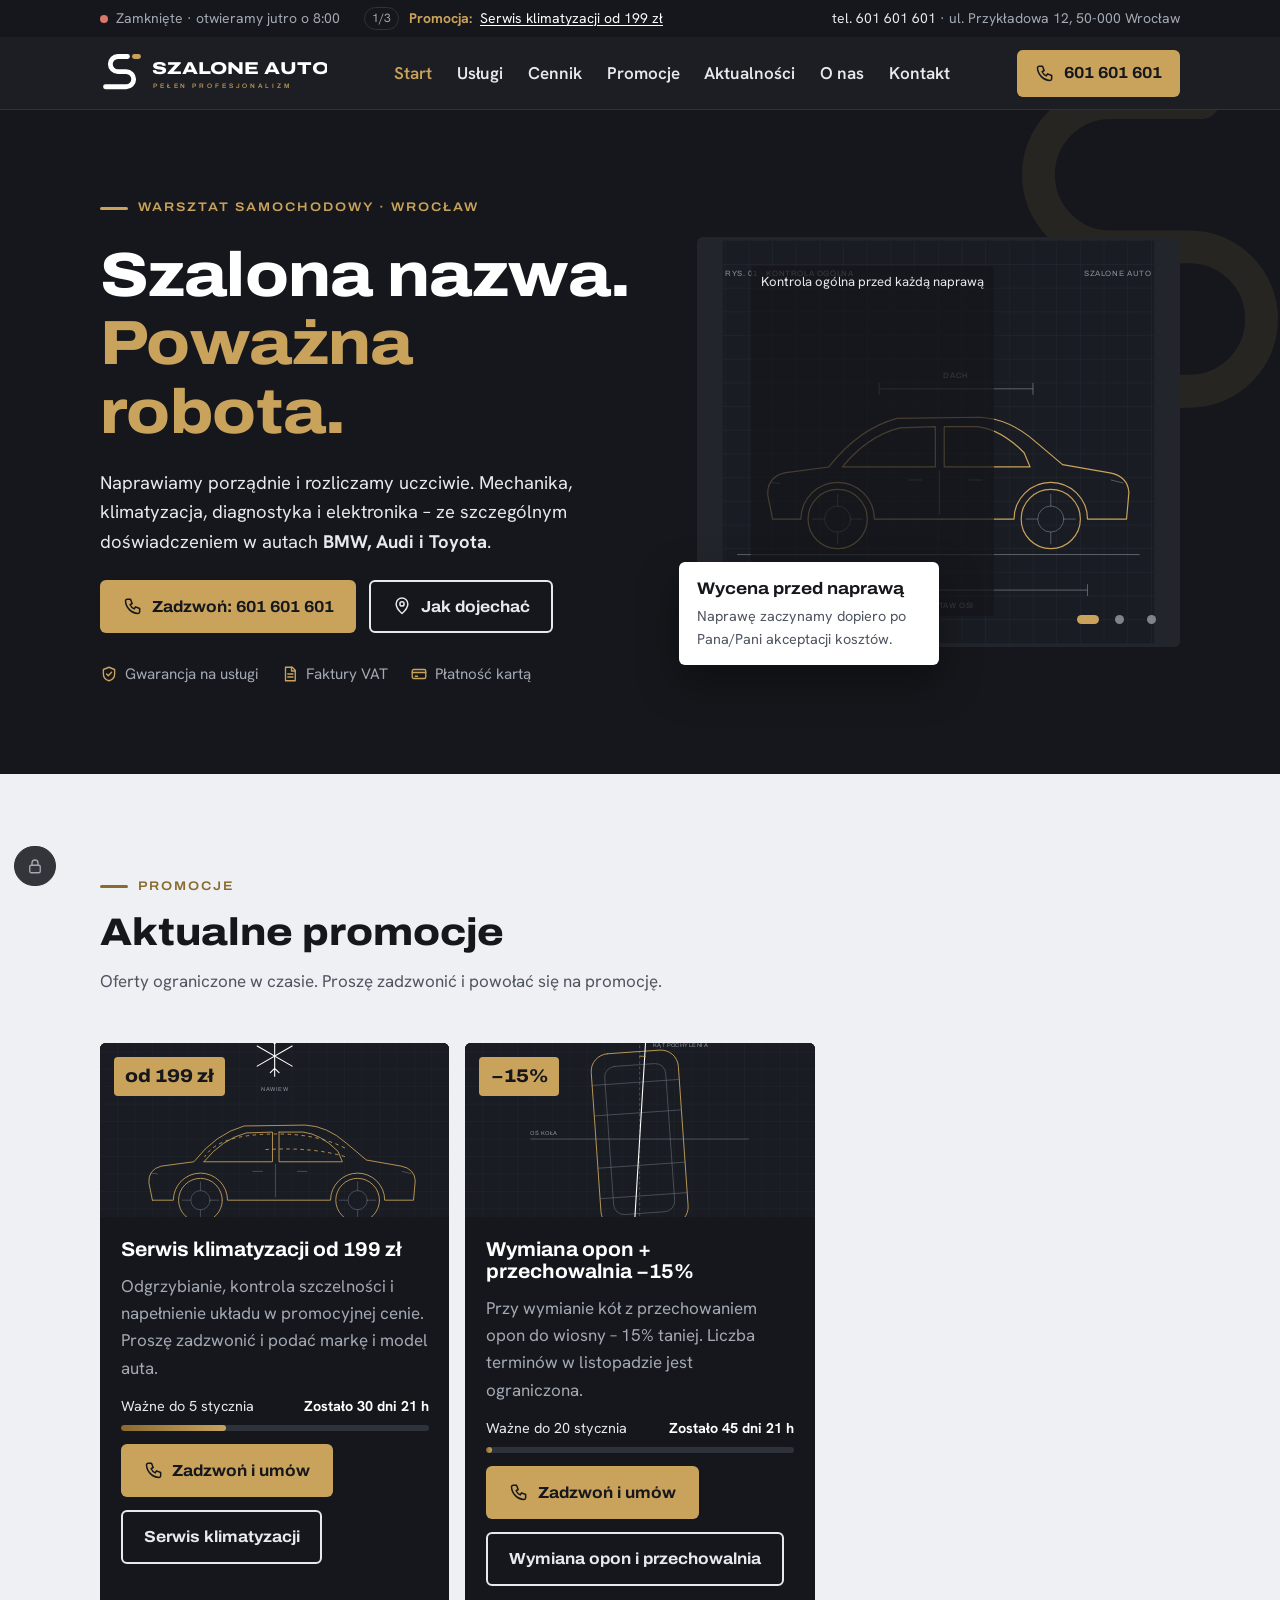
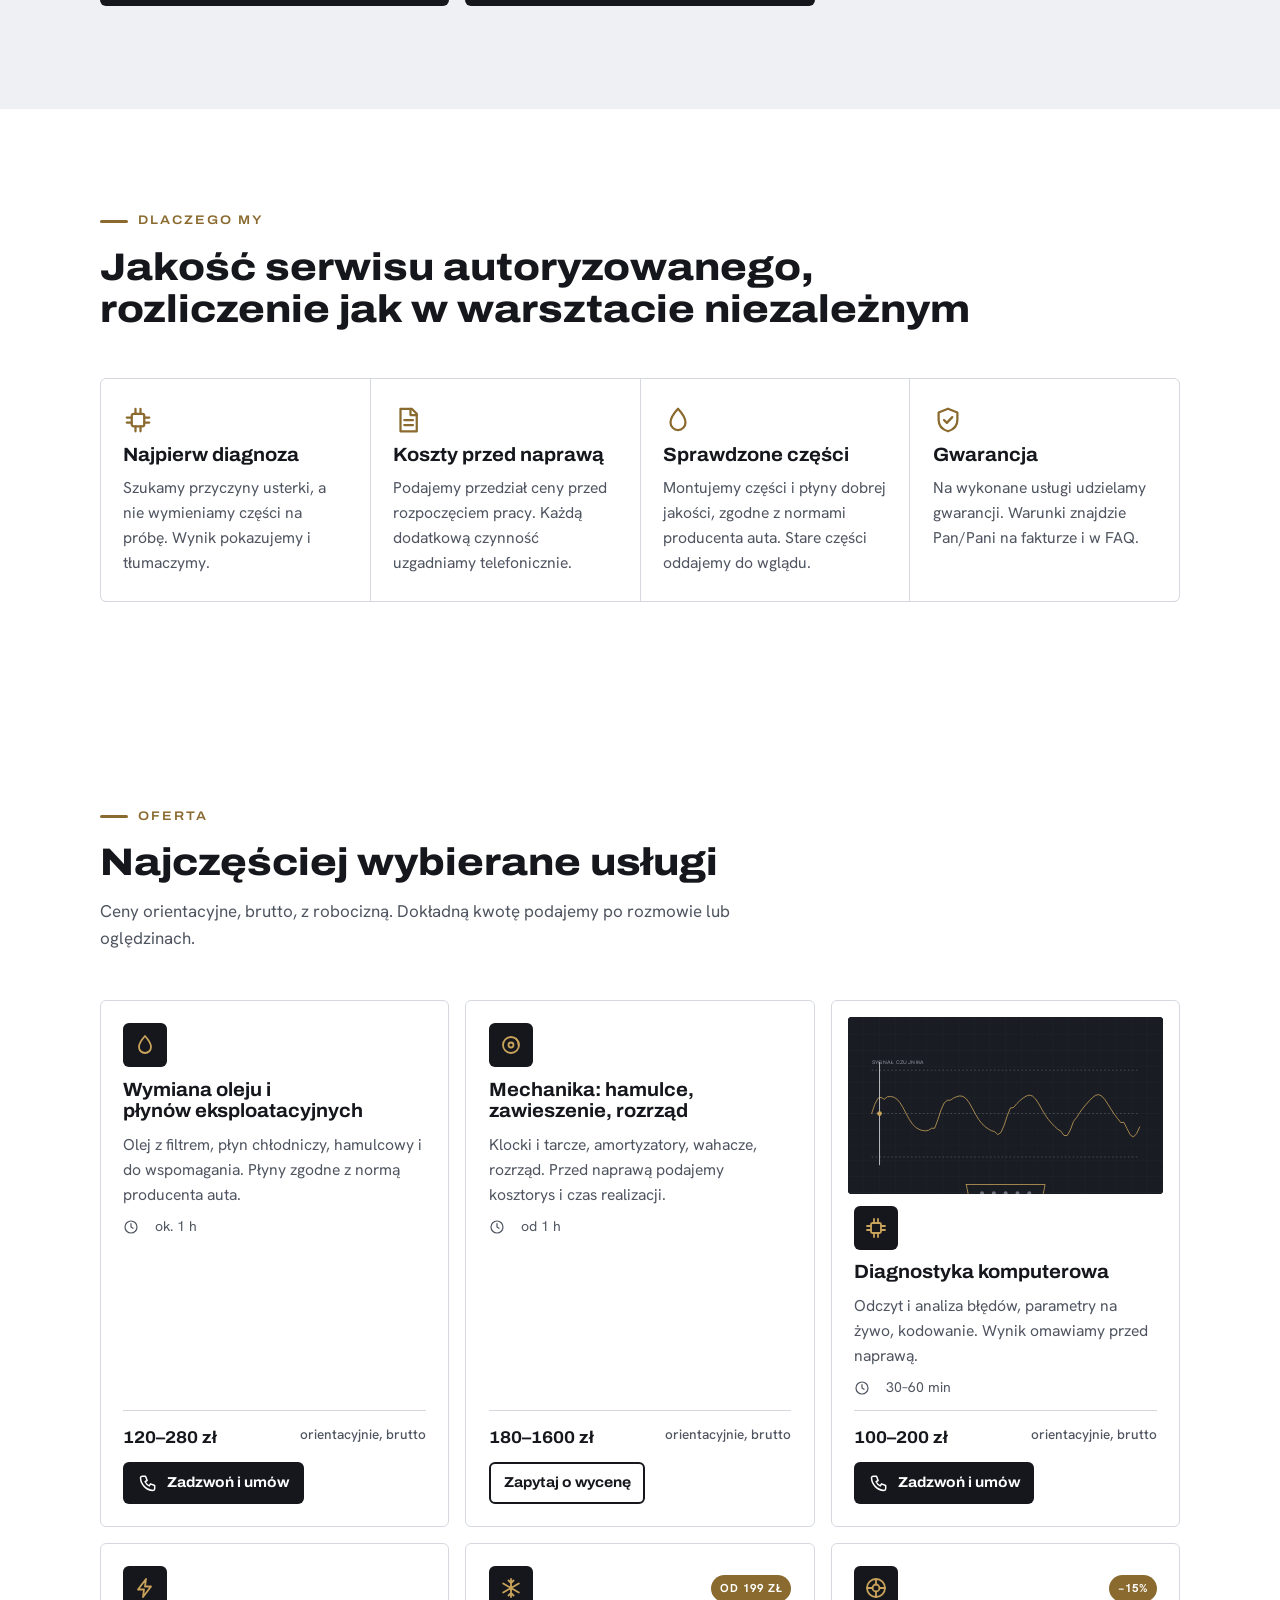
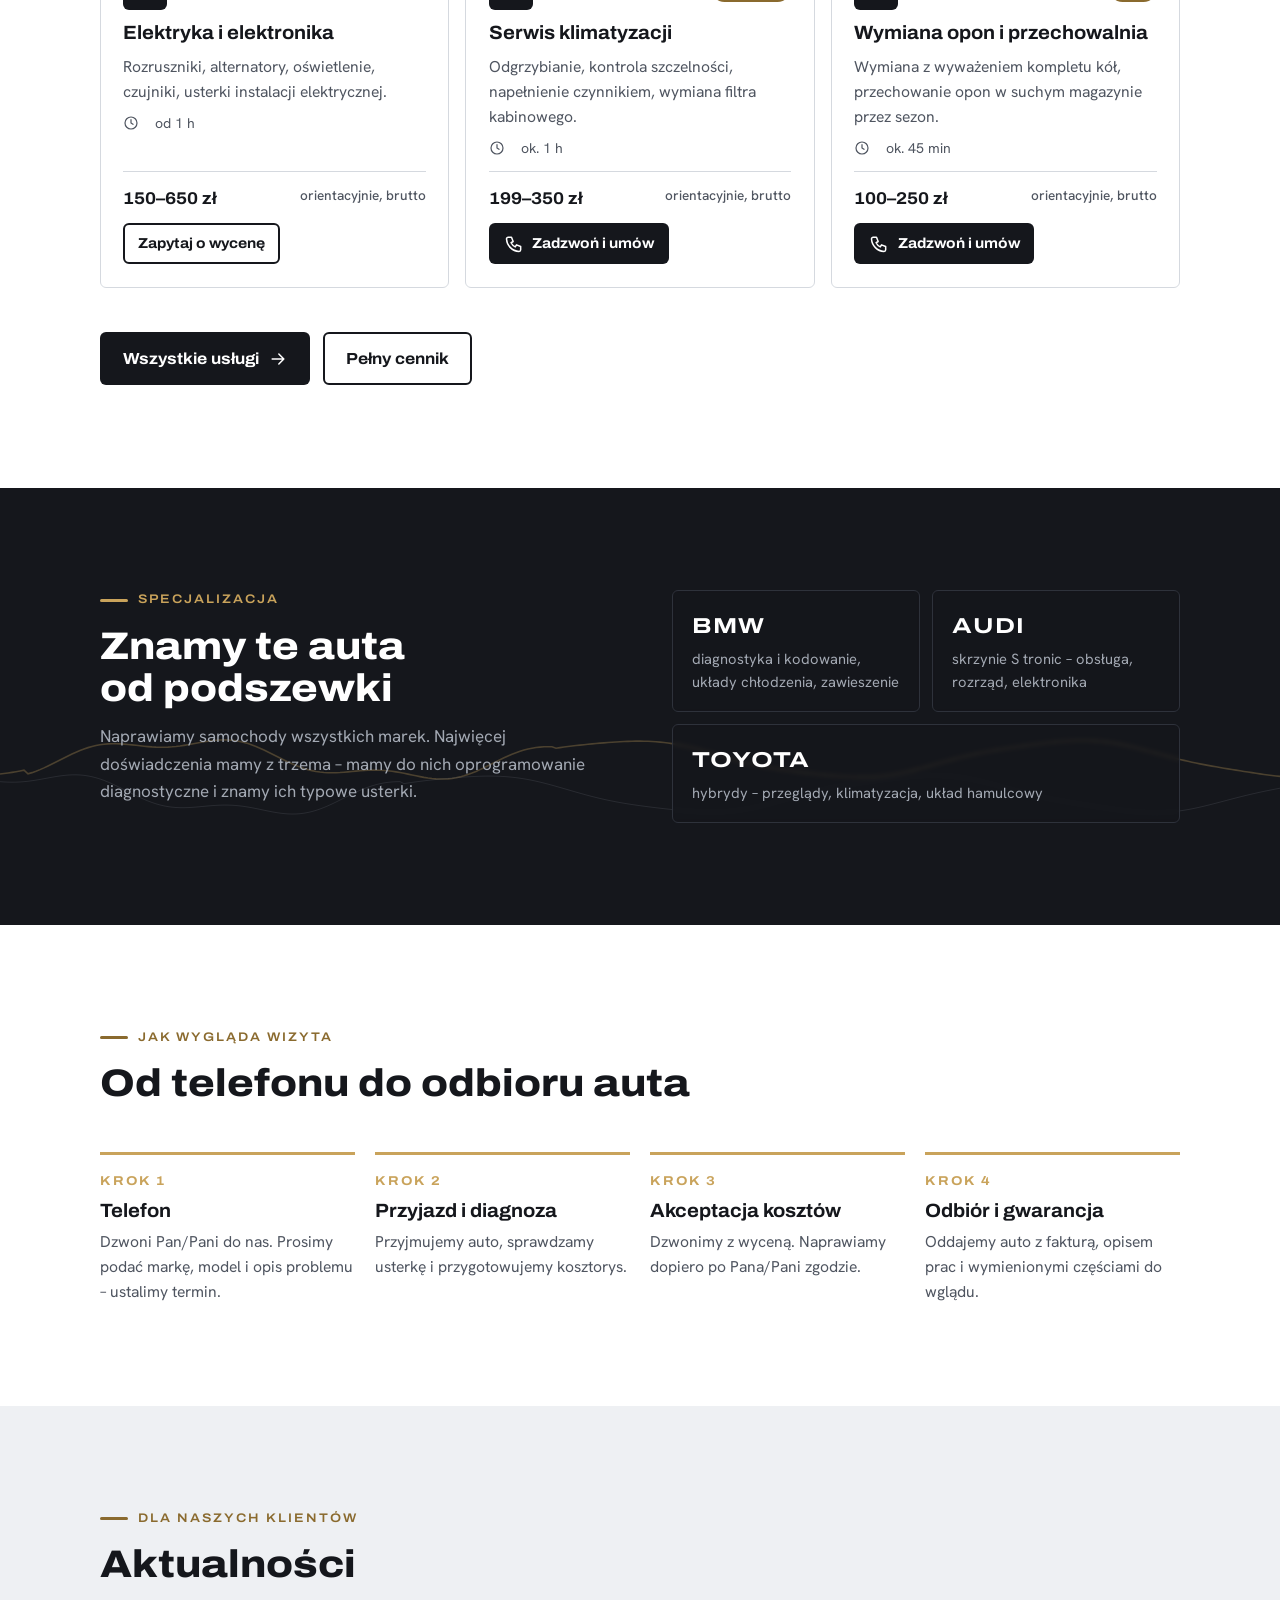
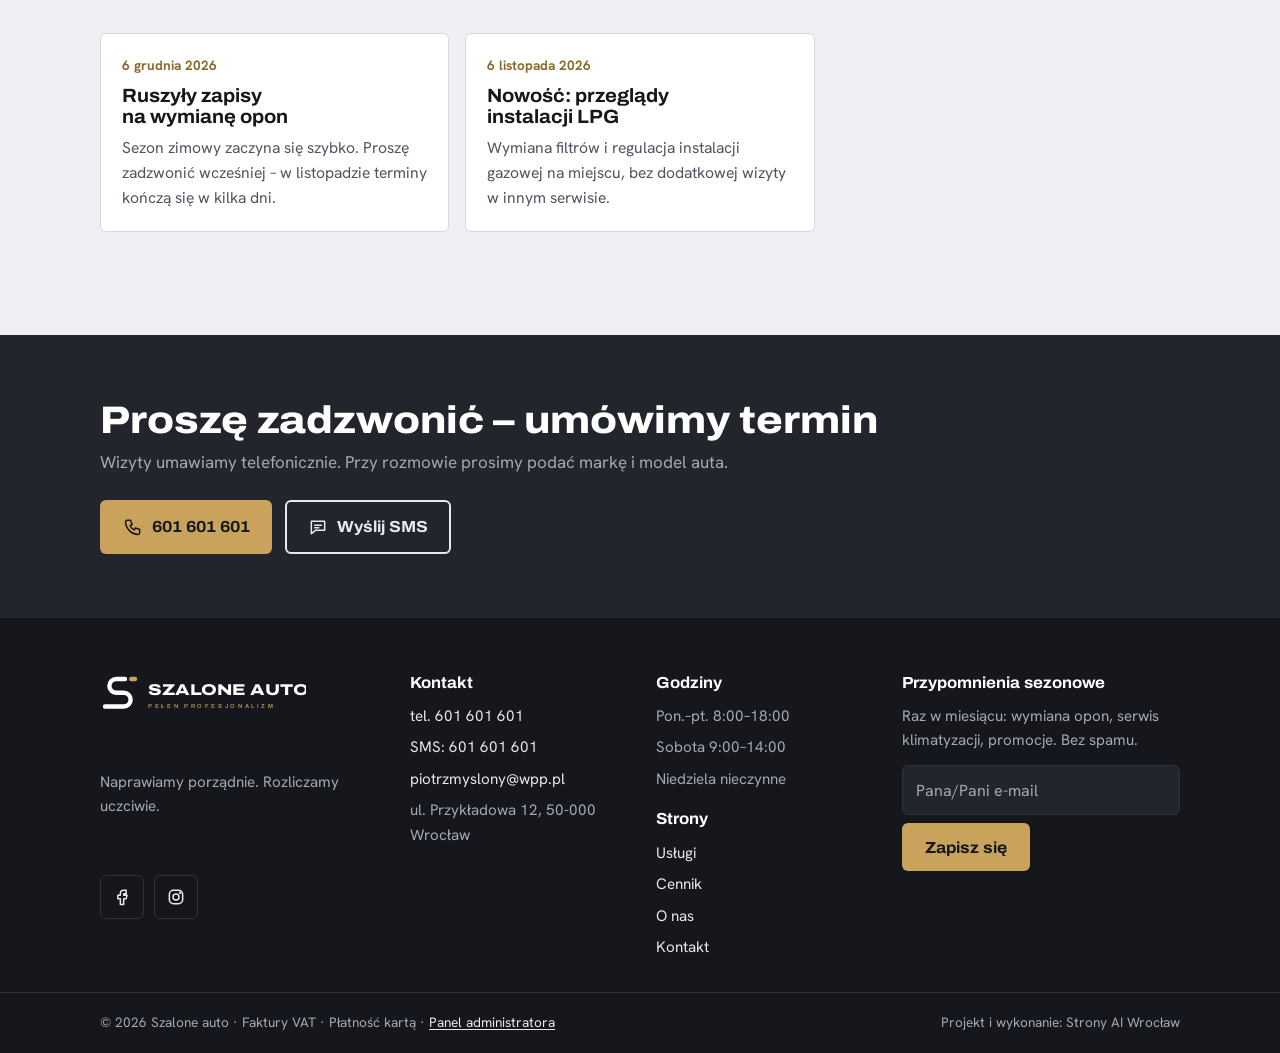
==== commit 95f0d519: "Add files via upload" ====
--- a/public/index.html
+++ b/public/index.html
@@ -804,16 +804,40 @@
    - wszystkie treści są w obiekcie STATE (wartości początkowe poniżej),
    - zmiany z panelu zapisują się WYŁĄCZNIE w przeglądarce osoby edytującej
      (IndexedDB, awaryjnie localStorage) – inni odwiedzający ich nie widzą,
-   - login i hasło panelu są wpisane w kod (CMS_LOGIN / CMS_HASLO) –
-     to nie jest zabezpieczenie produkcyjne.
+   - dane logowania NIE są zapisane w kodzie jawnie – przechowywany jest
+     tylko skrót SHA-256 (CMS_SKROT). Sprawdzanie odbywa się w przeglądarce,
+     więc to wciąż nie jest zabezpieczenie produkcyjne.
    Wersja produkcyjna: zapis danych na serwerze (np. Cloudflare Workers + KV)
    i prawdziwe logowanie.
    Kolejność kodu: 1) dane początkowe, 2) renderowanie strony, 3) panel.
    ===================================================================== */
 "use strict";
 
-var CMS_LOGIN = "admin";
-var CMS_HASLO = "warsztat";          // demo – hasło jawne w kodzie
+/* Skrót SHA-256 z: "szalone-auto-cms|" + login + "|" + hasło.
+   Zmiana danych logowania: wygeneruj nowy skrót, np. w konsoli przeglądarki:
+   sha256("szalone-auto-cms|LOGIN|HASLO") i wklej go poniżej. */
+var CMS_SKROT = "a229ec0f5a7b794174bea7165be9fa2ef6bb783d05235ae58f056c3c5b0af602";
+/* SHA-256 w czystym JS (działa także bez HTTPS) */
+function sha256(tekst) {
+  var b = unescape(encodeURIComponent(tekst)), i, j, K = [], H0 = [], p = 2, n = 0;
+  function frac(x) { return (x - Math.floor(x)) * 4294967296 | 0; }
+  while (n < 64) { for (j = 2; j * j <= p; j++) if (p % j === 0) break; if (j * j > p) { if (n < 8) H0[n] = frac(Math.pow(p, 1 / 2)); K[n++] = frac(Math.pow(p, 1 / 3)); } p++; }
+  var w = [], l = b.length * 8; b += "\x80"; while (b.length % 64 !== 56) b += "\x00";
+  for (i = 0; i < b.length; i++) w[i >> 2] |= b.charCodeAt(i) << (24 - (i % 4) * 8);
+  w[w.length] = (l / 4294967296) | 0; w[w.length] = l | 0;
+  var h = H0.slice(), r = function (x, s) { return (x >>> s) | (x << (32 - s)); };
+  for (i = 0; i < w.length; i += 16) {
+    var W = w.slice(i, i + 16), a = h.slice();
+    for (j = 0; j < 64; j++) {
+      if (j >= 16) { var s0 = r(W[j - 15], 7) ^ r(W[j - 15], 18) ^ (W[j - 15] >>> 3), s1 = r(W[j - 2], 17) ^ r(W[j - 2], 19) ^ (W[j - 2] >>> 10); W[j] = (W[j - 16] + s0 + W[j - 7] + s1) | 0; }
+      var t1 = (a[7] + (r(a[4], 6) ^ r(a[4], 11) ^ r(a[4], 25)) + ((a[4] & a[5]) ^ (~a[4] & a[6])) + K[j] + W[j]) | 0;
+      var t2 = ((r(a[0], 2) ^ r(a[0], 13) ^ r(a[0], 22)) + ((a[0] & a[1]) ^ (a[0] & a[2]) ^ (a[1] & a[2]))) | 0;
+      a = [(t1 + t2) | 0, a[0], a[1], a[2], (a[3] + t1) | 0, a[4], a[5], a[6]];
+    }
+    for (j = 0; j < 8; j++) h[j] = (h[j] + a[j]) | 0;
+  }
+  return h.map(function (x) { return ("00000000" + (x >>> 0).toString(16)).slice(-8); }).join("");
+}
 var APP_ID = "szalone-auto-cms";
 var APP_WERSJA = 1;
 
@@ -1693,8 +1717,8 @@
   d.className = "cmsp-login"; d.setAttribute("role", "dialog"); d.setAttribute("aria-modal", "true"); d.setAttribute("aria-labelledby", "cmsp-login-t");
   d.innerHTML = '<form novalidate><div class="cmsp-login__znak">' + ZNAK_SVG + '<div><h2 id="cmsp-login-t">Panel administratora</h2><small style="color:#565C66">' + esc(S.firma.nazwa) + '</small></div></div>' +
     '<label>Login<input type="text" id="cmsp-l" autocomplete="username" required></label><label>Hasło<input type="password" id="cmsp-h" autocomplete="current-password" required></label>' +
-    '<p class="cmsp-blad" role="alert" hidden>Nieprawidłowy login lub hasło.</p><div class="cmsp-btny"><button type="button" class="cmsp-btn" data-anuluj>Anuluj</button><button type="submit" class="cmsp-btn cmsp-btn--ciem">Zaloguj</button></div>' +
-    '<p class="cmsp-podp">Wersja demonstracyjna · login <b>' + CMS_LOGIN + "</b>, hasło <b>" + CMS_HASLO + "</b></p></form>";
+    '<p class="cmsp-blad" role="alert" hidden></p><div class="cmsp-btny"><button type="button" class="cmsp-btn" data-anuluj>Anuluj</button><button type="submit" class="cmsp-btn cmsp-btn--ciem">Zaloguj</button></div>' +
+    '<p class="cmsp-podp">Dostęp tylko dla właściciela strony.</p></form>';
   document.body.appendChild(d);
   var f = d.querySelector("form"), zamknij = function () { d.remove(); document.removeEventListener("keydown", esc1); if (CMS.powrot && CMS.powrot.focus) CMS.powrot.focus(); };
   var esc1 = function (e) { if (e.key === "Escape") zamknij(); };
@@ -1703,9 +1727,17 @@
   d.addEventListener("click", function (e) { if (e.target === d) zamknij(); });
   f.addEventListener("submit", function (e) {
     e.preventDefault();
-    if (d.querySelector("#cmsp-l").value.trim() === CMS_LOGIN && d.querySelector("#cmsp-h").value === CMS_HASLO) {
+    var b0 = d.querySelector(".cmsp-blad"), teraz = Date.now();
+    if (CMS.blokadaDo && teraz < CMS.blokadaDo) { b0.textContent = "Zbyt wiele prób. Spróbuj ponownie za " + Math.ceil((CMS.blokadaDo - teraz) / 1000) + " s."; b0.hidden = false; return; }
+    if (sha256(APP_ID + "|" + d.querySelector("#cmsp-l").value.trim() + "|" + d.querySelector("#cmsp-h").value) === CMS_SKROT) {
+      CMS.proby = 0;
       ustawSesje(true); d.remove(); document.removeEventListener("keydown", esc1); odswiezKlodke(); otworzPanel(); toast("Zalogowano. Zmiany zapisują się automatycznie.");
-    } else { var b = d.querySelector(".cmsp-blad"); b.hidden = false; d.querySelector("#cmsp-h").select(); }
+    } else {
+      CMS.proby = (CMS.proby || 0) + 1;
+      if (CMS.proby >= 5) { CMS.blokadaDo = teraz + 30000; CMS.proby = 0; b0.textContent = "Zbyt wiele nieudanych prób. Logowanie zablokowane na 30 s."; }
+      else b0.textContent = "Nieprawidłowy login lub hasło.";
+      b0.hidden = false; d.querySelector("#cmsp-h").value = ""; d.querySelector("#cmsp-h").focus();
+    }
   });
   setTimeout(function () { d.querySelector("#cmsp-l").focus(); }, 20);
 }
